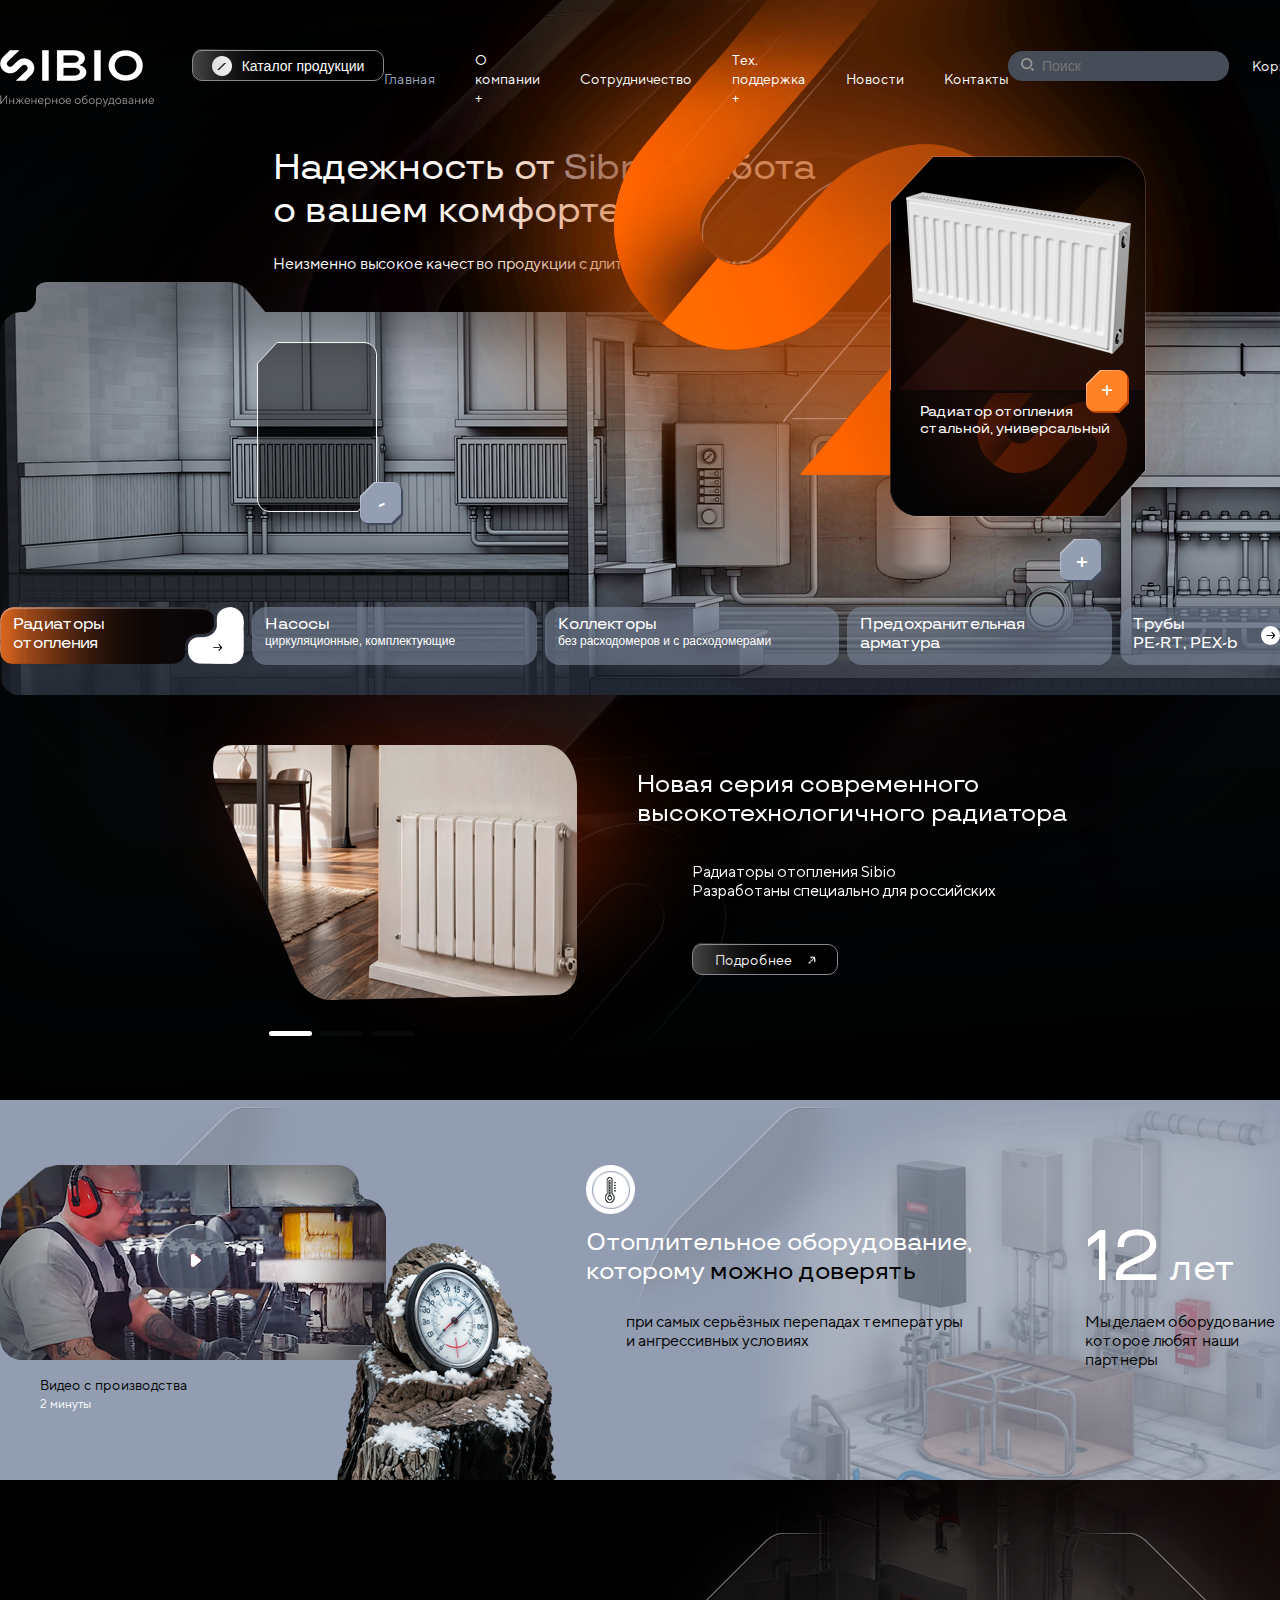
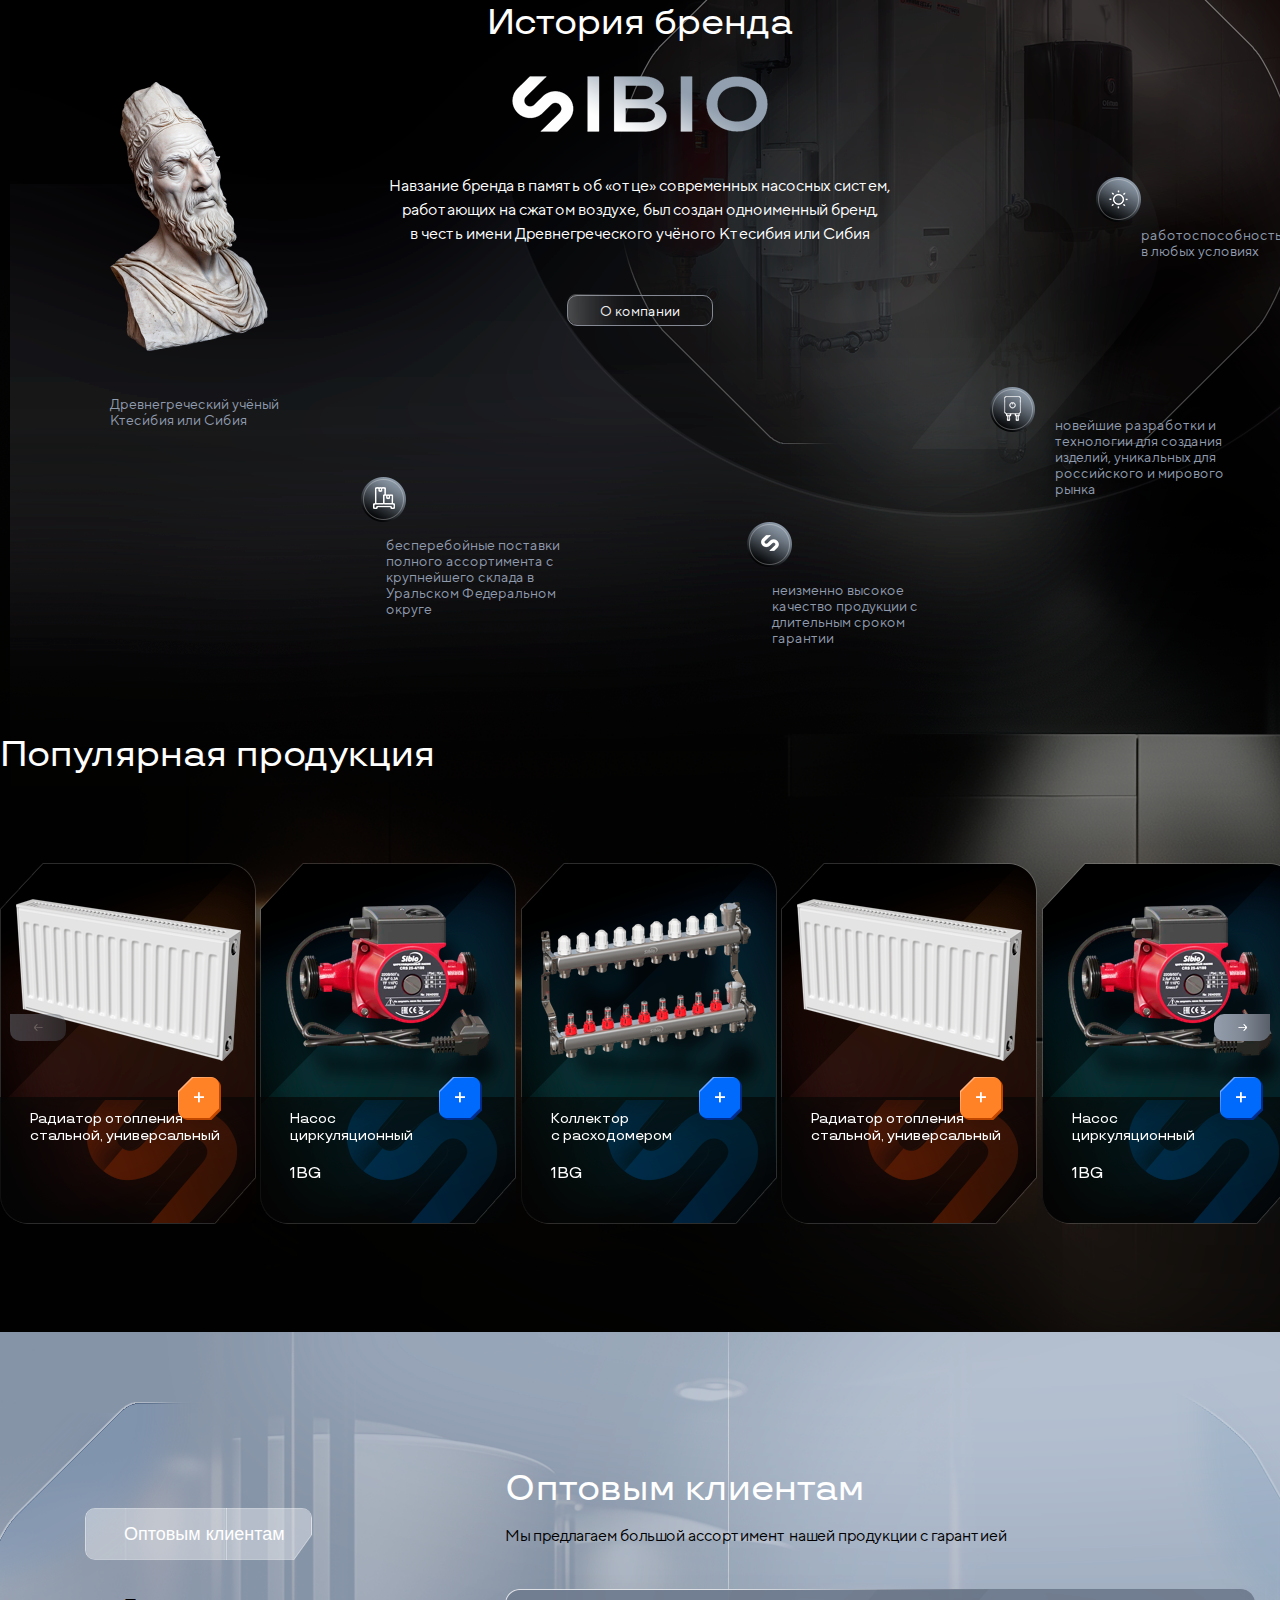
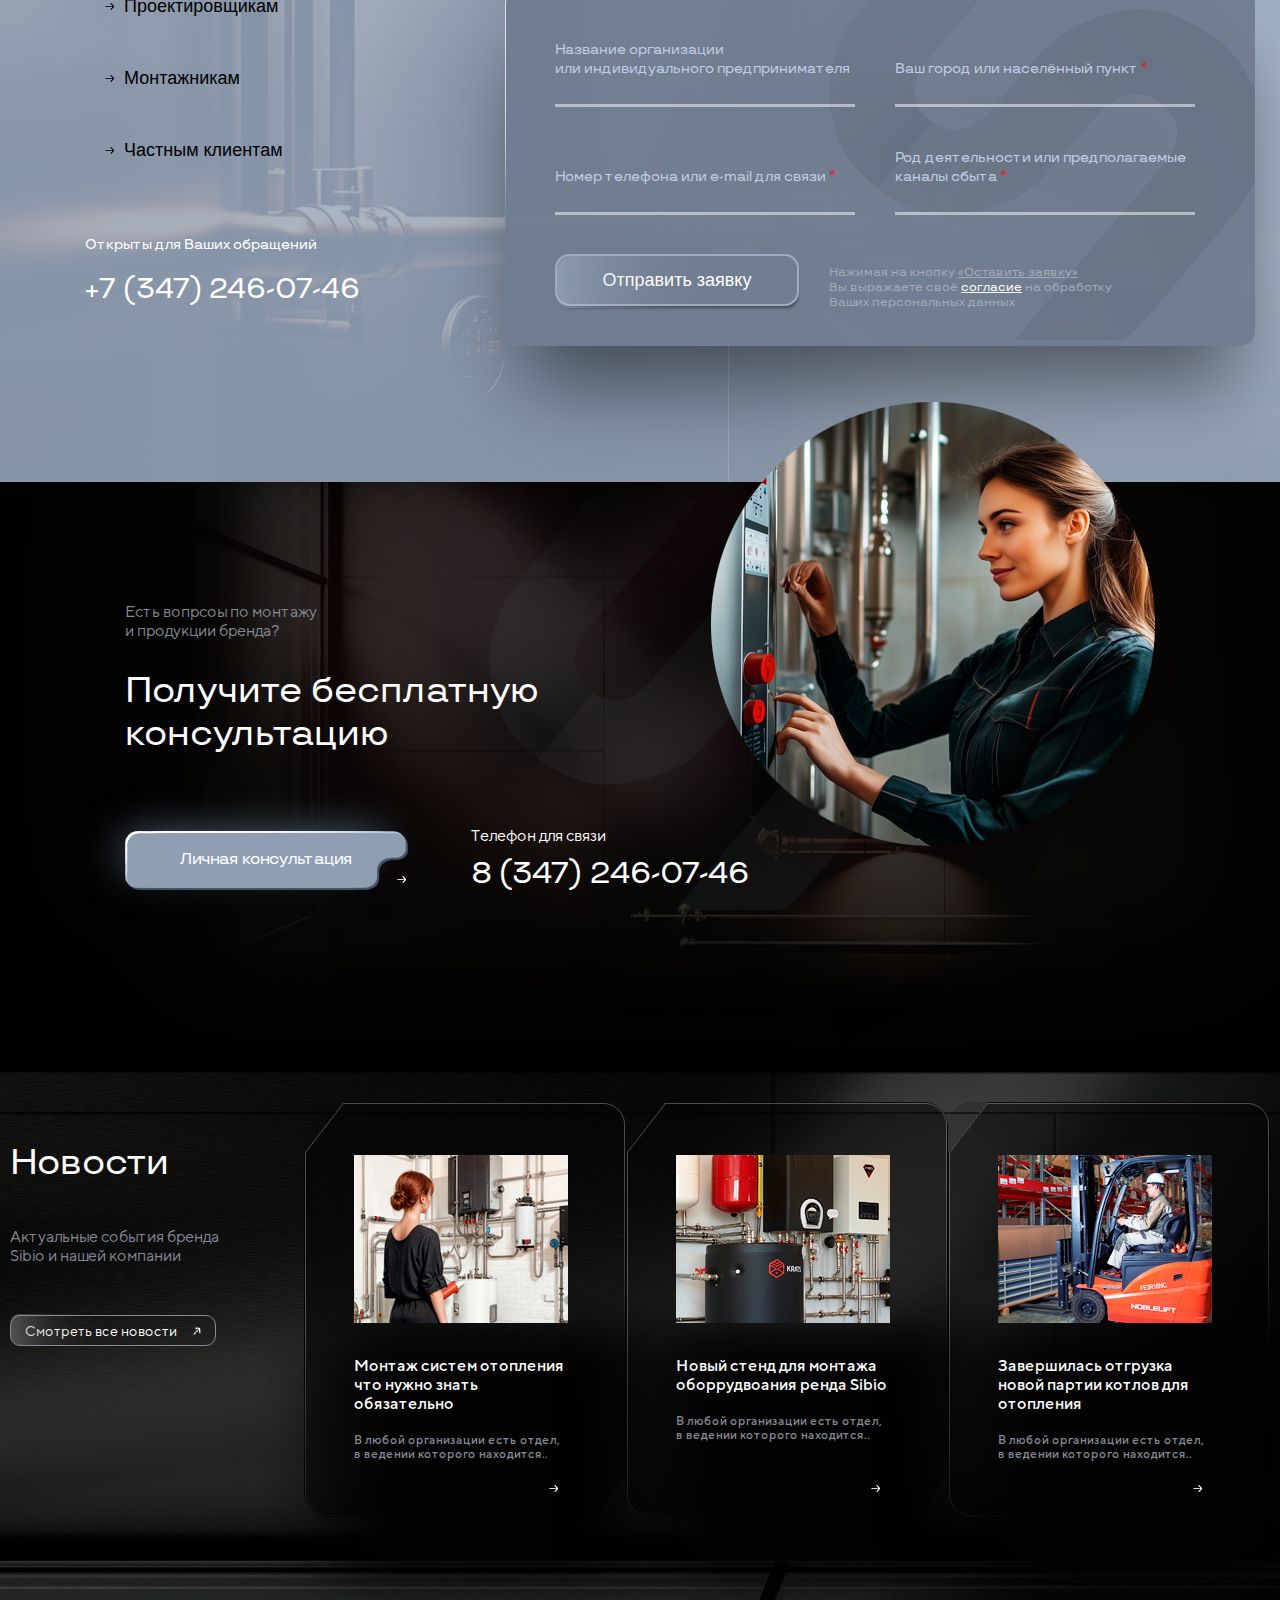
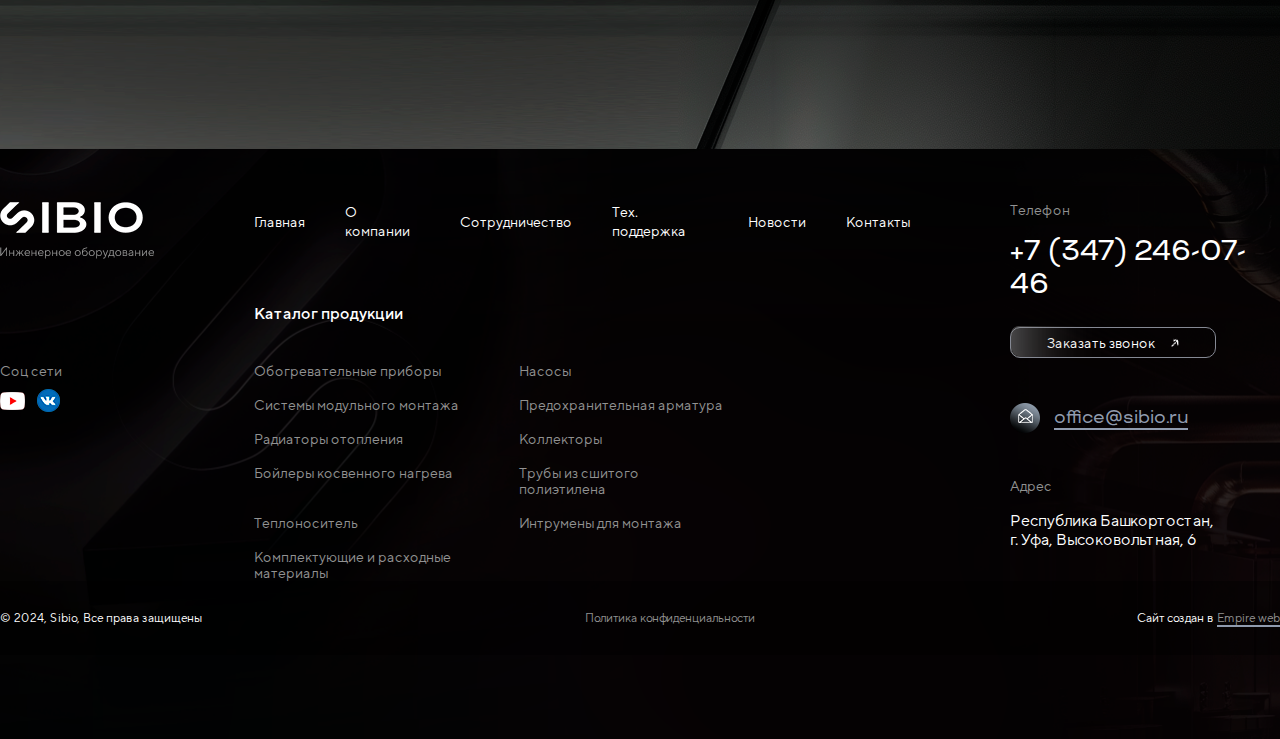
==== index.html @ 8e83ba66 "five" ====
<!DOCTYPE html>
<html lang="ru">

<head>
    <meta charset="UTF-8">
    <meta name="viewport" content="width=device-width, initial-scale=1.0">
    <title>SIBIO - Инженерное оборудование</title>

    <link rel="stylesheet" href="https://cdn.jsdelivr.net/npm/swiper@11/swiper-bundle.min.css" />
    <link rel="stylesheet" href="css/style.css">
</head>

<body>

    <section id="about">
        <div class="s_content">
            <img class="s_cont" src="./img/effects/orange_s.png" alt="">
            <img class="s_cont" src="./img/effects/blue_s.png" alt="">
            <img class="s_cont" src="./img/effects/fiol_s.png" alt="">
            <img class="s_cont" src="./img/effects/green_s.png" alt="">
        </div>
        <header>
            <div class="wrapper">
                <div class="header">
                    <div class="left_header">
                        <a href="index.html"><img src="img/header/logo_text.png" alt=""></a>
                        <button class="bg_btn_w"><img src="img/header/catalog.png" alt="">Каталог продукции</button>
                    </div>
                    <div class="center_header">
                        <ul>
                            <li><a class="active" href="#">Главная</a></li>
                            <li><a href="#">О компании +</a></li>
                            <li><a href="#">Сотрудничество</a></li>
                            <li><a href="#">Тех. поддержка +</a></li>
                            <li><a href="#">Новости</a></li>
                            <li><a href="#">Контакты</a></li>
                        </ul>
                    </div>
                    <div class="right_header">
                        <form action="">
                            <button><img src="img/header/search.png" alt=""></button>
                            <input placeholder="Поиск" type="text">
                        </form>
                        <div class="basket">
                            <a href="#">Корзина</a>
                            <span class="number">2</span>
                        </div>
                    </div>
                </div>
            </div>
        </header>

        <div class="wrapper">
            <div class="about">

                <div class="about_title">
                    <h1>Надежность от <span>Sibro</span> - забота <br> о вашем комфорте</h1>
                    <p>Неизменно высокое качество продукции с длительным сроком гарантии</p>
                </div>
                <div class="card_slider_content">
                    <div class="card_slider card_slider_orange">
                        <div class="card_slider_img">
                            <img src="./img/product/radiator.png" alt="">
                        </div>
                        <div class="card_slider_info">
                            <h2>Радиатор отопления<br> стальной, универсальный </h2>
                        </div>
                        <a class="card_slider_btn" href="#"><img src="./img/effects/orange_card_btn.png" alt=""></a>
                    </div>
                    <div class="card_slider card_slider_blue">
                        <div class="card_slider_img">
                            <img src="./img/product/nasos.png" alt="">
                        </div>
                        <div class="card_slider_info">
                            <h2>Насос<br> циркуляционный </h2>
                            <h2 style="font-size: 16px;">1BG</h2>
                        </div>
                        <a class="card_slider_btn" href="#"><img src="./img/effects/blue_card_btn.png" alt=""></a>
                    </div>
                    <div class="card_slider card_slider_blue">
                        <div class="card_slider_img">
                            <img src="./img/product/callector.png" alt="">
                        </div>
                        <div class="card_slider_info">
                            <h2>Коллектор<br> с расходомером </h2>
                            <h2 style="font-size: 16px;">1BG</h2>
                        </div>
                        <a class="card_slider_btn" href="#"><img src="./img/effects/blue_card_btn.png" alt=""></a>
                    </div>

                </div>
                <div class="about_slider">

                    <div class="a_slide_one">
                        <div class="scroll_fon">
                            <img src="./img/swiper/about_one.svg" alt="">
                        </div>

                        <div class="block_a_card block_a_card_one" data-index="0">
                            <button class="about_card_btn a_card_one"><span>+</span></button>
                            <img src="./img/effects/ab_card_one.png" alt="">
                        </div>
                        <div class="block_a_card block_a_card_two" data-index="1">
                            <button class="about_card_btn a_card_two"><span>+</span></button>
                            <img src="./img/effects/ab_card_one.png" alt="">
                        </div>
                        <div class="block_a_card block_a_card_three" data-index="2">
                            <button class="about_card_btn a_card_three"><span>+</span></button>
                            <img src="./img/effects/ab_card_one.png" alt="">
                        </div>
                        <div class="block_a_card block_a_card_four" data-index="3">
                            <button class="about_card_btn a_card_four"><span>+</span></button>
                            <img src="./img/effects/ab_card_one.png" alt="">
                        </div>
                        <div class="block_a_card block_a_card_five" data-index="4">
                            <button class="about_card_btn a_card_five"><span>+</span></button>
                            <img src="./img/effects/ab_card_two.png" alt="">
                        </div>
                        <div class="block_a_card block_a_card_six" data-index="5">
                            <button class="about_card_btn a_card_six"><span>+</span></button>
                            <img src="./img/effects/ab_card_one.png" alt="">
                        </div>
                        <div class="block_a_card block_a_card_seven" data-index="6">
                            <button class="about_card_btn a_card_seven"><span>+</span></button>
                            <img src="./img/effects/ab_card_three.png" alt="">
                        </div>
                        <div class="block_a_card block_a_card_eight" data-index="7">
                            <button class="about_card_btn a_card_eight"><span>+</span></button>
                            <img src="./img/effects/ab_card_three.png" alt="">
                        </div>

                    </div>
                    <div class="swiper_about">
                        <div class="swiper_about_btn">
                            <button data-index="0">
                                <h2>Радиаторы <br> отопления</h2>
                            </button>
                            <button data-index="1">
                                <h2>Насосы</h2>
                                <p>циркуляционные, комплектующие</p>
                            </button>
                            <button data-index="2">
                                <h2>Коллекторы</h2>
                                <p>без расходомеров и с расходомерами</p>
                            </button>
                            <button data-index="3">
                                <h2>Предохранительная <br>арматура</h2>
                            </button>
                            <button data-index="4">
                                <h2>Трубы<br> PE-RT, PEX-b</h2>
                            </button>
                            <button data-index="5">
                                <h2>Бойлеры</h2>
                                <p>косвенного нагрева</p>
                            </button>
                            <button data-index="6">
                                <h2>Инструменты</h2>
                                <p>для монтажа</p>
                            </button>
                            <button data-index="7">
                                <h2>Монтажные <br> комплекты</h2>
                            </button>
                        </div>
                        <div class="swiper_list_btn">
                            <button class="arrow_left" style="display: none;">
                                <img src="./img/swiper/arrow_left.png" alt="">
                            </button>
                            <button class="arrow_right">
                                <img src="./img/swiper/arrow_right.png" alt="">
                            </button>
                        </div>
                    </div>
                </div>
            </div>
            <div class="new_series">
                <div class="swiper mySwiper">
                    <div class="swiper-wrapper">
                        <div class="swiper-slide ns_img_one">
                            <img src="./img/swiper/one.png" alt="">
                            <div class="new_series_content">
                                <h2>Новая серия современного <br> высокотехнологичного радиатора </h2>
                                <div>
                                    <p>Радиаторы отопления Sibio <br> Разработаны специально для российских</p>
                                    <a class="bg_btn_w" href="#">Подробнее <img src="img/header/about_arrow.png" alt=""></a>
                                </div>
                            </div>
                        </div>
                        <div class="swiper-slide ns_img_two">
                            <img src="./img/swiper/two.png" alt="">
                            <div class="new_series_content">
                                <h2>Ассортимент <span style="color: #9aa5bb;">Sibio</span> расширился <br> профессиональным инструментом </h2>
                                <div>
                                    <p>для монтажа аксиальных и пресс соединений <br> на трубопроводах различных типов – полимерных, <br> металлополимерных, а также медных и из нержавеющей стали</p>
                                    <a class="bg_btn_w" href="#">Подробнее <img src="img/header/about_arrow.png" alt=""></a>
                                </div>
                            </div>
                        </div>
                        <div class="swiper-slide ns_img_three">
                            <img src="./img/swiper/three.png" alt="">
                            <div class="new_series_content">
                                <h2>Ассортимент предохранительной <br> арматуры дополнился мембранными <br> редукторами давления </h2>
                                <div>
                                    <p>в латунном и никелированном исполнении. Новые редукторы <br> рекомендованы к применению в системах горячего ...</p>
                                    <a class="bg_btn_w" href="#">Подробнее <img src="img/header/about_arrow.png" alt=""></a>
                                </div>
                            </div>
                        </div>

                    </div>
                    <div class="swiper-pagination"></div>
                </div>


            </div>
        </div>
    </section>

    <section id="production">
        <div class="wrapper">
            <div class="production">
                <div class="video_box">
                    <a href="#" class="video">
                        <img src="./img/effects/video_brand.png" alt="">
                    </a>
                    <p>Видео с производства <br> <span>2 минуты</span></p>
                </div>
                <div class="production_title">
                    <h2>Отоплительное оборудование, <br> которому <span>можно доверять</span></h2>
                    <p>при самых серьёзных перепадах температуры <br>и ангрессивных условиях</p>
                </div>
                <div class="production_exp">
                    <h2><span>12</span> лет</h2>
                    <p>Мы делаем оборудование<br> которое любят наши<br> партнеры</p>
                </div>
            </div>
        </div>
    </section>
    <section id="history_brand">
        <div class="wrapper">
            <div class="history_brand">
                <div class="brand_title">
                    <h3>История бренда</h3>
                    <img src="./img/effects/logo_brand.png" alt="">
                    <p>Навзание бренда в память об «отце» современных насосных систем, работающих на сжатом воздухе, был создан одноименный бренд,<br> в честь имени Древнегреческого учёного Ктесибия или Сибия</p>
                    <a class="call_f_btn bg_btn_w" href="">О компании</a>
                </div>
                <div class="brand_content ">
                    <div class="brand_card bc_one">
                        <img src="./img/brand/one.png" alt="">
                        <p>Древнегреческий учёный Ктеси́бия или Сибия</p>
                    </div>
                    <div class="brand_card bc_two">
                        <img src="./img/brand/two.png" alt="">
                        <p>бесперебойные поставки полного ассортимента с крупнейшего склада в Уральском Федеральном округе
                        </p>
                    </div>
                    <div class="brand_card bc_three">
                        <img src="./img/brand/three.png" alt="">
                        <p>неизменно высокое качество продукции с длительным сроком гарантии</p>
                    </div>
                    <div class="brand_card bc_four">
                        <img src="./img/brand/four.png" alt="">
                        <p>новейшие разработки и технологии для создания изделий, уникальных для российского и мирового рынка</p>
                    </div>
                    <div class="brand_card bc_five">
                        <img src="./img/brand/five.png" alt="">
                        <p>работоспособность в любых условиях</p>
                    </div>
                </div>
            </div>
        </div>
    </section>
    <section id="product">
        <div class="wrapper">
            <div class="product">
                <h3>Популярная продукция</h3>
                <div class="swiper productSwiper">
                    <div class="swiper-wrapper">

                        <div class="swiper-slide">
                            <a href="#" class="card_slider card_slider_orange">
                                <div class="card_slider_img">
                                    <img src="./img/product/radiator.png" alt="">
                                </div>
                                <div class="card_slider_info">
                                    <h2>Радиатор отопления<br> стальной, универсальный </h2>
                                </div>
                                <a class="card_slider_btn" href="#"><img src="./img/effects/orange_card_btn.png" alt=""></a>
                            </a>
                        </div>
                        <div class="swiper-slide">
                            <a href="#" class="card_slider card_slider_blue">
                                <div class="card_slider_img">
                                    <img src="./img/product/nasos.png" alt="">
                                </div>
                                <div class="card_slider_info">
                                    <h2>Насос<br> циркуляционный </h2>
                                    <h2 style="font-size: 16px;">1BG</h2>
                                </div>
                                <a class="card_slider_btn" href="#"><img src="./img/effects/blue_card_btn.png" alt=""></a>
                            </a>
                        </div>
                        <div class="swiper-slide">
                            <a href="#" class="card_slider card_slider_blue">
                                <div class="card_slider_img">
                                    <img src="./img/product/callector.png" alt="">
                                </div>
                                <div class="card_slider_info">
                                    <h2>Коллектор<br> с расходомером </h2>
                                    <h2 style="font-size: 16px;">1BG</h2>
                                </div>
                                <a class="card_slider_btn" href="#"><img src="./img/effects/blue_card_btn.png" alt=""></a>
                            </a>
                        </div>
                        <div class="swiper-slide">
                            <a href="#" class="card_slider card_slider_orange">
                                <div class="card_slider_img">
                                    <img src="./img/product/radiator.png" alt="">
                                </div>
                                <div class="card_slider_info">
                                    <h2>Радиатор отопления<br> стальной, универсальный </h2>
                                </div>
                                <a class="card_slider_btn" href="#"><img src="./img/effects/orange_card_btn.png" alt=""></a>
                            </a>
                        </div>
                        <div class="swiper-slide">
                            <a href="#" class="card_slider card_slider_blue">
                                <div class="card_slider_img">
                                    <img src="./img/product/nasos.png" alt="">
                                </div>
                                <div class="card_slider_info">
                                    <h2>Насос<br> циркуляционный </h2>
                                    <h2 style="font-size: 16px;">1BG</h2>
                                </div>
                                <a class="card_slider_btn" href="#"><img src="./img/effects/blue_card_btn.png" alt=""></a>
                            </a>
                        </div>
                        <div class="swiper-slide">
                            <a href="#" class="card_slider card_slider_blue">
                                <div class="card_slider_img">
                                    <img src="./img/product/callector.png" alt="">
                                </div>
                                <div class="card_slider_info">
                                    <h2>Коллектор<br> с расходомером </h2>
                                    <h2 style="font-size: 16px;">1BG</h2>
                                </div>
                                <a class="card_slider_btn" href="#"><img src="./img/effects/blue_card_btn.png" alt=""></a>
                            </a>
                        </div>
                        <div class="swiper-slide">
                            <a href="#" class="card_slider card_slider_orange">
                                <div class="card_slider_img">
                                    <img src="./img/product/radiator.png" alt="">
                                </div>
                                <div class="card_slider_info">
                                    <h2>Радиатор отопления<br> стальной, универсальный </h2>
                                </div>
                                <a class="card_slider_btn" href="#"><img src="./img/effects/orange_card_btn.png" alt=""></a>
                            </a>
                        </div>
                        <div class="swiper-slide">
                            <a href="#" class="card_slider card_slider_blue">
                                <div class="card_slider_img">
                                    <img src="./img/product/nasos.png" alt="">
                                </div>
                                <div class="card_slider_info">
                                    <h2>Насос<br> циркуляционный </h2>
                                    <h2 style="font-size: 16px;">1BG</h2>
                                </div>
                                <a class="card_slider_btn" href="#"><img src="./img/effects/blue_card_btn.png" alt=""></a>
                            </a>
                        </div>
                        <div class="swiper-slide">
                            <a href="#" class="card_slider card_slider_blue">
                                <div class="card_slider_img">
                                    <img src="./img/product/callector.png" alt="">
                                </div>
                                <div class="card_slider_info">
                                    <h2>Коллектор<br> с расходомером </h2>
                                    <h2 style="font-size: 16px;">1BG</h2>
                                </div>
                                <a class="card_slider_btn" href="#"><img src="./img/effects/blue_card_btn.png" alt=""></a>
                            </a>
                        </div>
                    </div>
                    <div class="swiper-button-next">

                        <img class="hover" src="./img/swiper/arrow_right.png" alt="">
                        <img src="./img/swiper/arrow_right_wh.png" alt="">
                    </div>
                    <div class="swiper-button-prev">
                        <img class="hover" src="./img/swiper/arrow_left.png" alt="">
                        <img src="./img/swiper/arrow_left_wh.png" alt="">
                    </div>
                </div>
            </div>
        </div>
    </section>
    <section id="contact_forms">
        <div class="wrapper">
            <div class="contact_forms">
                <div class="left_contact">
                    <button class="active" data-form="form_opt" data-title="Оптовым клиентам" data-text="Мы предлагаем большой ассортимент нашей продукции с гарантией">
                        <img src="./img/swiper/arrow_right.png" alt="">Оптовым клиентам
                    </button>
                    <button data-form="form_proj" data-title="Проектировщикам" data-text="Мы предлагаем уникальные решения для проектирования.">
                        <img src="./img/swiper/arrow_right.png" alt="">Проектировщикам
                    </button>
                    <button data-form="form_mont" data-title="Монтажникам" data-text="У нас есть специальные предложения для монтажников.">
                        <img src="./img/swiper/arrow_right.png" alt="">Монтажникам
                    </button>
                    <button data-form="form_priv" data-title="Частным клиентам" data-text="Мы работаем и с частными клиентами, предлагая выгодные условия.">
                        <img src="./img/swiper/arrow_right.png" alt="">Частным клиентам
                    </button>

                    <div class="contact_link">
                        <p>Открыты для Ваших обращений</p>
                        <a href="tel:+73472460746">+7 (347) 246-07-46</a>
                    </div>
                </div>
                <div class="right_contact">
                    <div class="opt_form">
                        <h3 class="form_title">Оптовым клиентам</h3>
                        <p class="form_text">Мы предлагаем большой ассортимент нашей продукции с гарантией</p>
                        <div class="contact_form">

                            <form id="form_opt" action="" class="active">
                                <div class="input_content">
                                    <div class="input_box">
                                        <label for="">Название организации <br> или индивидуального предпринимателя</label>
                                        <input type="text" placeholder=" ">
                                    </div>
                                    <div class="input_box">
                                        <label for="">Ваш город или населённый пункт <span>*</span></label>
                                        <input type="text" placeholder=" ">
                                    </div>
                                    <div class="input_box">
                                        <label for="">Номер телефона или e-mail для связи <span>*</span></label>
                                        <input type="text" placeholder=" ">
                                    </div>
                                    <div class="input_box">
                                        <label for="">Род деятельности или предполагаемые<br> каналы сбыта <span>*</span></label>
                                        <input type="text" placeholder=" ">
                                    </div>
                                </div>
                                <div class="form_btn">
                                    <button>Отправить заявку</button>
                                    <p>Нажимая на кнопку <span>«Оставить заявку»</span><br> Вы выражаете своё <a href="#">согласие</a> на обработку <br> Ваших персональных данных</p>
                                </div>
                            </form>


                            <form id="form_proj" action="" style="display: none;">
                                <div class="input_content">
                                    <div class="input_box">
                                        <label for="">Название организации <br>
                                            или индивидуального предпринимателя
                                            
                                            </label>
                                        <input type="text">
                                    </div>
                                    <div class="input_box">
                                        <label for="">Ваш город или населённый пункт <span>*</span>  </label>
                                        <input type="text">
                                    </div>
                                    <div class="input_box">
                                        <label for="">Номер телефона или e-mail для связи <span>*</span>  </label>
                                        <input type="text">
                                    </div>
                                    <div class="input_box">
                                        <label for="">Род деятельности или предполагаемые<br>
                                            каналы сбыта 
                                            
                                            <span>*</span></label>
                                        <input type="text">
                                    </div>
                                </div>
                                <div class="form_btn">
                                    <button>Отправить заявку</button>
                                    <p>Нажимая на кнопку <span>«Оставить заявку»</span><br> Вы выражаете своё <a href="#">согласие</a> на обработку <br> Ваших персональных данных</p>
                                </div>
                            </form>
                            <form id="form_mont" action="" style="display: none;">
                                <div class="input_content">
                                    <div class="input_box">
                                        <label for="">Название организации <br>
                                            или индивидуального предпринимателя
                                            
                                            </label>
                                        <input type="text">
                                    </div>
                                    <div class="input_box">
                                        <label for="">Ваш город или населённый пункт <span>*</span>  </label>
                                        <input type="text">
                                    </div>
                                    <div class="input_box">
                                        <label for="">Номер телефона или e-mail для связи <span>*</span>  </label>
                                        <input type="text">
                                    </div>
                                    <div class="input_box">
                                        <label for="">Род деятельности или предполагаемые<br>
                                            каналы сбыта 
                                            
                                            <span>*</span></label>
                                        <input type="text">
                                    </div>
                                </div>
                                <div class="form_btn">
                                    <button>Отправить заявку</button>
                                    <p>Нажимая на кнопку <span>«Оставить заявку»</span><br> Вы выражаете своё <a href="#">согласие</a> на обработку <br> Ваших персональных данных</p>
                                </div>
                            </form>
                            <form id="form_priv" action="" style="display: none;">
                                <div class="input_content">
                                    <div class="input_box">
                                        <label for="">Название организации <br>
                                            или индивидуального предпринимателя
                                            
                                            </label>
                                        <input type="text">
                                    </div>
                                    <div class="input_box">
                                        <label for="">Ваш город или населённый пункт <span>*</span>  </label>
                                        <input type="text">
                                    </div>
                                    <div class="input_box">
                                        <label for="">Номер телефона или e-mail для связи <span>*</span>  </label>
                                        <input type="text">
                                    </div>
                                    <div class="input_box">
                                        <label for="">Род деятельности или предполагаемые<br>
                                            каналы сбыта 
                                            
                                            <span>*</span></label>
                                        <input type="text">
                                    </div>
                                </div>
                                <div class="form_btn">
                                    <button>Отправить заявку</button>
                                    <p>Нажимая на кнопку <span>«Оставить заявку»</span><br> Вы выражаете своё <a href="#">согласие</a> на обработку <br> Ваших персональных данных</p>
                                </div>
                            </form>
                        </div>
                        <script>
                            document.querySelectorAll('.input_box input').forEach(input => {
                                input.addEventListener('focus', () => {
                                    input.classList.add('focused');
                                });

                                input.addEventListener('blur', () => {
                                    if (!input.value) {
                                        input.classList.remove('focused');
                                    }
                                });
                            });
                        </script>
                    </div>
                </div>
            </div>
        </div>
    </section>
    <section id="consultation">
        <div class="wrapper">
            <div class="consultation">
                <div class="consult_info">
                    <p>Есть вопрсоы по монтажу<br> и продукции бренда? </p>
                    <h3>Получите бесплатную<br> консультацию</h3>
                    <div class="consult_contact_box">
                        <a href="#" class="consultation_btn"><img src="./img/effects/consultation_btn.png" alt="">Личная консультация</a>
                        <div class="call_box">
                            <p>Телефон для связи</p>
                            <a href="tel:+73472460746">8 (347) 246-07-46</a>
                        </div>
                    </div>
                </div>
            </div>
        </div>
    </section>
    <section id="news">
        <div class="wrapper">
            <div class="news">
                <div class="news_info">
                    <h3>Новости</h3>
                    <p>Актуальные события бренда <br> Sibio и нашей компании </p>
                    <a class="bg_btn_w" href="#">Смотреть все новости <img src="img/header/about_arrow.png" alt=""></a>
                </div>
                <div class="news_content">
                    <a href="#" class="news_card">
                        <img src="./img/news/new_one.png" alt="">
                        <h2>Монтаж систем отопления что нужно знать обязательно</h2>
                        <p>В любой организации есть отдел, <br> в ведении которого находится..</p>
                        <span><img src="./img/effects/consultation_btn_arrow.png" alt=""></span>
                    </a>
                    <a href="#" class="news_card">
                        <img src="./img/news/new_two.png" alt="">
                        <h2>Новый стенд для монтажа оборрудвоания ренда Sibio</h2>
                        <p>В любой организации есть отдел, <br> в ведении которого находится..</p>
                        <span><img src="./img/effects/consultation_btn_arrow.png" alt=""></span>
                    </a>
                    <a href="#" class="news_card">
                        <img src="./img/news/new_three.png" alt="">
                        <h2>Завершилась отгрузка новой партии котлов для отопления</h2>
                        <p>В любой организации есть отдел, <br> в ведении которого находится..</p>
                        <span><img src="./img/effects/consultation_btn_arrow.png" alt=""></span>
                    </a>
                </div>
            </div>
        </div>
    </section>
    <footer>
        <div class="wrapper">
            <div class="footer">
                <div class="left_footer">
                    <a href=""><img src="./img/header/logo_text.png" alt=""></a>

                    <div class="soc_link">
                        <p>Соц сети</p>
                        <div>
                            <a href=""><img src="./img/footer/yt.png" alt=""></a>
                            <a href=""><img src="./img/footer/vk.png" alt=""></a>
                        </div>
                    </div>
                </div>
                <div class="center_footer">
                    <ul>
                        <li><a href="#">Главная</a></li>
                        <li><a href="#">О компании</a></li>
                        <li><a href="#">Сотрудничество</a></li>
                        <li><a href="#">Тех. поддержка</a></li>
                        <li><a href="#">Новости</a></li>
                        <li><a href="#">Контакты</a></li>
                    </ul>
                    <div class="catalog_links_footer">
                        <h3>Каталог продукции</h3>
                        <div class="catalog_link_footer_info">
                            <a href="">Обогревательные приборы</a>
                            <a href="">Насосы</a>
                            <a href="">Системы модульного монтажа</a>
                            <a href="">Предохранительная арматура</a>
                            <a href="">Радиаторы отопления</a>
                            <a href="">Коллекторы</a>
                            <a href="">Бойлеры косвенного нагрева</a>
                            <a href="">Трубы из сшитого полиэтилена</a>
                            <a href="">Теплоноситель</a>
                            <a href="">Интрумены для монтажа</a>
                            <a href="">Комплектующие и расходные <br>
                                материалы</a>
                        </div>
                    </div>

                </div>
                <div class="right_footer">
                    <div class="right_top_footer">
                        <p>Телефон</p>
                        <a class="number_href" href="tel:+73472460746">+7 (347) 246-07-46</a>
                        <a class="call_f_btn bg_btn_w" href="#">Заказать звонок <img src="img/header/about_arrow.png" alt=""></a>
                    </div>
                    <div class="right_center_footer">
                        <img src="./img/footer/mail.png" alt="">
                        <a href="mailto:office@sibio.ru">office@sibio.ru</a>
                    </div>
                    <div class="right_bottom_footer">
                        <p>Адрес</p>
                        <p class="white_p">Республика Башкортостан,<br> г. Уфа, Высоковольтная, 6</p>
                    </div>
                </div>
            </div>

        </div>
        <div id="footer_bottom">

            <div class="footer_bottom wrapper">
                <p>© 2024, Sibio, Все права защищены</p>
                <a href="">Политика конфиденциальности</a>
                <p>Сайт создан в <a href=""> Empire web</a></p>
            </div>

        </div>
    </footer>
    <script src="https://code.jquery.com/jquery-3.6.0.min.js"></script>
    <script src="https://cdn.jsdelivr.net/npm/swiper@11/swiper-bundle.min.js"></script>
    <script src="js/main.js"></script>
    <script src="js/animation.js"></script>
    <script src="js/swiper.js"></script>
</body>

</html>
---- css/style.css ----
@import url(../fonts/TTNormsPro/stylesheet.css);

/* font-family: 'TT Norms Pro'; */

@import url(../fonts/TTTravels/stylesheet.css);

/* f  font-family: 'TT Travels'; */

* {
    box-sizing: border-box;
    margin: 0;
    padding: 0;
    list-style: none;
    text-decoration: none;
    outline: none;
    border: none;
}

button {
    cursor: pointer;
}

html,
body {
    width: 100%;
    background: #000;
}

body {
    font-family: 'TT Norms Pro';
}

.wrapper {
    max-width: 1600px;
    margin: 0 auto;
    position: relative;
}

#about {
    background-image: url(../img/bg/about.png);
    background-size: cover;
    background-repeat: no-repeat;
    background-position: center top;
}

header {
    padding: 50px 0 0;
    z-index: 9999;
    position: relative;
}

.header {
    display: flex;
    justify-content: space-between;
    align-items: flex-start;
}

.left_header {
    display: flex;
    align-items: flex-start;
    gap: 38px;
}

.left_header button {
    position: relative;
    font-size: 14px;
    font-weight: 400;
    color: #fff;
    display: flex;
    align-items: center;
    justify-content: center;
    gap: 10px;
    width: 192px;
    height: 31px;
    background: #000;
    border-radius: 10px;
    border: 1px solid #858994;
}

.left_header button::before {
    content: url(../img/effects/catalog.png);
    display: block;
    position: absolute;
    left: 0;
}

.center_header ul {
    display: flex;
    align-items: center;
    gap: 40px;
}

.center_header ul li a {
    color: #fff;
    font-size: 14px;
    font-weight: 400;
    transition: color .3s ease;
}

.catalog_link_footer_info a,
.center_footer ul li a {
    transition: color .3s ease;
}

.center_header ul li a:hover,
.center_footer ul li a:hover {
    color: #9aa5bb;
    transition: color .3s ease;
}

.catalog_link_footer_info a:hover {
    color: #fff;
    transition: color .3s ease;
}

.center_header ul li .active {
    color: #9aa5bb;
}

.right_header {
    display: flex;
    align-items: center;
    gap: 23px;
}

.right_header form {
    width: 221px;
    max-width: 221px;
    overflow: hidden;
    height: 30px;
    border-radius: 14.5px;
    background: #464c58;
    display: flex;
    align-items: center;
    padding: 0 13px;
    gap: 8px;
}

.right_header form input,
.right_header form button {
    background: transparent;
}

.right_header form input {
    font-size: 14px;
    font-weight: 400;
    color: #fff;
    width: 100%;
}

.basket {
    display: flex;
    align-items: center;
    gap: 10px;
}

.basket a {
    font-size: 14px;
    font-weight: 400;
    color: #fff;
}

.basket .number {
    width: 31px;
    height: 31px;
    display: flex;
    background: #fff;
    border-radius: 50px;
    align-items: center;
    justify-content: center;
    font-size: 14px;
    font-weight: bold;
    color: #000;
    position: relative;
}

.basket .number::after {
    content: ' ';
    display: block;
    background: #929292;
    border-radius: 50px;
    border: 1px solid #000;
    width: 7px;
    height: 7px;
    position: absolute;
    right: 0;
    top: 1px;
}

h1 {
    font-family: 'TT Travels';
    font-size: 36px;
    font-weight: 500;
    color: #fff;
}

h2 {
    font-family: 'TT Travels';
    font-size: 16px;
    font-weight: 500;
    color: #fff;
}

h3 {
    font-family: 'TT Travels';
    font-size: 36px;
    font-weight: 500;
    color: #fff;
}

p {
    font-size: 16px;
    font-weight: 400;
    color: #fff;
}

.about {
    padding: 36px 0 0;
}

.s_content {
    position: relative;
    width: 100%;
    max-width: 1600px;
    margin: 0 auto;
    z-index: 1;
}

.s_content img {
    position: absolute;
    right: 0;
    top: 0;
}

.about_title {
    display: flex;
    flex-direction: column;
    gap: 21px;
    margin-bottom: 9px;
    margin-left: 273px;
}

.about_title h1 span {
    color: #9aa5bb;
}

.about_slider {
    width: 100%;
    overflow: hidden;
    position: relative;
    height: 413px;
}

.card_slider_content {
    display: flex;
    position: absolute;
    z-index: 15;
    right: 134px;
    top: 45px;
}

.card_slider {
    display: flex;
    width: 256px;
    height: 361px;
    flex-direction: column;
}

.card_slider_btn {
    transition: top .3s ease;
}

.productSwiper .card_slider:hover~.card_slider_btn {
    top: 199px;
}

.productSwiper .card_slider {
    position: relative;
    /* Убедитесь, что элемент имеет позиционирование */
    top: 0;
    /* Установите начальное значение top */
    transition: top .3s ease;
    /* Плавный переход */
}

.productSwiper .card_slider:hover {
    top: -15px;
    /* Смещение при наведении */
}

.card_slider_btn {
    position: absolute;
    top: 214px;
    right: 17px
}

.card_slider_img {
    height: 234px;
    width: 100%;
    display: flex;
    align-items: center;
    justify-content: center;
}

.card_slider_info {
    background-position: top left;
    height: 126px;
    display: flex;
    flex-direction: column;
    padding: 13px 30px;
    gap: 20px;
}

.card_slider_info h2 {
    font-size: 14px;
}

.card_slider {
    display: none;
}

.card_slider:first-child {
    display: block;
    /* Первая карточка отображается по умолчанию */
}

.card_slider_orange {
    background-image: url(../img/effects/orange_card.png);
}

.card_slider_orange .card_slider_info {
    background-image: url(../img/effects/orange_card_b.png);
}

.card_slider_blue {
    background-image: url(../img/effects/blue_card.png);
}

.card_slider_blue .card_slider_info {
    background-image: url(../img/effects/blue_card_b.png);
}

.card_slider_green {
    background-image: url(../img/effects/green_card.png);
}

.card_slider_green .card_slider_info {
    background-image: url(../img/effects/green_card_b.png);
}

.card_slider_fiol {
    background-image: url(../img/effects/fiol_card.png);
}

.card_slider_fiol .card_slider_info {
    background-image: url(../img/effects/fiol_card_b.png);
}

.a_slide_one {
    width: 100%;
    height: 100%;
    position: relative;
    transition: left 0.3s ease;
}

.scroll_fon {
    position: absolute;
    z-index: 0;
    /* плавный переход */
    width: 100%;
}

.block_a_card {
    position: absolute;
    z-index: 6;
}

.block_a_card img {
    position: absolute;
    opacity: 1;
    visibility: hidden;
    transition: opacity 0.3s ease-in-out, visibility 0.3s ease-in-out;
}


/* Плавное появление изображения при активном состоянии */

.block_a_card.active img {
    opacity: 1;
    visibility: visible;
}

.block_a_card_one img {
    left: -103px;
    top: -140px;
}

.block_a_card_two img {
    left: -103px;
    top: -60px;
}

.block_a_card_three img {
    left: -103px;
    top: -60px;
}

.block_a_card_four img {
    left: -98px;
    top: -70px;
}

.block_a_card_five img {
    left: -113px;
    top: -35px;
}

.block_a_card_six img {
    left: -103px;
    top: -135px;
}

.block_a_card_seven img {
    left: -98px;
    top: -60px;
}

.block_a_card_eight img {
    left: -103px;
    top: -60px;
}

.about_card_btn {
    background-image: url(../img/effects/plus_btn.svg);
    color: #fff;
    background-size: 100%;
    width: 43px;
    height: 43px;
    background-color: transparent;
    position: relative;
    z-index: 5;
    font-family: 'TT Travels';
    font-size: 24px;
    font-weight: 500;
}

.about_card_btn span {
    position: relative;
    z-index: 7;
}


/* .about_card_btn::before {
    content: url(../img/effects/plus_btn_shadow.svg);
    position: absolute;
    display: block;
    width: 84px;
    height: 84px;
    z-index: 2;
    left: -12px;
    top: -9px;
} */

.block_a_card_one {
    left: 360px;
    top: 200px;
}

.block_a_card_two {
    left: 1060px;
    top: 257px;
}

.block_a_card_three {
    left: 1305px;
    top: 244px;
}

.block_a_card_four {
    left: 1500px;
    top: 130px;
}

.block_a_card_five {
    left: 1700px;
    top: 286px;
}

.block_a_card_six {
    left: 2040px;
    top: 250px;
}

.block_a_card_seven {
    left: 2250px;
    top: 276px;
}

.block_a_card_eight {
    left: 2380px;
    top: 167px;
}

.swiper_about {
    position: absolute;
    bottom: 30px;
    width: 100%;
    overflow: hidden;
    max-width: 1303px;
    margin: auto;
    left: 0;
    right: 0;
}

.swiper_about_btn {
    position: relative;
    z-index: 10;
    max-width: 1285px;
    width: 100%;
    display: flex;
    transition: left 0.3s ease;
    align-items: center;
    flex-wrap: nowrap;
    gap: 8px;
    margin: auto;
    left: 0;
    right: 0;
}

.swiper_list_btn {
    position: absolute;
    z-index: 11;
    width: 100%;
    margin: auto;
    left: 0;
    right: 0;
    top: 0;
}

.swiper_list_btn button {
    display: flex;
    align-items: center;
    justify-content: center;
    width: 19px;
    height: 19px;
    border-radius: 50px;
    background: #fff;
    position: absolute;
    z-index: 12;
}

.swiper_list_btn button:nth-child(1) {
    left: 0;
    top: 19px;
    z-index: 12;
}

.swiper_list_btn button:nth-child(2) {
    right: 0;
    top: 19px;
    z-index: 12;
}

.swiper_about_btn button {
    height: 58px;
    display: flex;
    flex-direction: column;
    justify-content: flex-start;
    text-align: start;
    background: rgba(126, 138, 158, 0.58);
    border-radius: 14.5px;
    padding: 8px 13px;
    position: relative;
    z-index: 40;
    overflow: hidden;
    /* Чтобы скрыть элементы при анимации */
    transition: background 0.5s ease;
    /* Плавное исчезновение фона */
}

.swiper_about_btn button h2,
.swiper_about_btn button p {
    position: relative;
    z-index: 999;
}

.swiper_about_btn button p {
    font-size: 12px;
}

.swiper_about_btn button:nth-child(1) {
    min-width: 244px;
    max-width: 244px;
}

.swiper_about_btn button:nth-child(1)::before {
    content: url(../img/effects/btn1.png);
    left: -214px;
    /* Начальная позиция для анимации */
}

.swiper_about_btn button:nth-child(1)::after {
    content: url(../img/effects/btn.png);
    right: -56px;
    /* Начальная позиция для анимации */
}

.swiper_about_btn button:nth-child(2) {
    min-width: 285px;
}

.swiper_about_btn button:nth-child(2)::before {
    content: url(../img/effects/btn2.png);
    left: -253px;
    /* Начальная позиция для анимации */
}

.swiper_about_btn button:nth-child(2)::after {
    content: url(../img/effects/btn.png);
    right: -56px;
    /* Начальная позиция для анимации */
}

.swiper_about_btn button:nth-child(3) {
    min-width: 294px;
}

.swiper_about_btn button:nth-child(3)::before {
    content: url(../img/effects/btn3.png);
    left: -261px;
    /* Начальная позиция для анимации */
}

.swiper_about_btn button:nth-child(3)::after {
    content: url(../img/effects/btn.png);
    right: -56px;
    /* Начальная позиция для анимации */
}

.swiper_about_btn button:nth-child(4) {
    min-width: 265px;
}

.swiper_about_btn button:nth-child(4)::before {
    content: url(../img/effects/btn4.png);
    left: -233px;
    /* Начальная позиция для анимации */
}

.swiper_about_btn button:nth-child(4)::after {
    content: url(../img/effects/btn.png);
    right: -56px;
    /* Начальная позиция для анимации */
}

.swiper_about_btn button:nth-child(5) {
    min-width: 265px;
}

.swiper_about_btn button:nth-child(5)::before {
    content: url(../img/effects/btn5.png);
    left: -233px;
    /* Начальная позиция для анимации */
}

.swiper_about_btn button:nth-child(5)::after {
    content: url(../img/effects/btn.png);
    right: -56px;
    /* Начальная позиция для анимации */
}

.swiper_about_btn button:nth-child(6) {
    min-width: 265px;
}

.swiper_about_btn button:nth-child(6)::before {
    content: url(../img/effects/btn6.png);
    left: -233px;
    /* Начальная позиция для анимации */
}

.swiper_about_btn button:nth-child(6)::after {
    content: url(../img/effects/btn.png);
    right: -56px;
    /* Начальная позиция для анимации */
}

.swiper_about_btn button:nth-child(7) {
    min-width: 265px;
}

.swiper_about_btn button:nth-child(7)::before {
    content: url(../img/effects/btn7.png);
    left: -233px;
    /* Начальная позиция для анимации */
}

.swiper_about_btn button:nth-child(7)::after {
    content: url(../img/effects/btn.png);
    right: -56px;
    /* Начальная позиция для анимации */
}

.swiper_about_btn button:nth-child(8) {
    min-width: 265px;
}

.swiper_about_btn button:nth-child(8)::before {
    content: url(../img/effects/btn7.png);
    left: -233px;
    /* Начальная позиция для анимации */
}

.swiper_about_btn button:nth-child(8)::after {
    content: url(../img/effects/btn.png);
    right: -56px;
    /* Начальная позиция для анимации */
}

.swiper_about_btn button::before,
.swiper_about_btn button::after {
    position: absolute;
    content: '';
    z-index: 0;
    top: 0;
    height: 100%;
    width: auto;
    transition: transform 0.5s ease;
    /* Плавная анимация */
}

.swiper_about_btn .active {
    background: rgba(126, 138, 158, 0);
    /* Прозрачный фон */
}

.swiper_about_btn .active::before {
    transform: translateX(100%);
    /* Заезд слева */
}

.swiper_about_btn .active::after {
    transform: translateX(-100%);
    /* Заезд справа */
}

.new_series {
    display: flex;
    align-items: center;
    justify-content: center;
    gap: 50px;
}

.new_series .swiper-slide {
    display: flex;
    align-items: center;
    gap: 60px;
    justify-content: center;
}

.mySwiper {
    padding: 50px 0 60px;
    max-width: 950px;
    margin: 0 auto;
}

.new_series_content {
    display: flex;
    flex-direction: column;
    gap: 34px;
    z-index: 9;
}

.new_series_content div {
    padding-left: 55px;
    display: flex;
    flex-direction: column;
    gap: 44px;
}

.new_series_content h2 {
    font-size: 24px;
}

.new_series_content div p {
    font-size: 16px;
}

.new_series_content div a {
    position: relative;
    font-size: 14px;
    font-weight: 400;
    color: #fff;
    display: flex;
    align-items: center;
    justify-content: center;
    gap: 16px;
    width: 146px;
    height: 31px;
    background: #000;
    border-radius: 10px;
    border: 1px solid #858994;
}

.new_series_content div a::before {
    content: url(../img/effects/catalog.png);
    display: block;
    position: absolute;
    left: 0;
}

.mySwiper .swiper-pagination {
    bottom: 60px;
    left: 100px;
    width: unset !important;
    z-index: 9;
}

.mySwiper .swiper-slide {
    position: relative;
    padding-bottom: 40px;
}

.mySwiper .swiper-slide img {
    z-index: 9;
}

.mySwiper .swiper-slide::before {
    width: 638px;
    height: 449px;
    display: block;
    position: absolute;
    z-index: 0;
    left: -40px;
    top: -120px;
}

.ns_img_one::before {
    content: url(../img/swiper/one_fon.png);
}

.ns_img_two::before {
    content: url(../img/swiper/two_fon.png);
}

.ns_img_three::before {
    content: url(../img/swiper/three_fon.png);
}

.swiper-pagination-bullet {
    width: 43px;
    height: 5px;
    background: #282b30;
    border-radius: 3px;
    z-index: 9;
}

.swiper-pagination-bullet-active {
    background: #fff;
}

.productSwiper .card_slider {
    position: relative;
}

.productSwiper {
    width: 100%;
    max-width: 1385px !important;
    padding-top: 15px;
}

#product {
    padding-bottom: 108px;
    background-image: url(../img/bg/product_bg.png);
    background-size: cover;
    background-repeat: no-repeat;
}

.product h3 {
    width: 100%;
    max-width: 1385px;
    margin: 0 auto;
    margin-bottom: 71px;
}

.swiper-button-next:after,
.swiper-button-prev:after {
    display: none;
}

.swiper-button-next,
.swiper-button-prev {
    width: 56px;
    height: 27px;
    display: flex;
    align-items: center;
    justify-content: center;
    transition: all .3s ease;
    background: rgb(148, 158, 172);
    background: linear-gradient(90deg, rgba(148, 158, 172, 1) 0%, rgba(129, 137, 150, 1) 50%, rgba(88, 95, 105, 1) 100%);
}

.swiper-button-next:hover,
.swiper-button-prev:hover {
    transition: all .3s ease;
    background: #fff;
}

.swiper-button-next:hover img,
.swiper-button-prev:hover img {
    display: none;
    transition: all .3s ease;
}

.swiper-button-next:hover .hover,
.swiper-button-prev:hover .hover {
    display: block;
}

.swiper-button-prev {
    border-radius: 0 10px 10px 10px;
}

.swiper-button-next {
    border-radius: 10px 0 10px 10px;
}

.hover {
    display: none;
}

.swiper-button-next {}

#contact_forms {
    background-image: url(../img/bg/contact_form.png);
    background-repeat: no-repeat;
    background-size: cover;
    min-height: 750px;
    display: flex;
    align-items: center;
    justify-content: center;
    position: relative;
    z-index: 9;
}

#contact_forms::before {
    position: absolute;
    top: 48px;
    content: url(../img/bg/contact_form_two.png);
}

.contact_forms {
    display: flex;
    align-items: center;
    justify-content: space-between;
    height: 100%;
    width: 100%;
    max-width: 1230px;
    gap: 100px;
}

.left_contact {
    display: flex;
    flex-direction: column;
    width: 480px;
    gap: 20px;
    padding-left: 60px;
}

.left_contact button {
    position: relative;
    border-radius: 10px;
    width: 227px;
    height: 52px;
    font-size: 18px;
    font-weight: 400;
    padding: 0 20px;
    color: #000;
    display: flex;
    align-items: center;
    justify-content: start;
    gap: 10px;
    background: transparent;
    overflow: hidden;
    transition: color 0.3s ease;
    /* Плавная смена цвета текста */
}

.left_contact button::before {
    content: url(../img/effects/contact.png);
    position: absolute;
    top: 0;
    left: -100%;
    /* Изначально фон скрыт */
    width: 100%;
    height: 100%;
    z-index: 0;
    transition: all 0.3s ease;
    /* Плавный переход для появления фона */
}

.left_contact button img {
    z-index: 1;
    /* Иконка остается выше фона */
    transition: opacity 0.3s ease, transform 0.3s ease;
    /* Плавное исчезновение и перемещение */
}

.left_contact button:hover img,
.left_contact button:active img,
.left_contact button.active img {
    opacity: 0;
    /* Иконка исчезает */
    transform: translateX(-20px);
    /* Иконка плавно уезжает влево */
}

.left_contact button:hover::before,
.left_contact button:active::before,
.left_contact button.active::before {
    left: 0;
    /* Фон плавно появляется */
}

.left_contact button:hover,
.left_contact button:active,
.left_contact button.active {
    color: #fff;
    /* Изменение цвета текста при активном состоянии или наведении */
}

.right_contact {
    display: flex;
    flex-direction: column;
    gap: 30px;
    width: 760px;
}

.opt_form p {
    color: #000;
    margin-top: 15px;
}

.contact_form {
    width: 750px;
    height: 357px;
    background-image: url(../img/bg/form.png);
    padding: 50px 50px 45px 50px;
    margin-top: 44px;
    border-radius: 14.5px;
    box-shadow: 0px 56px 77px -18px rgba(0, 0, 0, 0.5);
}

.contact_form form {
    width: 100%;
    height: 100%;
    display: flex;
    flex-direction: column;
    gap: 35px;
}

.input_content {
    display: flex;
    flex-wrap: wrap;
    align-items: end;
    gap: 40px;
}

.input_box {
    width: 300px;
    position: relative;
}

.input_box input,
.input_box label {
    width: 100%;
}

.input_box label {
    font-family: 'TT Travels';
    font-size: 14px;
    font-weight: 500;
    color: #c1cde4;
    transition: transform 0.2s ease, color 0.2s ease;
}

.input_box label span {
    color: red;
}

.input_box input {
    display: flex;
    align-items: center;
    background: transparent;
    height: 30px;
    border: none;
    /* Убираем стандартный бордер */
    border-bottom: 3px solid rgba(255, 255, 255, 0.5);
    font-family: 'TT Travels';
    font-size: 18px;
    font-weight: 500;
    color: #fff;
    transition: border-color 0.2s ease;
}

.input_box input:focus {
    outline: none;
    /* Убираем обводку при фокусе */
    border-bottom: 3px solid #fff;
    /* Цвет бордера при фокусе */
}

.input_box input:not(:placeholder-shown)+label,
.input_box input:focus+label {
    transform: translateY(-20px);
    /* Сдвигаем лейбл вверх */
    color: #fff;
    /* Изменяем цвет текста лейбла */
}

.form_btn {
    display: flex;
    align-items: center;
    gap: 30px;
}

.form_btn p {
    font-family: 'TT Travels';
    color: #a3abb8;
    font-size: 12px;
    font-weight: 500;
}

.form_btn p span {
    text-decoration: underline;
}

.form_btn p a {
    color: #fff;
    text-decoration: underline;
}

.form_btn button {
    font-size: 18px;
    font-weight: 400;
    position: relative;
    height: 52px;
    width: 244px;
    display: flex;
    align-items: center;
    justify-content: center;
    color: #fff;
    background-color: transparent;
    border: 2px solid #a0aac1;
    border-radius: 14.5px;
    box-shadow: 2px 5px 3px -3px rgba(0, 0, 0, 0.4);
    transition: background .3s ease-in-out;
}

.form_btn button:hover {
    transition: background .3s ease-in-out;
    background: rgba(255, 255, 255, 0.5);
}

.form_btn button::before {
    content: url(../img/effects/form_btn.png);
    position: absolute;
    z-index: 0;
    top: 0;
    left: 0;
    height: 100%;
}

.contact_link {
    display: flex;
    flex-direction: column;
    gap: 20px;
    margin-top: 40px;
}

.contact_link p {
    font-family: 'TT Travels';
    font-size: 14px;
    font-weight: 500;
}

.contact_link a {
    color: #fff;
    font-family: 'TT Travels';
    font-size: 28px;
    font-weight: 500;
}

#production {
    background-color: #929db1;
    height: 380px;
    position: relative;
    display: block;
    overflow: hidden;
    display: flex;
    align-items: center;
}

#production::before {
    content: url(../img/bg/brand.png);
    position: absolute;
    right: 0;
    top: -40px;
    z-index: 0;
    height: 100%;
}

#production .wrapper {
    width: 100%;
    max-width: 1360px;
    margin: 0 auto;
}

.production {
    display: flex;
    width: 100%;
    gap: 60px;
    justify-content: space-between;
    height: 100%;
}

.video_box {
    position: relative;
}

.video_box::before {
    content: url(../img/effects/brand_time.png);
    position: absolute;
    right: -170px;
    bottom: -80px;
    z-index: 9;
}

.video {
    position: relative;
    display: flex;
    align-items: center;
    justify-content: center;
    margin-bottom: 17px;
}

.video::after {
    content: url(../img/effects/play_btn.png);
    position: absolute;
}

.video_box p {
    padding-left: 40px;
    color: #000;
    font-size: 14px;
}

.video_box p span {
    font-size: 12px;
    color: #fff;
    line-height: 190%;
}

.production_title {
    width: 100%;
    max-width: 390px;
    margin-left: 90px;
}

.production_title::before {
    display: block;
    margin-bottom: 10px;
    content: url(../img/effects/icon_brand.png);
}

.production_title h2 {
    font-size: 24px;
    font-weight: 500;
    color: #fff;
    font-family: 'TT Travels';
}

.production_title h2 span {
    color: #000;
}

.production_title p {
    padding-left: 40px;
    color: #000;
    margin-top: 26px;
    font-size: 16px;
}

.production_exp {
    width: 100%;
    max-width: 195px;
    padding-top: 50px;
}

.production_exp h2 {
    font-size: 36px;
    font-weight: 500;
    color: #fff;
    font-family: 'TT Travels';
}

.production_exp h2 span {
    font-size: 72px;
}

.production_exp p {
    color: #000;
    margin-top: 10px;
    font-size: 16px;
}

#consultation {
    padding: 120px 0 0 0;
    height: 590px;
    background-image: url(../img/bg/consultation_bg.png);
    background-size: cover;
    position: relative;
}

#consultation::before {
    z-index: 0;
    position: absolute;
    top: -120px;
    left: 50%;
    transform: translate(-54%, 0);
    content: url(../img/effects/consultation_bg_two.png);
}

.consultation {
    max-width: 1030px;
    margin: 0 auto;
    position: relative;
}

.consultation::after {
    content: url(../img/effects/consultation.png);
    position: absolute;
    z-index: 100;
    right: 0;
    top: -200px;
}

.consult_info {
    display: flex;
    flex-direction: column;
    gap: 30px;
}

.consult_contact_box {
    margin-top: 40px;
    display: flex;
    align-items: center;
    gap: 65px;
}

.consult_info p {
    font-size: 16px;
    color: #858994;
}

.consult_contact_box .consultation_btn {
    position: relative;
    width: 281px;
    height: 57px;
    display: flex;
    align-items: center;
    justify-content: center;
    font-size: 16px;
    font-weight: 500;
    font-family: 'TT Travels';
    color: #fff;
    z-index: 99;
    transition: all .3s ease-in-out;
}

.consultation_btn img {
    position: absolute;
    z-index: -1;
    left: 0;
    top: 0;
}

.consult_contact_box .consultation_btn::before {
    content: url(../img/effects/consultation_btn_before.png);
    position: absolute;
    z-index: -2;
    display: block;
    left: -53px;
    top: -50px;
    transition: scale .3s ease-in-out;
}

.consult_contact_box .consultation_btn::after {
    content: url(../img/effects/consultation_btn_arrow.png);
    position: absolute;
    z-index: 1;
    display: block;
    right: 0px;
    bottom: 0;
    transition: all .3s ease-in-out;
}

.consult_contact_box .consultation_btn:hover {
    font-size: 18px;
    transition: font-size .3s ease-in-out;
}

.consult_contact_box .consultation_btn:hover::before {
    scale: 1.1;
    transition: scale .3s ease-in-out;
}

.call_box {
    display: flex;
    flex-direction: column;
    gap: 11px;
}

.call_box p {
    color: #fff;
}

.call_box a {
    font-size: 30px;
    font-weight: 500;
    font-family: 'TT Travels';
    color: #fff;
}

#news {
    height: 677px;
    background-image: url(../img/bg/news.png);
    background-size: cover;
    padding-top: 30px;
}

.news {
    display: flex;
    justify-content: space-between;
    gap: 20px;
    width: 100%;
    max-width: 1260px;
    margin: 0 auto;
}

.news_content {
    display: flex;
}

.news_info {
    min-width: 215px;
    display: flex;
    flex-direction: column;
    gap: 42px;
    padding-top: 40px;
}

.news_info p {
    font-size: 16px;
    font-weight: 400;
    color: #858994;
}

.news_info a {
    position: relative;
    font-size: 14px;
    font-weight: 400;
    color: #fff;
    display: flex;
    align-items: center;
    justify-content: center;
    gap: 16px;
    width: 206px;
    height: 31px;
    background: transparent;
    border-radius: 10px;
    border: 1px solid #858994;
    margin-top: 8px;
}

.news_info a::before {
    content: url(../img/effects/catalog.png);
    display: block;
    position: absolute;
    left: 0;
}

.news_card {
    text-align: start;
    position: relative;
    width: 322px;
    height: 415px;
    display: flex;
    z-index: 2;
    flex-direction: column;
    padding: 53px 50px 33px 50px;
    background: url(../img/effects/new_card.png);
}

.news_card::before {
    content: url(../img/effects/new_card_shodow.png);
    position: absolute;
    z-index: -1;
    top: 161px;
    left: -76px;
}

.news_card img {
    width: 214px;
    height: 168px;
}

.news_card h2 {
    font-size: 16px;
    margin: 33px 0 20px;
    font-family: 'TT Norms Pro';
}

.news_card p {
    font-size: 12px;
    font-family: 'TT Norms Pro';
    color: #858994;
    font-weight: 500;
}

.news_card span {
    position: absolute;
    bottom: 33px;
    right: 68px;
    width: 9px;
    height: 7px;
}

.news_card span img {
    width: 100%;
    height: 100%;
}

footer {
    height: 590px;
    background: url(../img/footer/bg.png);
    background-size: cover;
    padding: 53px 0 78px 0;
}

.footer {
    display: flex;
    justify-content: space-between;
    gap: 100px;
    width: 100%;
}

.left_footer {
    display: flex;
    flex-direction: column;
    gap: 100px;
}

.soc_link {
    display: flex;
    flex-direction: column;
    gap: 10px;
}

.soc_link p {
    font-size: 14px;
    font-weight: 400;
    color: #929292;
}

.soc_link div {
    display: flex;
    gap: 12px;
    align-items: center;
}

.center_footer {
    display: flex;
    flex-direction: column;
    gap: 64px;
}

.center_footer ul {
    display: flex;
    align-items: center;
    width: 100%;
    justify-content: space-between;
    gap: 40px;
}

.center_footer ul li a {
    color: #fff;
    font-size: 14px;
    font-weight: 400;
}

.catalog_links_footer h3 {
    font-size: 16px;
    color: #fff;
    font-family: 'TT Norms Pro';
    margin-bottom: 40px;
}

.catalog_link_footer_info {
    display: flex;
    flex-wrap: wrap;
    gap: 18px 60px;
}

.catalog_link_footer_info a {
    font-family: 'TT Norms Pro';
    width: 205px;
    font-size: 14px;
    font-weight: 400;
    color: #929292;
}

.right_footer {
    display: flex;
    flex-direction: column;
    gap: 45px;
    min-width: 270px;
}

.right_footer p {
    font-size: 14px;
    font-weight: 400;
    color: #929292;
    margin-bottom: 17px;
}

.right_top_footer .number_href {
    font-size: 28px;
    font-weight: 500;
    font-family: 'TT Travels';
    color: #fff;
}

.call_f_btn {
    position: relative;
    font-size: 14px;
    font-weight: 400;
    color: #fff;
    display: flex;
    align-items: center;
    justify-content: center;
    gap: 16px;
    width: 206px;
    height: 31px;
    background: transparent;
    border-radius: 10px;
    border: 1px solid #858994;
    margin-top: 26px;
}

.call_f_btn::before {
    content: url(../img/effects/catalog.png);
    display: block;
    position: absolute;
    left: 0;
}

.right_center_footer {
    display: flex;
    align-items: center;
    gap: 14px;
}

.right_center_footer a {
    border-bottom: 2px solid #909bae;
    font-weight: 500;
    font-size: 18px;
    font-family: 'TT Travels';
    color: #909bae;
}

.white_p {
    color: #fff !important;
    font-size: 16px !important;
}

#footer_bottom {
    height: 74px;
    width: 100%;
    background: rgba(0, 0, 0, 0.4);
    display: flex;
    align-items: center;
}

.footer_bottom {
    width: 100%;
    display: flex;
    align-items: center;
    justify-content: space-between;
}

.footer_bottom p {
    font-size: 12px;
}

.footer_bottom a {
    font-size: 12px;
    font-weight: 400;
    color: #929292;
}

.footer_bottom p a {
    border-bottom: 2px solid #909bae;
}

#history_brand {
    height: 854px;
    background-image: url(../img/bg/brand_bg.png);
    background-repeat: no-repeat;
    background-size: cover;
    padding-top: 122px;
}

.history_brand {
    display: flex;
    flex-direction: column;
    align-items: center;
    position: relative;
}

.brand_title {
    display: flex;
    flex-direction: column;
    align-items: center;
    text-align: center;
    width: 100%;
    max-width: 513px;
    z-index: 999;
}

.brand_title img {
    margin: 31px 0 42px;
}

.brand_title p {
    font-size: 16px;
    margin-bottom: 49px;
    line-height: 24px;
}

.brand_title .call_f_btn {
    width: 100%;
    max-width: 146px;
    height: 31px;
    margin-top: 0;
    margin-bottom: 0;
}

.brand_content {
    position: absolute;
    display: flex;
    max-width: 1130px;
    margin: 0 auto;
    width: 100%;
}

.brand_card {
    position: relative;
}

.brand_card p {
    color: #909bae;
    font-size: 14px;
}

.bc_one {
    top: 80px;
    left: 35px;
}

.bc_one p {
    max-width: 171px;
    margin-top: 40px;
}

.bc_two {
    left: 140px;
    top: 535px;
    max-width: 176px;
}

.bc_two img {
    position: absolute;
    top: -60px;
    left: -25px;
}

.bc_three {
    left: 350px;
    top: 580px;
    max-width: 193px;
}

.bc_three img {
    position: absolute;
    top: -60px;
    left: -25px;
}

.bc_four {
    right: -440px;
    top: 415px;
    max-width: 176px;
}

.bc_four img {
    position: absolute;
    top: -30px;
    left: -65px;
}

.bc_five {
    right: -350px;
    top: 225px;
    max-width: 130px;
}

.bc_five img {
    position: absolute;
    top: -50px;
    left: -45px;
}

.bg_btn_w:hover {
    background: #fff;
    transition: all .3s ease-in;
    color: #000;
}

.bg_btn_w {
    transition: all .3s ease-in;
}
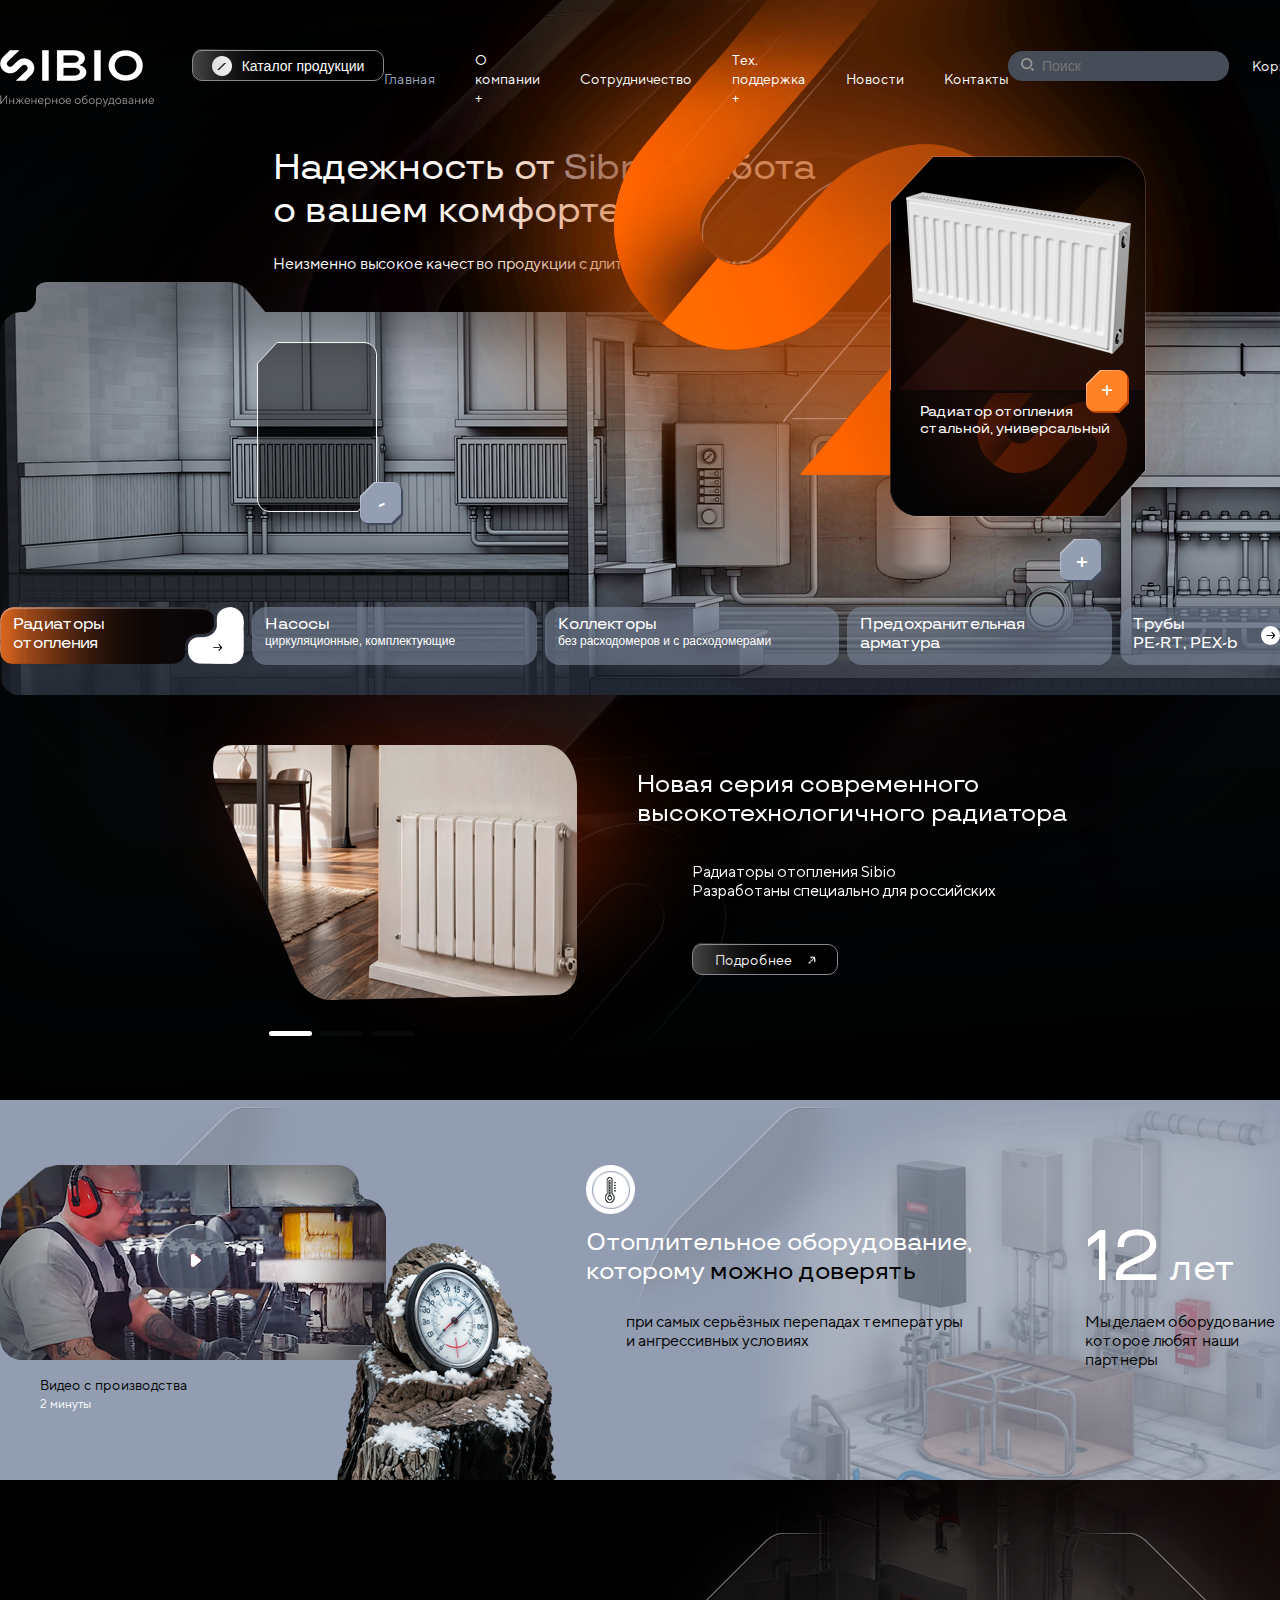
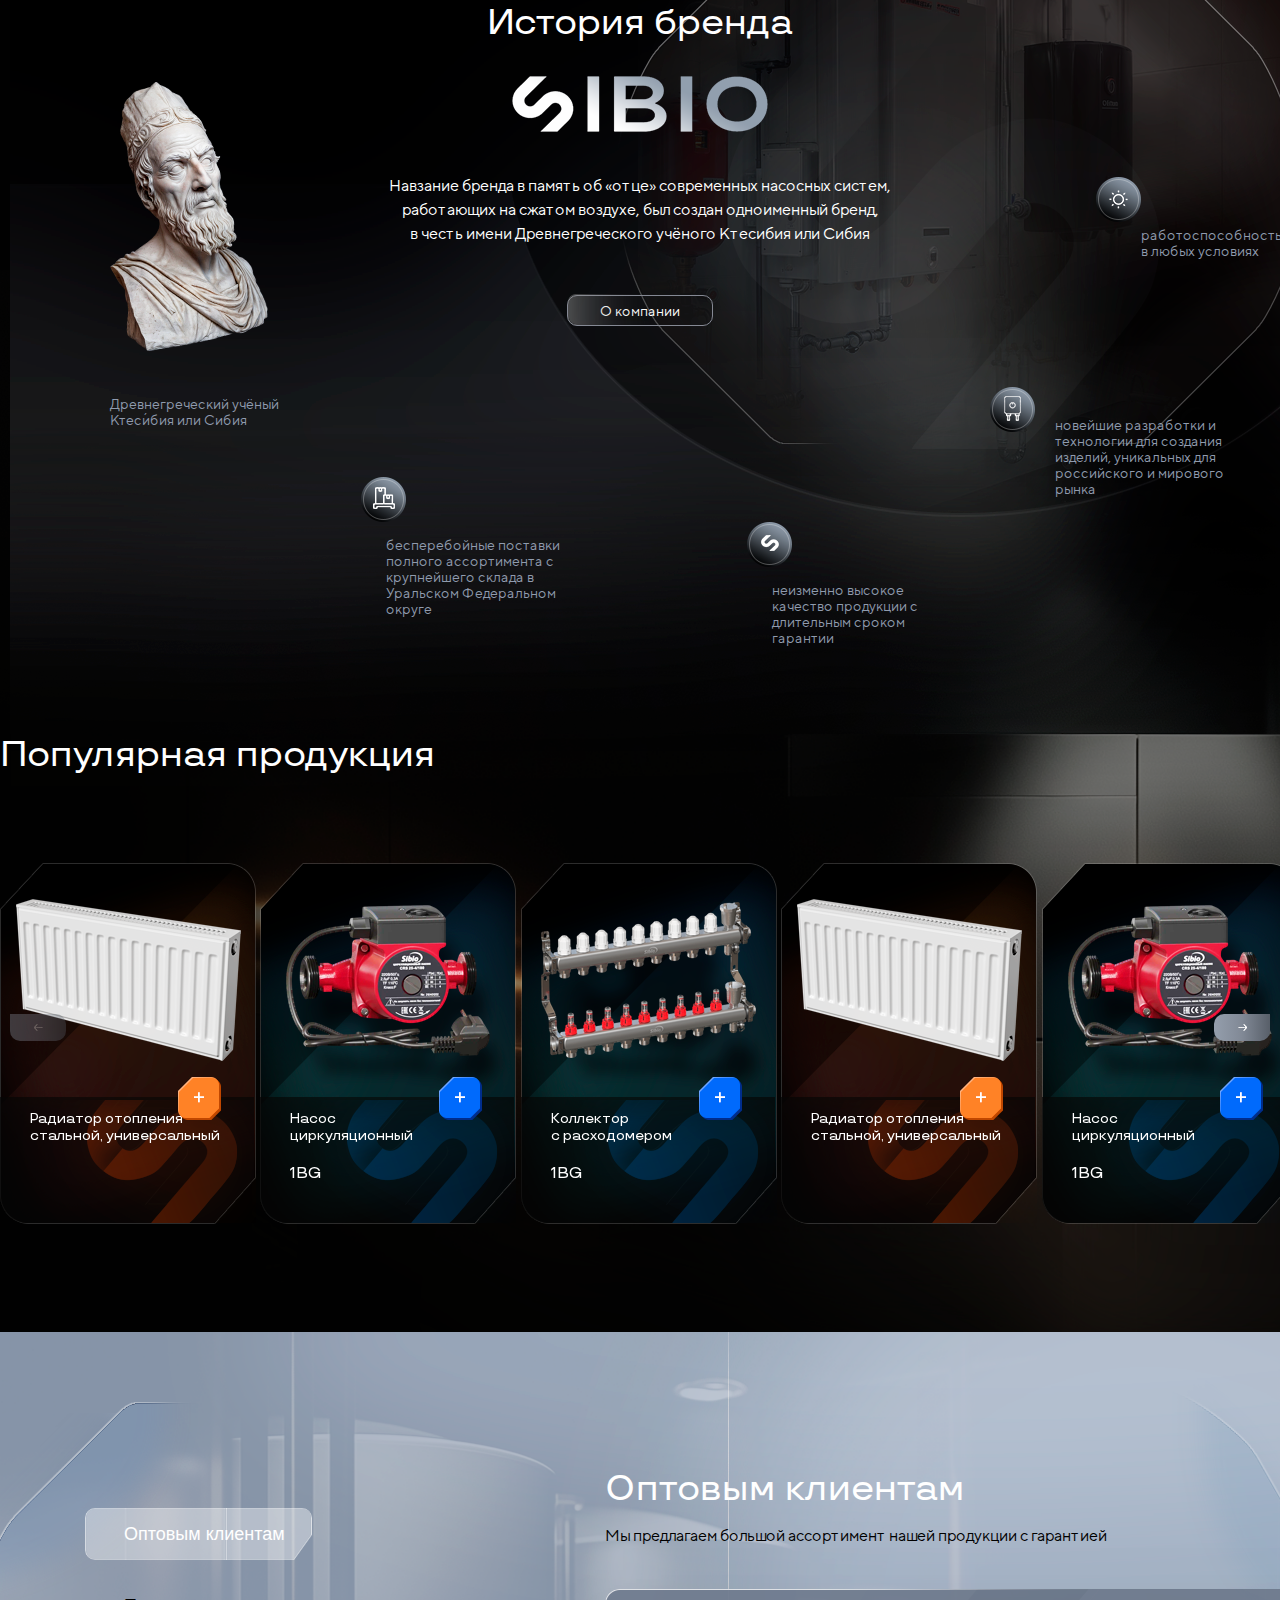
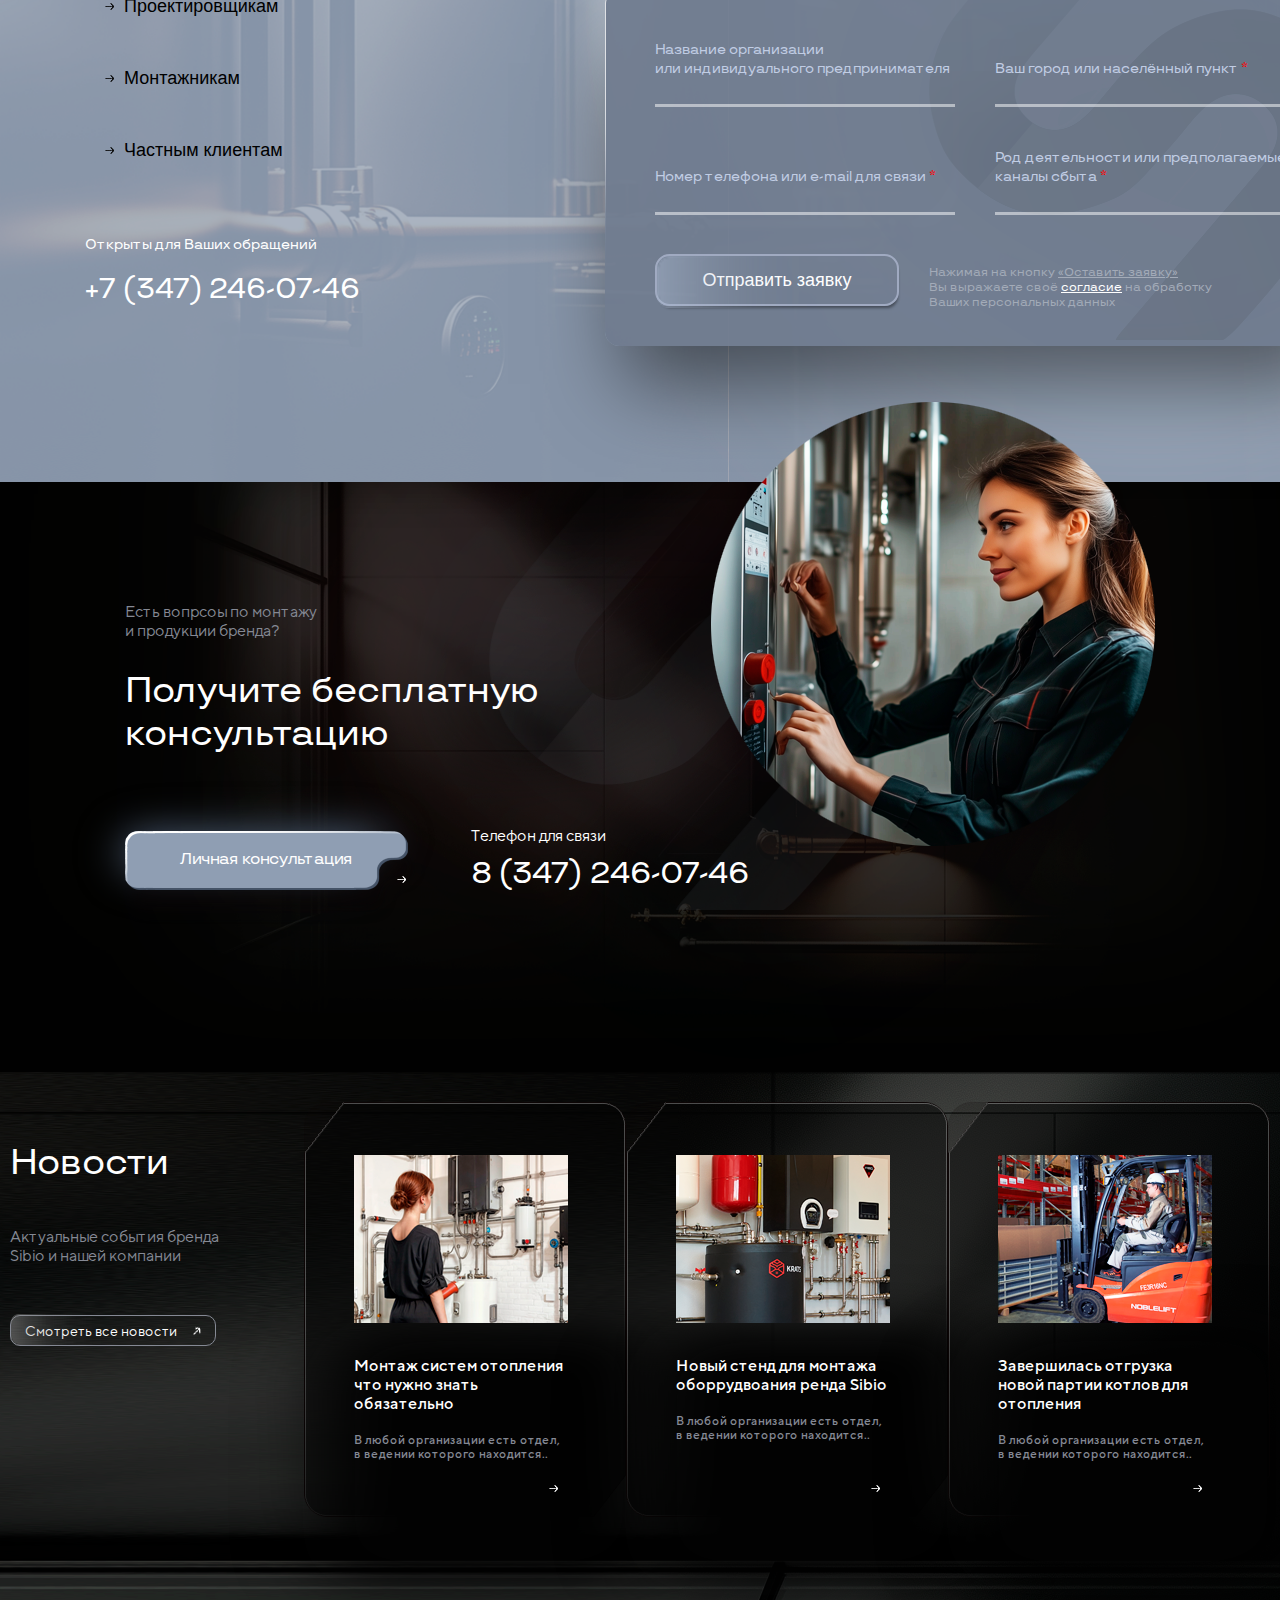
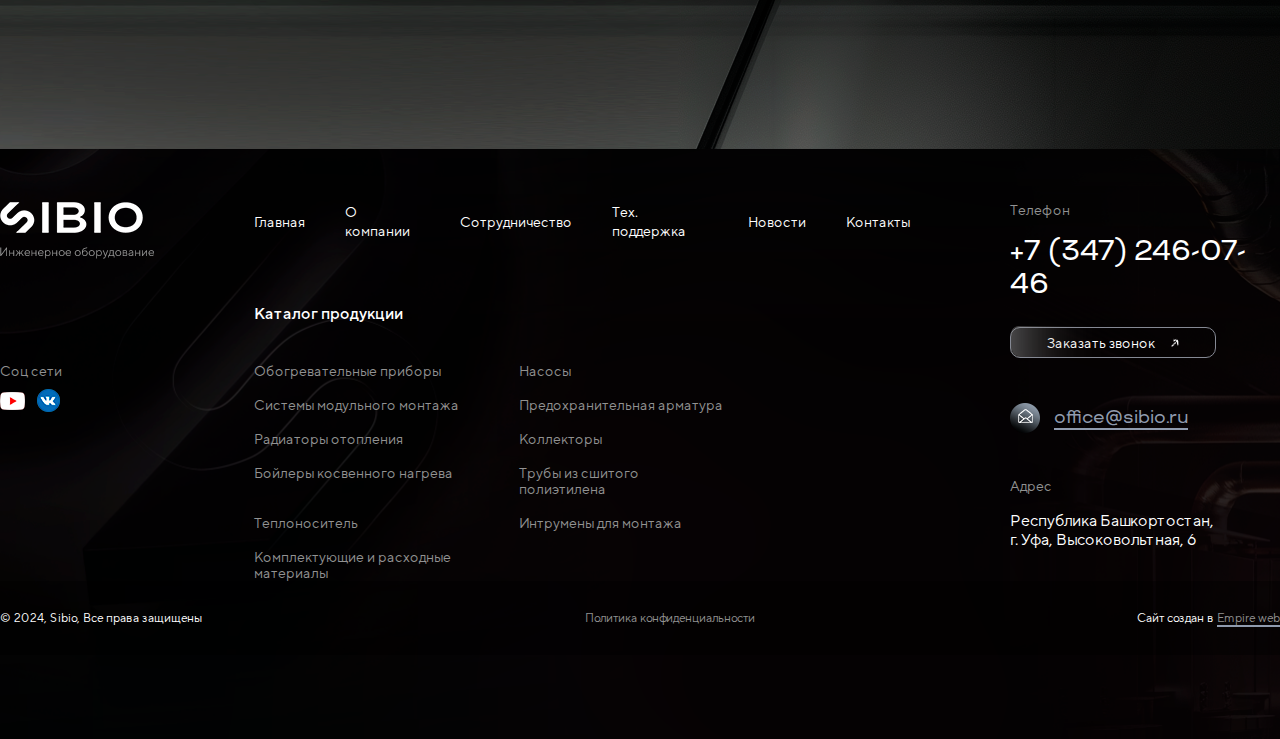
==== commit a4436317: "fivee" ====
--- a/index.html
+++ b/index.html
@@ -8,6 +8,7 @@
 
     <link rel="stylesheet" href="https://cdn.jsdelivr.net/npm/swiper@11/swiper-bundle.min.css" />
     <link rel="stylesheet" href="css/style.css">
+    <link rel="stylesheet" href="css/media.css">
 </head>
 
 <body>
@@ -244,8 +245,12 @@
                     <p>Навзание бренда в память об «отце» современных насосных систем, работающих на сжатом воздухе, был создан одноименный бренд,<br> в честь имени Древнегреческого учёного Ктесибия или Сибия</p>
                     <a class="call_f_btn bg_btn_w" href="">О компании</a>
                 </div>
+                <div class="brand_card bc_one bc_one_mob">
+                    <img src="./img/brand/one.png" alt="">
+                    <p>Древнегреческий учёный Ктеси́бия или Сибия</p>
+                </div>
                 <div class="brand_content ">
-                    <div class="brand_card bc_one">
+                    <div class="brand_card bc_one bc_one_pc">
                         <img src="./img/brand/one.png" alt="">
                         <p>Древнегреческий учёный Ктеси́бия или Сибия</p>
                     </div>
@@ -383,14 +388,16 @@
                             </a>
                         </div>
                     </div>
-                    <div class="swiper-button-next">
-
-                        <img class="hover" src="./img/swiper/arrow_right.png" alt="">
-                        <img src="./img/swiper/arrow_right_wh.png" alt="">
-                    </div>
-                    <div class="swiper-button-prev">
-                        <img class="hover" src="./img/swiper/arrow_left.png" alt="">
-                        <img src="./img/swiper/arrow_left_wh.png" alt="">
+                    <div class="btn_mob">
+                        <div class="swiper-button-next">
+
+                            <img class="hover" src="./img/swiper/arrow_right.png" alt="">
+                            <img src="./img/swiper/arrow_right_wh.png" alt="">
+                        </div>
+                        <div class="swiper-button-prev">
+                            <img class="hover" src="./img/swiper/arrow_left.png" alt="">
+                            <img src="./img/swiper/arrow_left_wh.png" alt="">
+                        </div>
                     </div>
                 </div>
             </div>
@@ -400,20 +407,22 @@
         <div class="wrapper">
             <div class="contact_forms">
                 <div class="left_contact">
-                    <button class="active" data-form="form_opt" data-title="Оптовым клиентам" data-text="Мы предлагаем большой ассортимент нашей продукции с гарантией">
-                        <img src="./img/swiper/arrow_right.png" alt="">Оптовым клиентам
-                    </button>
-                    <button data-form="form_proj" data-title="Проектировщикам" data-text="Мы предлагаем уникальные решения для проектирования.">
-                        <img src="./img/swiper/arrow_right.png" alt="">Проектировщикам
-                    </button>
-                    <button data-form="form_mont" data-title="Монтажникам" data-text="У нас есть специальные предложения для монтажников.">
-                        <img src="./img/swiper/arrow_right.png" alt="">Монтажникам
-                    </button>
-                    <button data-form="form_priv" data-title="Частным клиентам" data-text="Мы работаем и с частными клиентами, предлагая выгодные условия.">
-                        <img src="./img/swiper/arrow_right.png" alt="">Частным клиентам
-                    </button>
-
-                    <div class="contact_link">
+                    <div class="left_content_btn">
+                        <button class="active" data-form="form_opt" data-title="Оптовым клиентам" data-text="Мы предлагаем большой ассортимент нашей продукции с гарантией">
+                            <img src="./img/swiper/arrow_right.png" alt="">Оптовым клиентам
+                        </button>
+                        <button data-form="form_proj" data-title="Проектировщикам" data-text="Мы предлагаем уникальные решения для проектирования.">
+                            <img src="./img/swiper/arrow_right.png" alt="">Проектировщикам
+                        </button>
+                        <button data-form="form_mont" data-title="Монтажникам" data-text="У нас есть специальные предложения для монтажников.">
+                            <img src="./img/swiper/arrow_right.png" alt="">Монтажникам
+                        </button>
+                        <button data-form="form_priv" data-title="Частным клиентам" data-text="Мы работаем и с частными клиентами, предлагая выгодные условия.">
+                            <img src="./img/swiper/arrow_right.png" alt="">Частным клиентам
+                        </button>
+                    </div>
+
+                    <div class="contact_link pc_contact_link">
                         <p>Открыты для Ваших обращений</p>
                         <a href="tel:+73472460746">+7 (347) 246-07-46</a>
                     </div>
@@ -422,6 +431,10 @@
                     <div class="opt_form">
                         <h3 class="form_title">Оптовым клиентам</h3>
                         <p class="form_text">Мы предлагаем большой ассортимент нашей продукции с гарантией</p>
+                        <div class="contact_link mob_contact_link">
+                            <p>Открыты для Ваших обращений</p>
+                            <a href="tel:+73472460746">+7 (347) 246-07-46</a>
+                        </div>
                         <div class="contact_form">
 
                             <form id="form_opt" action="" class="active">
--- a/css/style.css
+++ b/css/style.css
@@ -929,8 +929,6 @@
     display: none;
 }
 
-.swiper-button-next {}
-
 #contact_forms {
     background-image: url(../img/bg/contact_form.png);
     background-repeat: no-repeat;
@@ -965,6 +963,13 @@
     width: 480px;
     gap: 20px;
     padding-left: 60px;
+}
+
+.left_content_btn {
+    display: flex;
+    flex-direction: column;
+    width: 480px;
+    gap: 20px;
 }
 
 .left_contact button {
@@ -1778,6 +1783,10 @@
     left: 35px;
 }
 
+.bc_one_mob {
+    display: none;
+}
+
 .bc_one p {
     max-width: 171px;
     margin-top: 40px;
--- a/css/media.css
+++ b/css/media.css
@@ -0,0 +1,296 @@
+@media (max-width:440px) {
+    section {
+        display: none !important;
+    }
+    #contact_forms,
+    #product,
+    #history_brand,
+    #production,
+    #about {
+        display: block !important;
+    }
+    footer {
+        display: none;
+    }
+    header {
+        display: none;
+    }
+    #about {
+        overflow-x: hidden;
+    }
+    .about {
+        padding-top: 50px
+    }
+    .card_slider_content {
+        display: none;
+    }
+    .about_title {
+        margin-left: 0;
+    }
+    .s_content {
+        width: 123%;
+    }
+    .s_content img {
+        z-index: 0;
+        right: -130px;
+    }
+    .about {
+        padding: 0 15px;
+    }
+    .about_title {
+        position: relative;
+        z-index: 3;
+        padding: 0 15px 10px 15px;
+    }
+    .about_title p {
+        display: none;
+    }
+    .mySwiper .swiper-slide {
+        flex-direction: column;
+        padding: 0 40px;
+    }
+    .swiper_about {
+        padding: 0 40px;
+    }
+    .new_series_content div {
+        padding-left: 0;
+    }
+    .new_series_content {
+        gap: 25px;
+    }
+    .new_series_content div {
+        gap: 34px;
+    }
+    .mySwiper .swiper-pagination {
+        top: 320px;
+        left: 130px;
+        bottom: unset;
+    }
+    #production {
+        height: unset;
+        padding-top: 60px;
+    }
+    .production {
+        flex-direction: column;
+        padding: 60px 10px 300px 30px;
+        gap: 30px;
+    }
+    .video_box {
+        padding-right: 20px;
+    }
+    .s_content img {
+        width: 100%;
+    }
+    .production_title {
+        order: 1;
+        padding-left: 60px;
+        margin-left: 0;
+        position: relative;
+        margin-top: 20px;
+    }
+    .production_exp {
+        padding-top: 0;
+    }
+    .video_box p,
+    .production_title p {
+        padding-left: 0;
+    }
+    .production_title::before {
+        position: absolute;
+        left: 0;
+        top: 0;
+    }
+    .production_title h2 {
+        font-size: 20px;
+    }
+    .production_title p {
+        margin-top: 10px;
+        font-size: 14px;
+    }
+    .video_box {
+        position: unset;
+    }
+    .video_box::before {
+        left: 20px;
+        right: unset;
+        bottom: -8px;
+    }
+    #history_brand {
+        padding-bottom: 60px;
+    }
+    .brand_content {
+        position: relative;
+    }
+    .brand_title {
+        padding: 0 40px;
+    }
+    h3 {
+        font-size: 20px;
+    }
+    .brand_title p br {
+        display: none;
+    }
+    .brand_title p {
+        font-size: 14px;
+        line-height: 26px;
+        margin-bottom: 40px;
+    }
+    .brand_title img {
+        width: 200px;
+        margin: 20px 0 30px;
+    }
+    .brand_content {
+        overflow-x: scroll;
+        /* Оставляем прокрутку */
+        overflow-y: hidden;
+        /* Скрываем вертикальную прокрутку */
+        margin-top: 0;
+        padding-top: 100px;
+        padding-left: 60px;
+        padding-right: 60px;
+        gap: 40px;
+        /* Скрытие полосы прокрутки */
+        scrollbar-width: none;
+        /* Для Firefox */
+    }
+    .brand_content::-webkit-scrollbar {
+        display: none;
+        /* Для Chrome, Safari и Edge */
+    }
+    .brand_card {
+        left: 0 !important;
+        right: 0 !important;
+        top: 0 !important;
+        bottom: 0 !important;
+        min-width: 200px;
+    }
+    .bc_one_pc {
+        display: none;
+    }
+    .brand_content .brand_card img {
+        top: -60px;
+        left: -25px;
+    }
+    .bc_one_mob {
+        width: 100%;
+        display: flex;
+        flex-direction: column;
+        align-items: center;
+        margin-top: 40px;
+    }
+    .bc_one_mob img {
+        width: 130px;
+    }
+    .bc_one_mob p {
+        margin-top: 30px;
+        padding-left: 50px;
+        font-size: 12px;
+        max-width: 200px;
+    }
+    .productSwiper .swiper-wrapper {
+        padding: 0 40px;
+    }
+    .productSwiper .swiper-wrapper .swiper-slide {
+        width: 185px;
+    }
+    .card_slider {
+        width: 185px;
+        background: url(../img/effects/ab_card_mob.png);
+    }
+    .card_slider_img {
+        width: 100%;
+        height: 186px;
+    }
+    .card_slider_img img {
+        width: 75%;
+    }
+    .card_slider_info {
+        background-image: none !important;
+        padding: 10px;
+    }
+    .card_slider_btn {
+        top: 20px;
+        right: 20px;
+    }
+    .productSwiper .card_slider:hover~.card_slider_btn {
+        top: 0;
+    }
+    .productSwiper {
+        padding-right: 80px;
+        padding-bottom: 90px;
+    }
+    .btn_mob {
+        position: absolute;
+        bottom: 0;
+        height: 27px;
+        width: 100%;
+    }
+    .swiper-button-next {
+        right: 15px;
+    }
+    #product {
+        padding: 50px 0 60px;
+    }
+    .product h3 {
+        margin-left: 40px;
+        max-width: 200px;
+        font-size: 24px;
+        margin-bottom: 40px;
+    }
+    .contact_forms {
+        flex-direction: column;
+        gap: 30px;
+    }
+    .left_content_btn {
+        flex-direction: row;
+        overflow-y: scroll;
+        /* Скрытие полосы прокрутки */
+        scrollbar-width: none;
+        /* Для Firefox */
+    }
+    .left_content_btn::-webkit-scrollbar {
+        display: none;
+        /* Для Chrome, Safari и Edge */
+    }
+    .left_content_btn button {
+        width: 100%;
+        min-width: 227px;
+    }
+    .pc_contact_link {
+        display: none;
+    }
+    .mob_contact_link {
+        display: flex !important;
+    }
+    .form_opt,
+    .form_btn {
+        flex-direction: column;
+    }
+    #contact_forms {
+        overflow-x: hidden;
+        padding: 20px 0 100px;
+    }
+    .contact_form {
+        background-size: cover;
+        padding: 50px 20px;
+        gap: 50px;
+    }
+    .contact_form,
+    .right_contact {
+        width: 100%;
+        height: auto;
+    }
+    .right_contact {
+        padding: 0 30px
+    }
+    .form_title {
+        font-size: 22px;
+    }
+    .form_btn {
+        gap: 20px;
+    }
+}
+
+.mob_contact_link {
+    display: none;
+}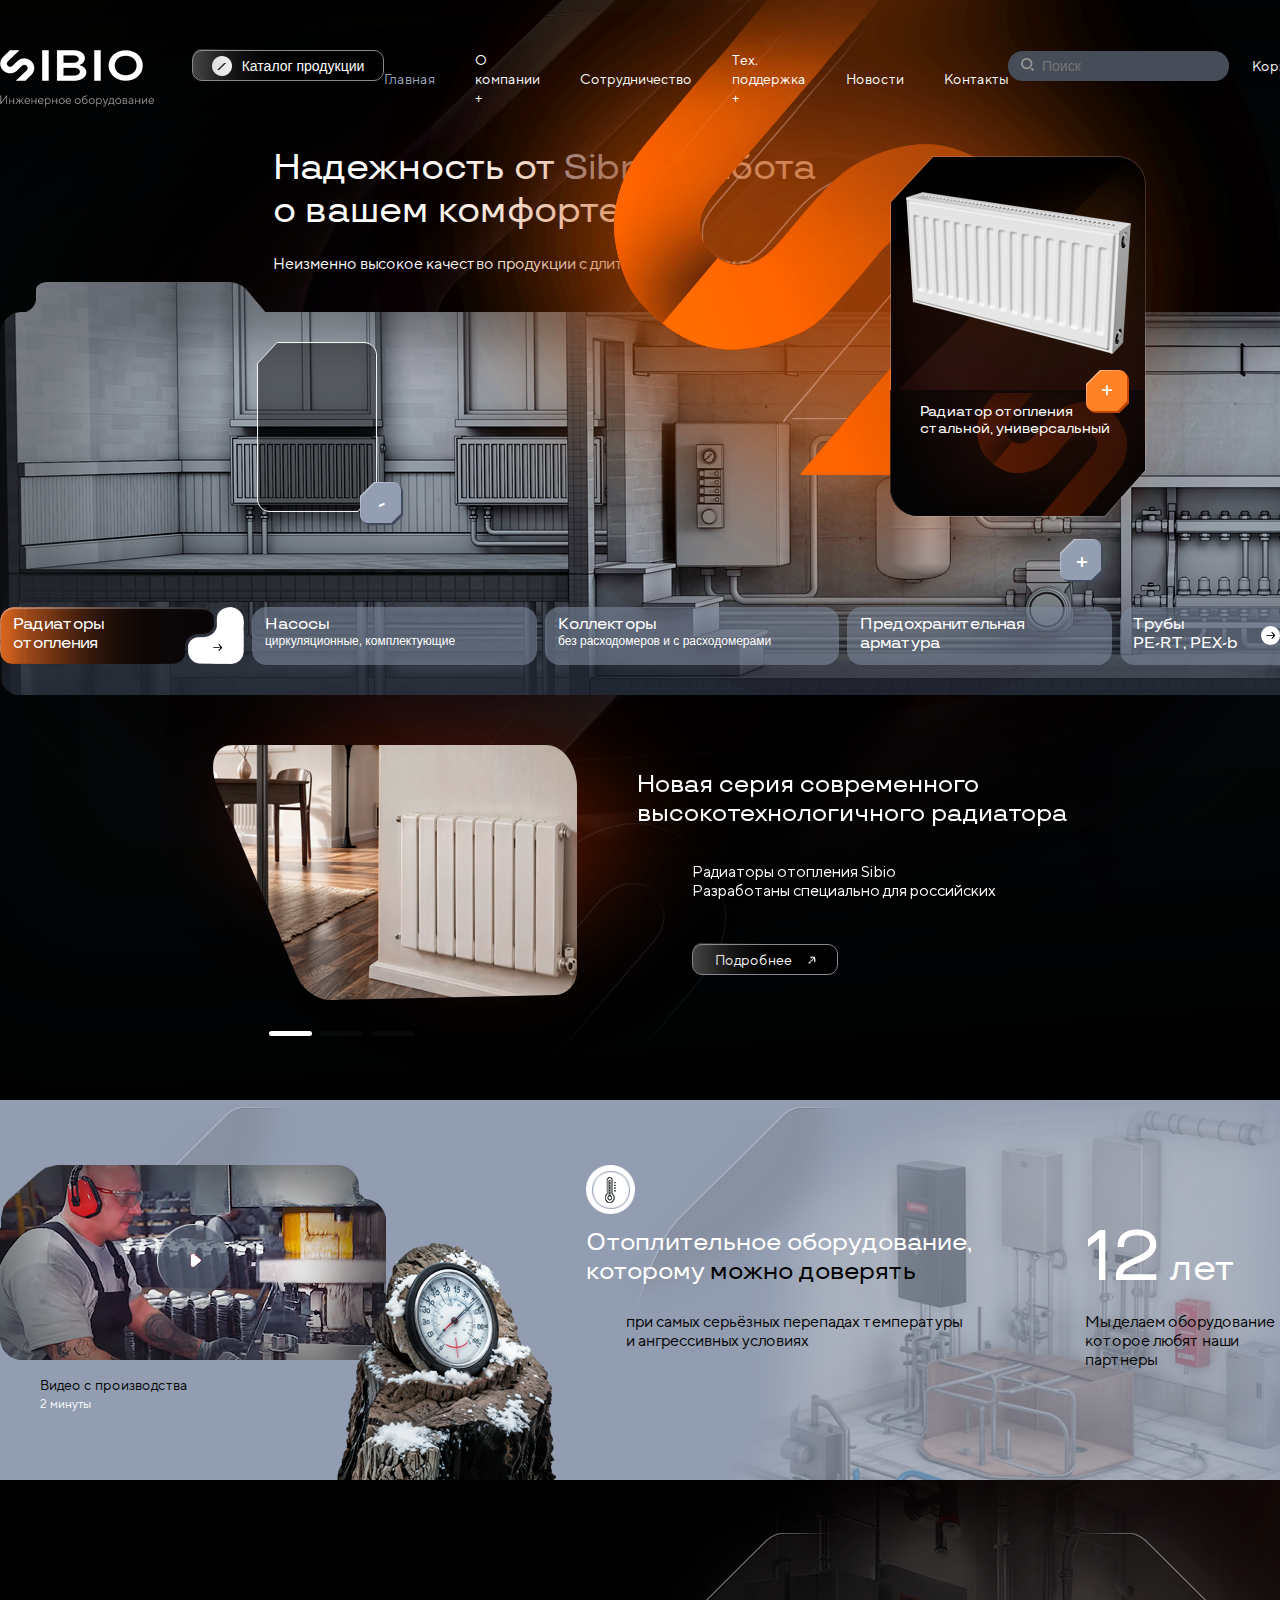
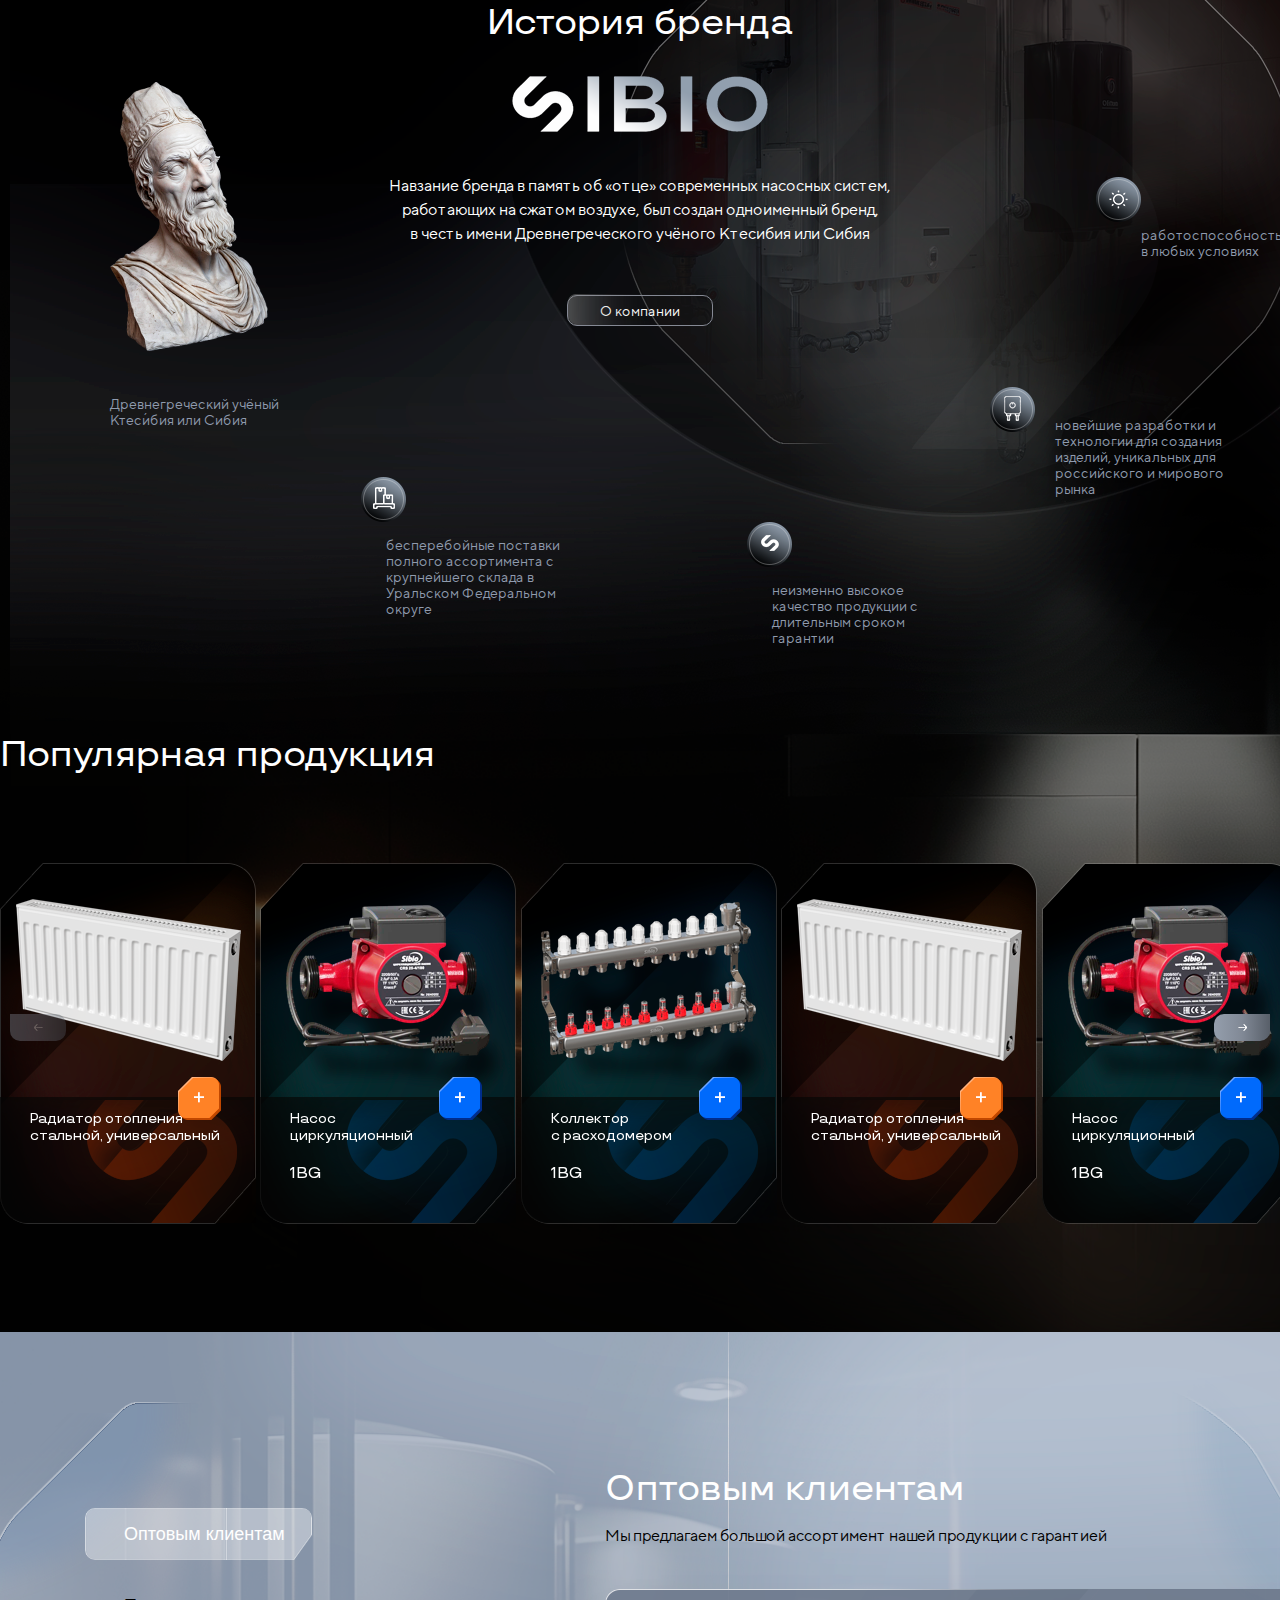
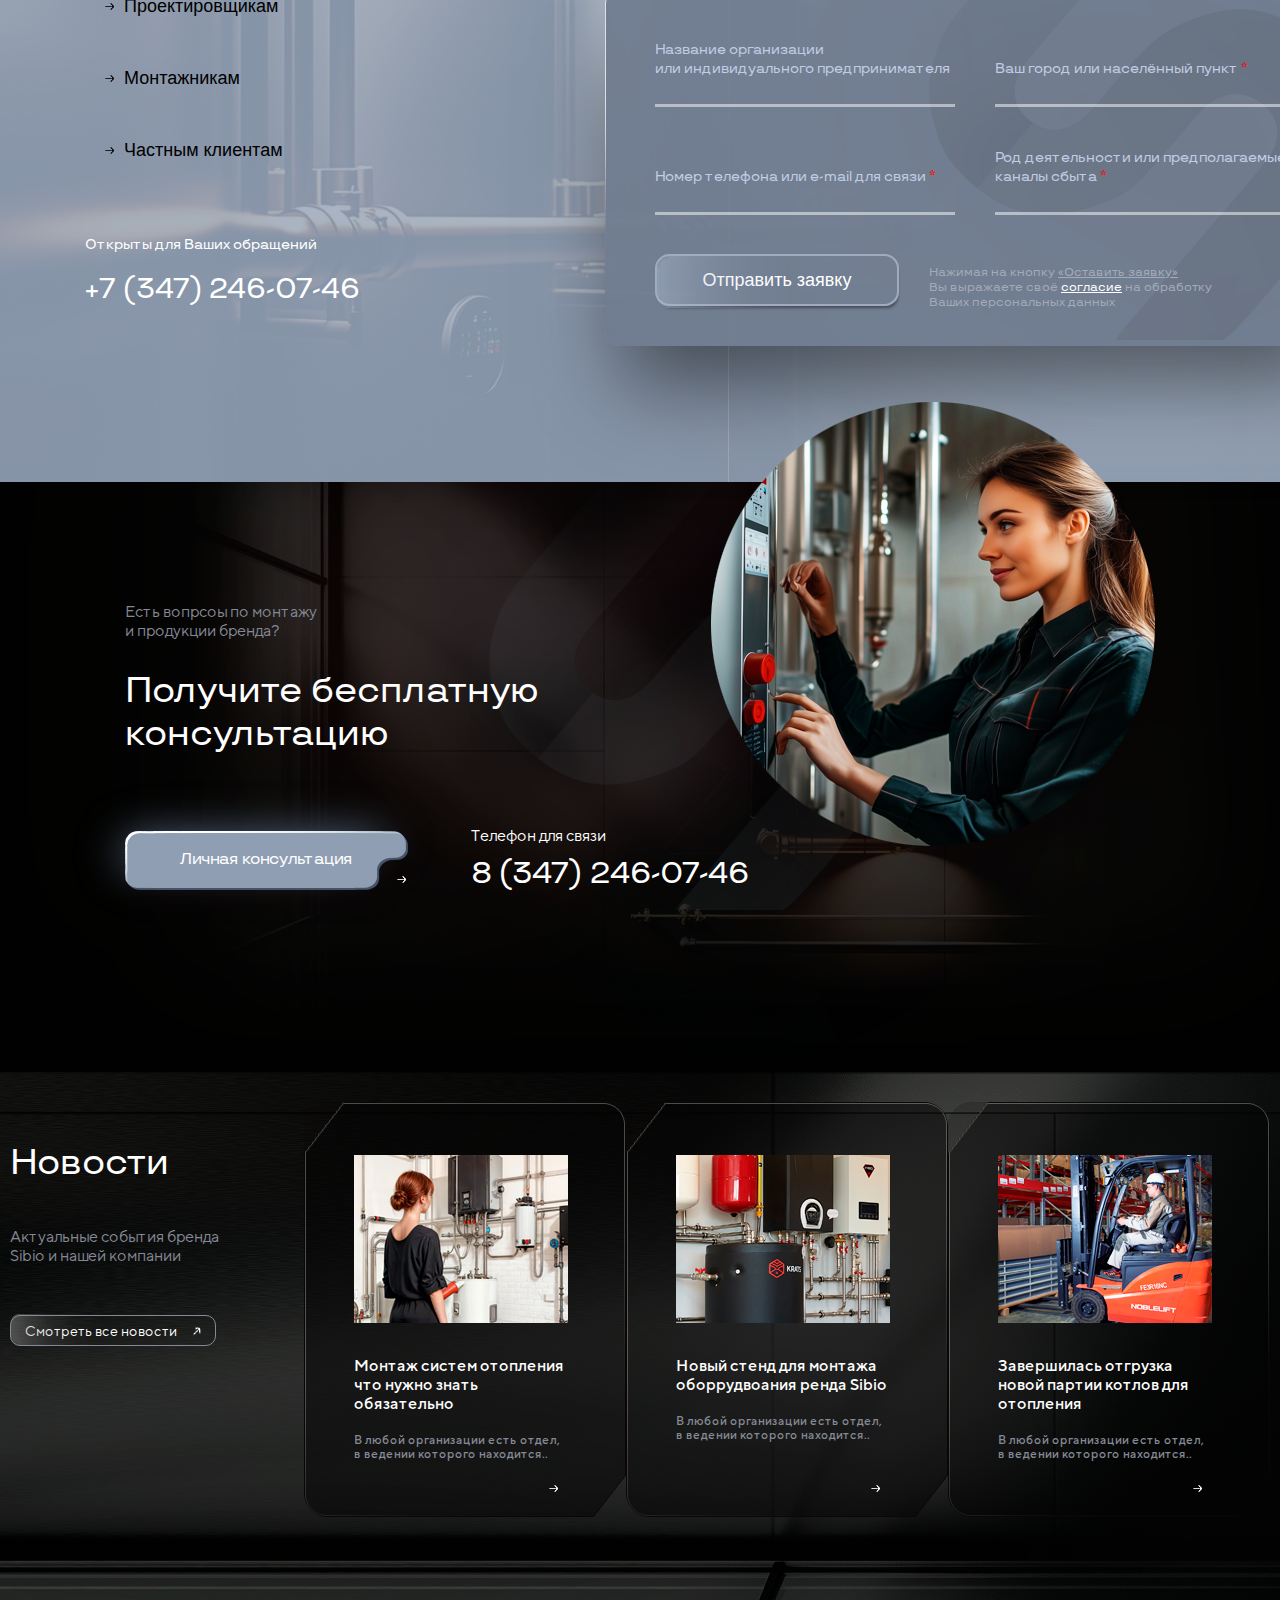
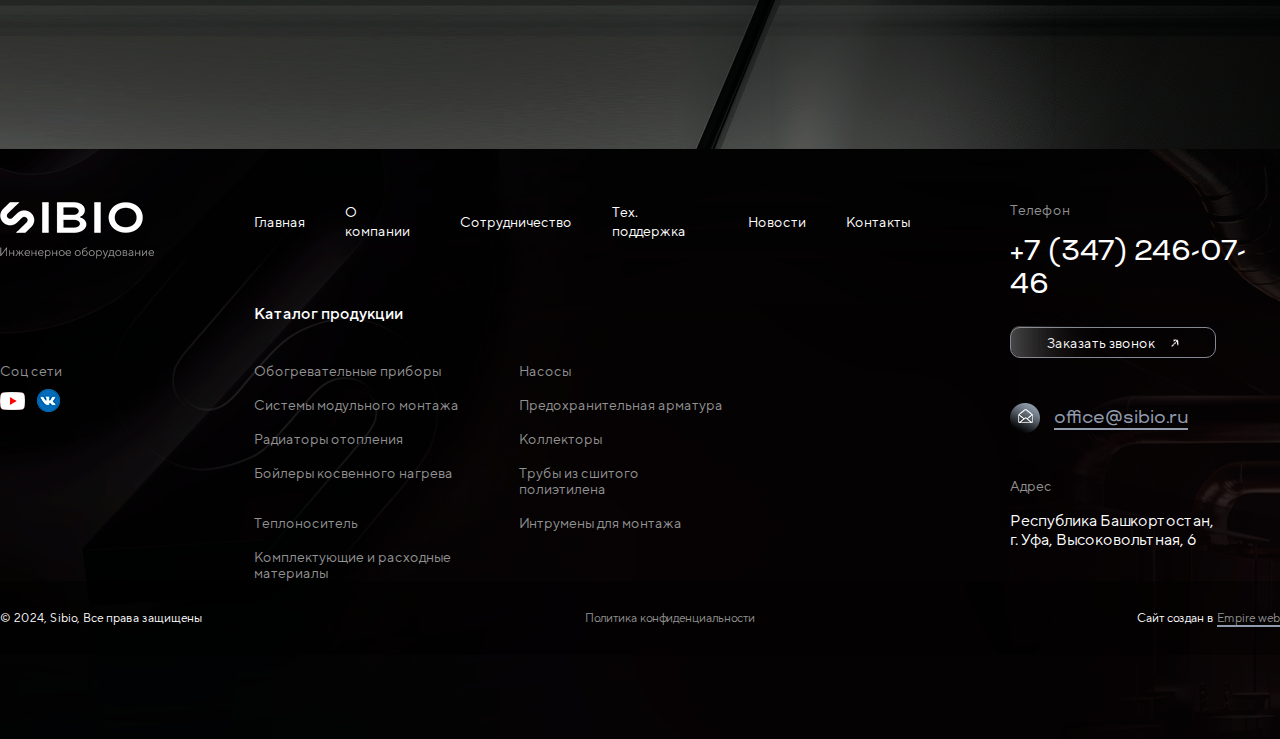
==== commit 064b29d7: "fiveee" ====
--- a/index.html
+++ b/index.html
@@ -617,6 +617,7 @@
                         <span><img src="./img/effects/consultation_btn_arrow.png" alt=""></span>
                     </a>
                 </div>
+                <a class="bg_btn_w bg_btn_w_none" href="#">Смотреть все новости <img src="img/header/about_arrow.png" alt=""></a>
             </div>
         </div>
     </section>
--- a/css/style.css
+++ b/css/style.css
@@ -1343,11 +1343,18 @@
 }
 
 .consultation::after {
-    content: url(../img/effects/consultation.png);
+    content: '';
     position: absolute;
     z-index: 100;
     right: 0;
     top: -200px;
+    background-image: url(../img/effects/consultation.png);
+    background-size: contain;
+    /* или cover, в зависимости от ваших нужд */
+    width: 444px;
+    /* Укажите нужную ширину */
+    height: 444px;
+    /* Укажите нужную высоту */
 }
 
 .consult_info {
@@ -1501,14 +1508,25 @@
     width: 322px;
     height: 415px;
     display: flex;
-    z-index: 2;
+    z-index: 99;
     flex-direction: column;
     padding: 53px 50px 33px 50px;
     background: url(../img/effects/new_card.png);
-}
-
-.news_card::before {
-    content: url(../img/effects/new_card_shodow.png);
+    transition: all .3s ease-in-out;
+}
+
+.news_card:hover {
+    transition: all .3s ease-in-out;
+    z-index: 999;
+    background: url(../img/effects/hover_new_card.png);
+}
+
+.news_card:hover p {
+    color: #000;
+}
+
+.news_card::after {
+    /* content: url(../img/effects/new_card_shodow.png); */
     position: absolute;
     z-index: -1;
     top: 161px;
@@ -1848,4 +1866,8 @@
 
 .bg_btn_w {
     transition: all .3s ease-in;
+}
+
+.bg_btn_w_none {
+    display: none;
 }--- a/css/media.css
+++ b/css/media.css
@@ -1,16 +1,16 @@
 @media (max-width:440px) {
-    section {
+    section,
+    #production::before {
         display: none !important;
     }
     #contact_forms,
     #product,
     #history_brand,
     #production,
-    #about {
+    #about,
+    #consultation,
+    #news {
         display: block !important;
-    }
-    footer {
-        display: none;
     }
     header {
         display: none;
@@ -18,14 +18,12 @@
     #about {
         overflow-x: hidden;
     }
-    .about {
-        padding-top: 50px
-    }
     .card_slider_content {
         display: none;
     }
     .about_title {
         margin-left: 0;
+        margin-top: 30px;
     }
     .s_content {
         width: 123%;
@@ -230,6 +228,7 @@
     }
     #product {
         padding: 50px 0 60px;
+        margin-top: 50px;
     }
     .product h3 {
         margin-left: 40px;
@@ -240,6 +239,10 @@
     .contact_forms {
         flex-direction: column;
         gap: 30px;
+    }
+    .left_contact,
+    .left_content_btn {
+        width: 100%;
     }
     .left_content_btn {
         flex-direction: row;
@@ -247,6 +250,10 @@
         /* Скрытие полосы прокрутки */
         scrollbar-width: none;
         /* Для Firefox */
+        padding-right: 30px;
+    }
+    .left_contact {
+        padding-left: 30px;
     }
     .left_content_btn::-webkit-scrollbar {
         display: none;
@@ -288,6 +295,107 @@
     }
     .form_btn {
         gap: 20px;
+    }
+    .consult_contact_box {
+        flex-direction: column;
+        align-items: start;
+        gap: 40px;
+        margin-top: 10px;
+    }
+    #consultation {
+        overflow-x: clip;
+        height: auto;
+        padding-bottom: 120px;
+    }
+    .consultation::after {
+        max-width: 214px;
+        max-height: 214px;
+        top: -200px;
+        right: -20px;
+    }
+    .consult_info {
+        padding: 20px 30px 0 30px;
+    }
+    .consult_info {
+        gap: 20px;
+    }
+    .news_info .bg_btn_w,
+    .news_info p {
+        display: none;
+    }
+    .news {
+        flex-direction: column;
+        gap: 40px;
+    }
+    .news_content .news_card:nth-child(2),
+    .news_content .news_card:nth-child(3) {
+        display: none;
+    }
+    #news {
+        padding: 50px 30px 50px 30px;
+    }
+    .news_info {
+        padding-top: 0;
+    }
+    .news_info h3 {
+        font-size: 30px;
+    }
+    .bg_btn_w_none {
+        position: relative;
+        font-size: 14px;
+        font-weight: 400;
+        color: #fff;
+        display: flex;
+        align-items: center;
+        justify-content: center;
+        gap: 16px;
+        width: 206px;
+        height: 31px;
+        background: transparent;
+        border-radius: 10px;
+        border: 1px solid #858994;
+        margin-top: 8px;
+    }
+    .bg_btn_w_none::before {
+        content: url(../img/effects/catalog.png);
+        display: block;
+        position: absolute;
+        left: 0;
+    }
+    footer {
+        padding: 60px 30px 0 30px;
+        height: auto;
+    }
+    .footer,
+    .footer_bottom {
+        flex-direction: column;
+        align-items: start;
+    }
+    .footer,
+    .left_footer {
+        gap: 43px;
+    }
+    .center_footer ul {
+        flex-wrap: wrap;
+        gap: 25px;
+    }
+    .catalog_links_footer {
+        order: -1;
+    }
+    .center_footer {
+        order: 1;
+        gap: 43px;
+    }
+    #footer_bottom {
+        height: auto;
+    }
+    .footer_bottom {
+        padding: 43px 0 60px;
+        gap: 20px;
+    }
+    .footer_bottom a {
+        order: -1;
+        margin-bottom: 10px;
     }
 }
 
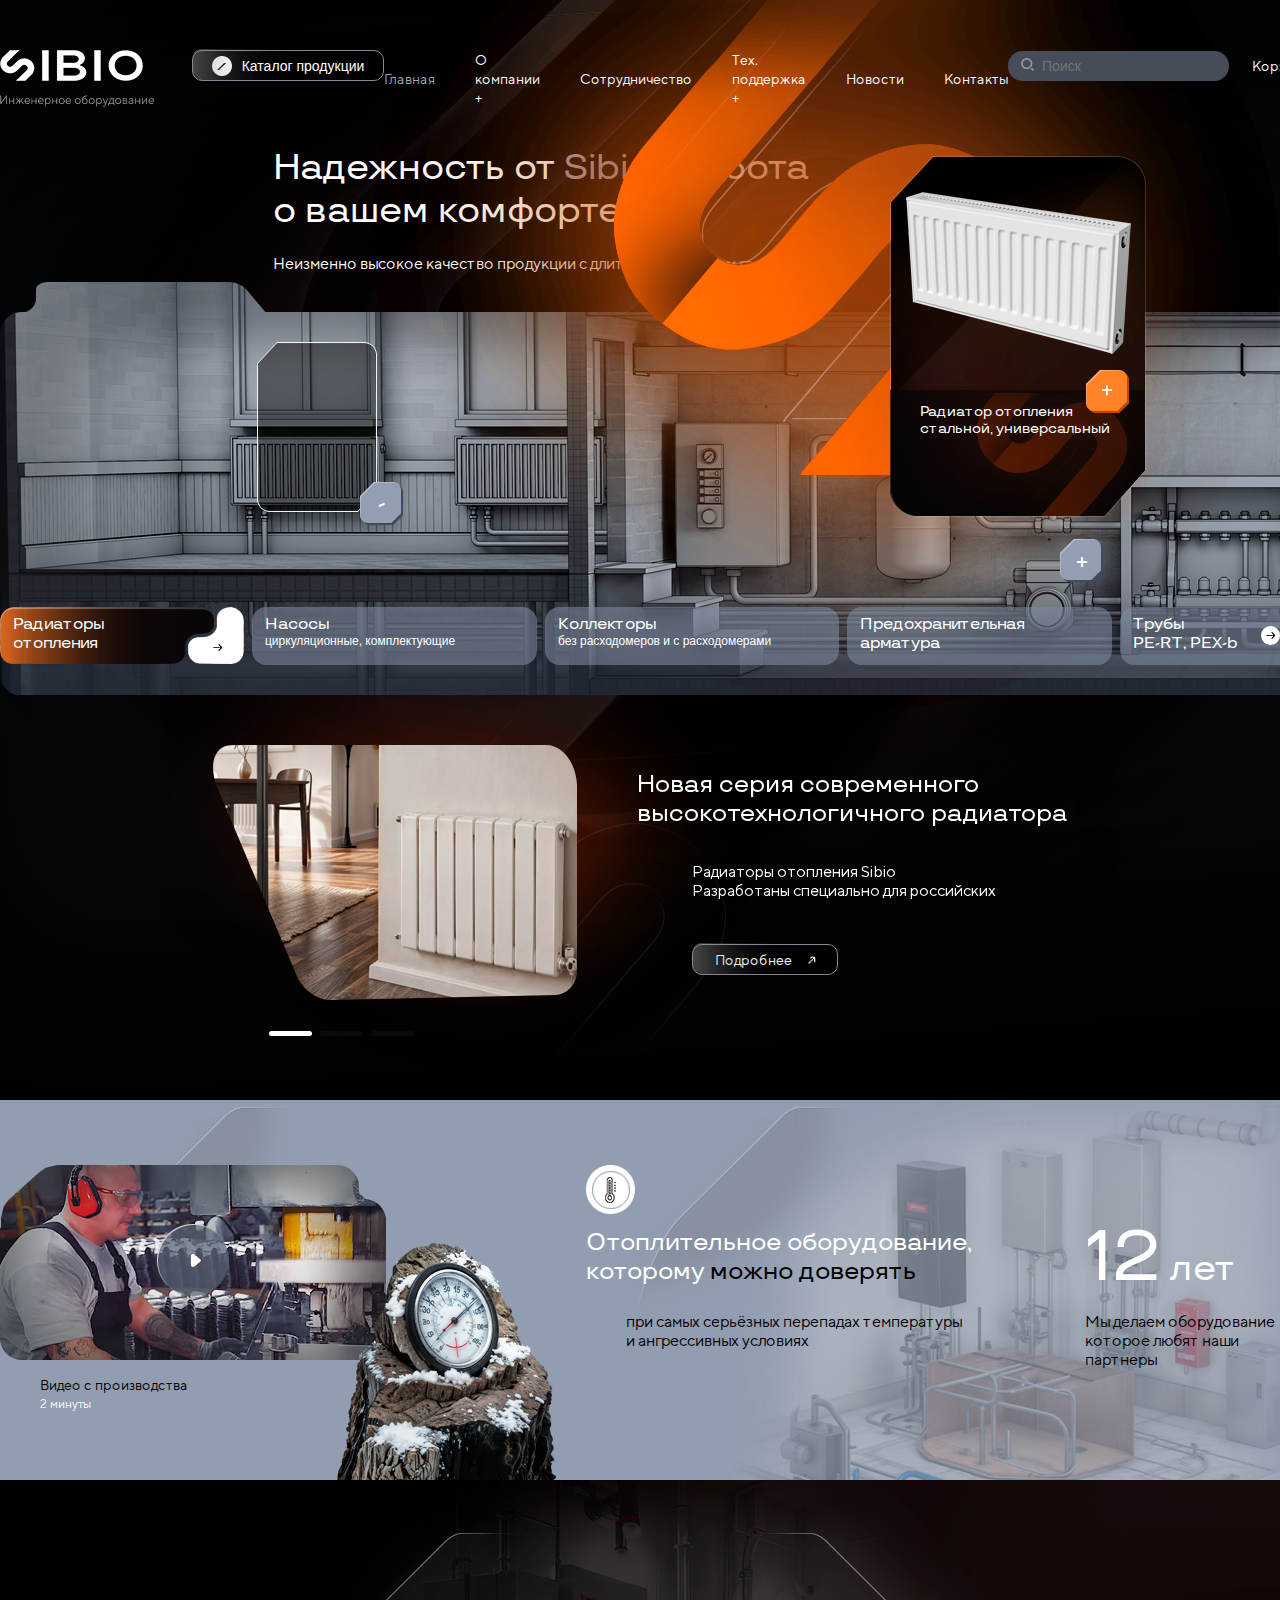
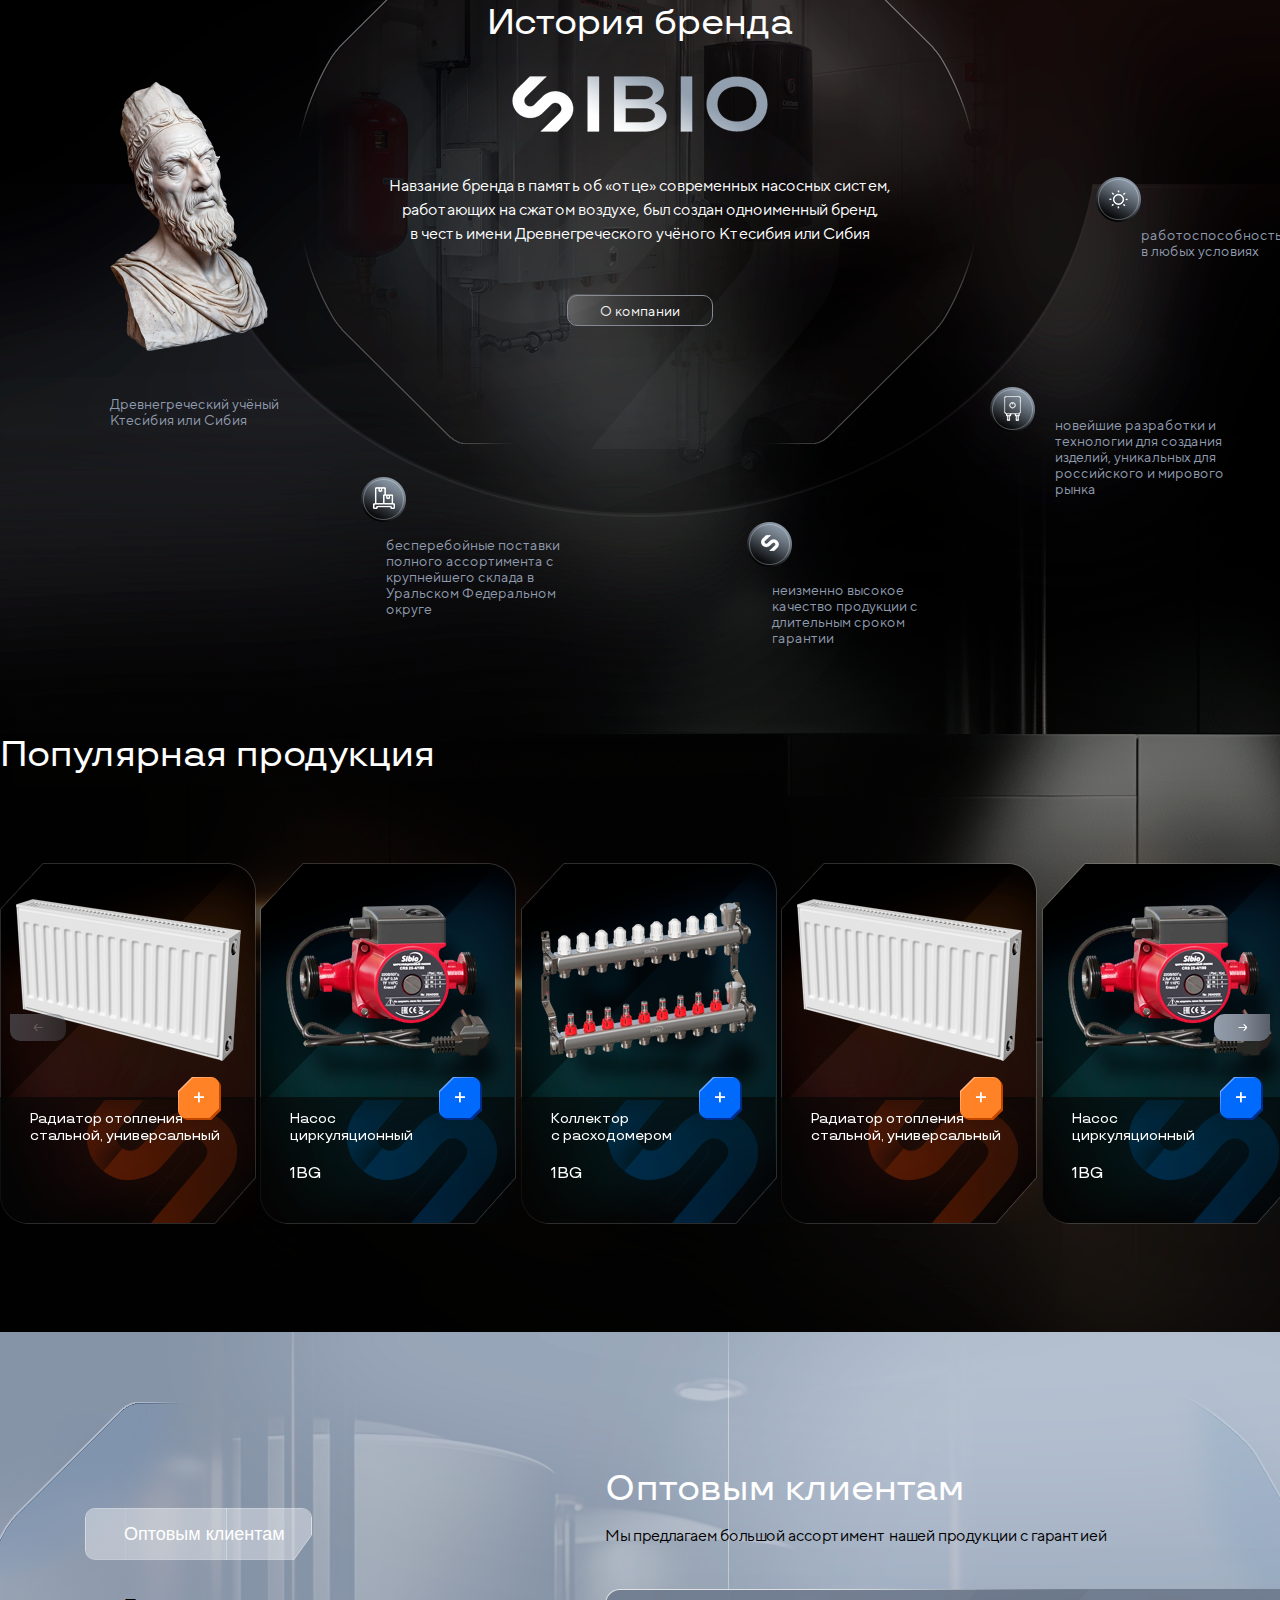
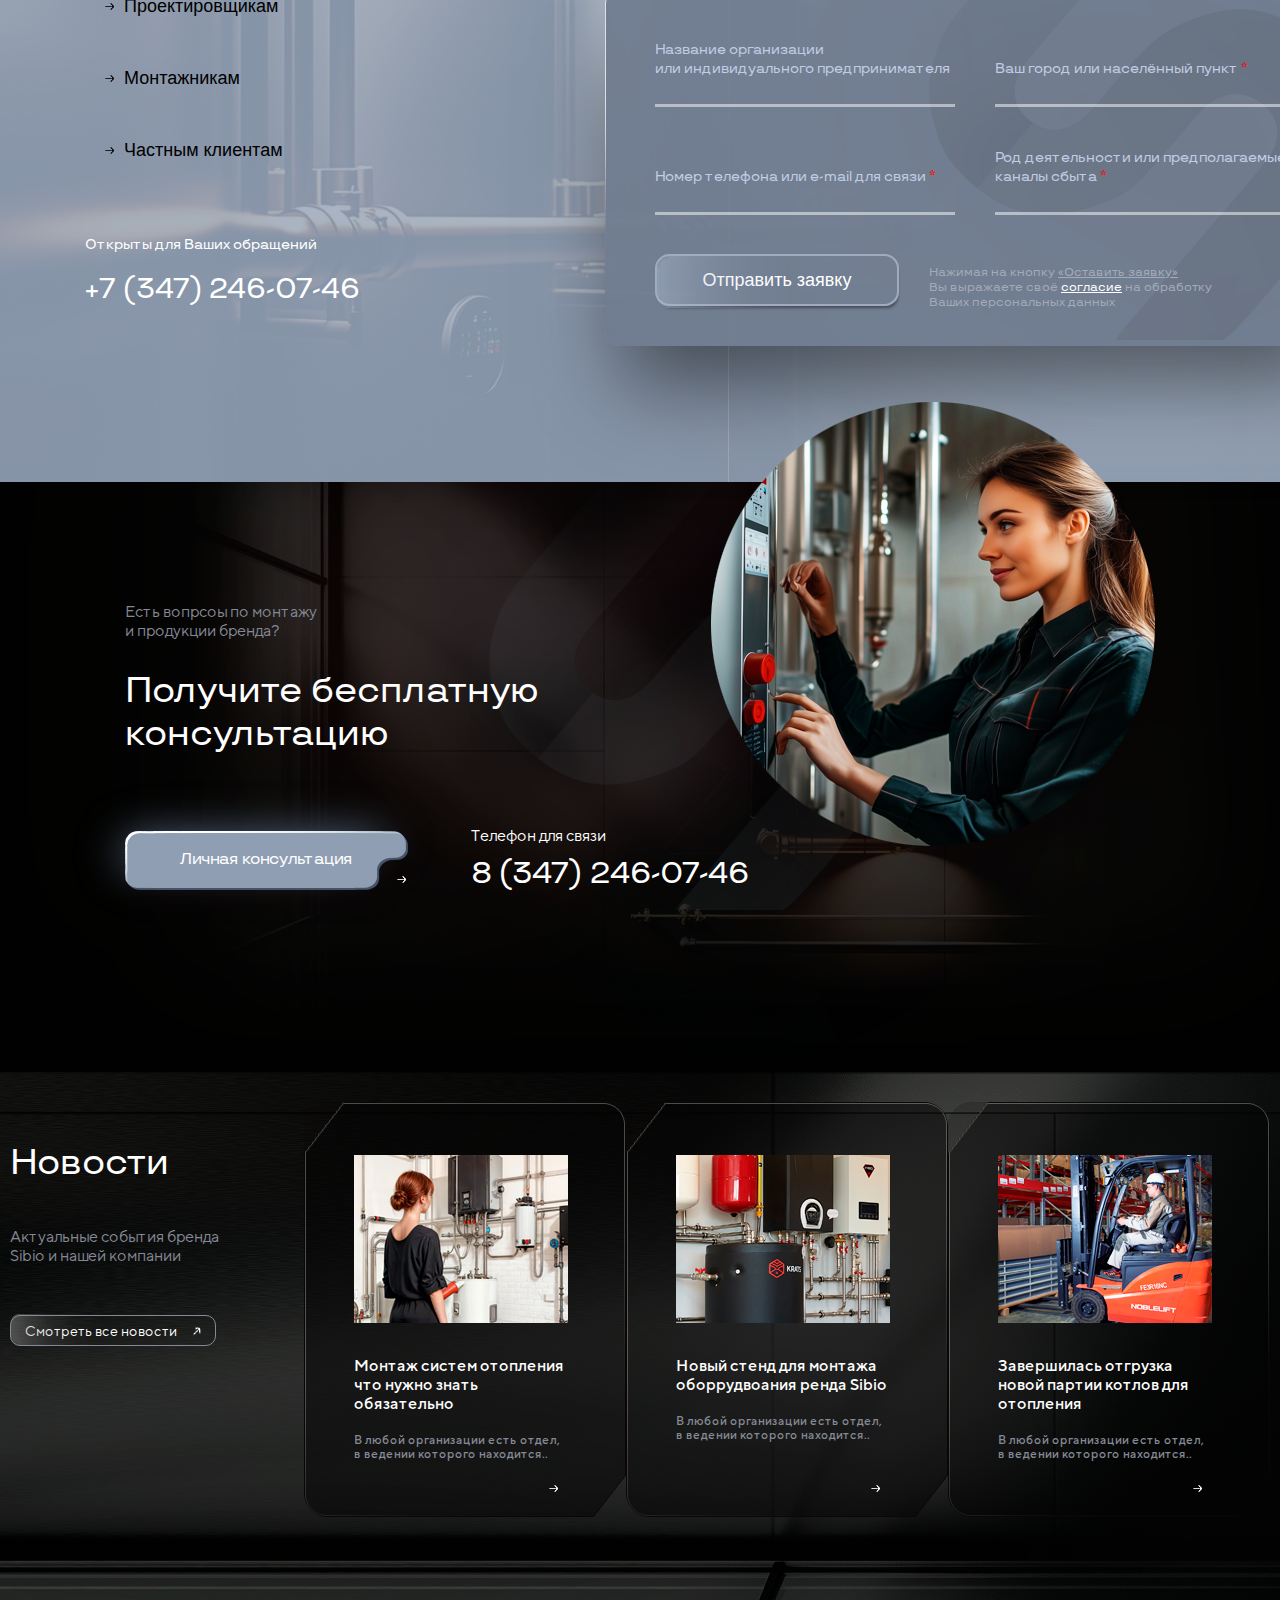
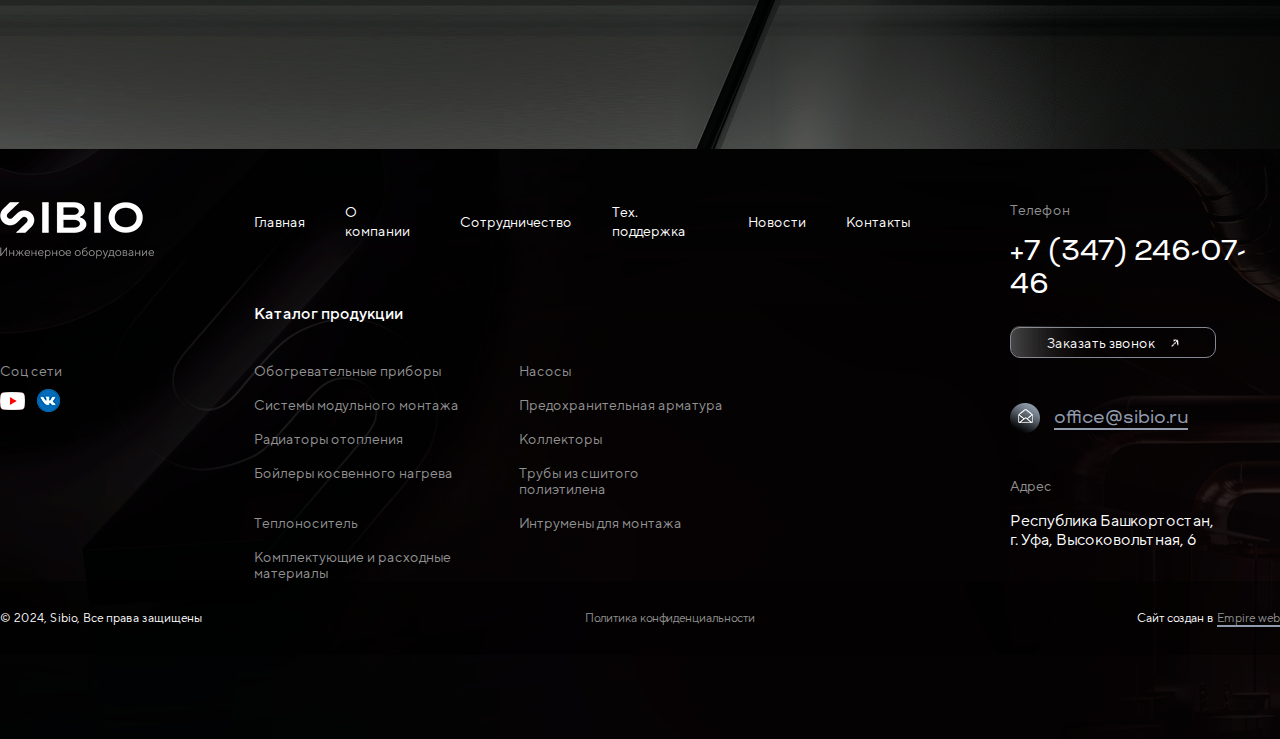
==== commit 1c5ce1c4: "menu" ====
--- a/index.html
+++ b/index.html
@@ -12,6 +12,171 @@
 </head>
 
 <body>
+    <div class="catalog_wrapper">
+        <div class="menu_catalog">
+            <button class="bg_btn_w btn_catalog"><img src="img/header/catalog.png" alt="">Каталог продукции</button>
+            <!-- Верхний ряд -->
+            <div class="catalog_box">
+                <h4><a href="#">Обогревательные приборы</a></h4>
+                <a href="#">Электрические <br> конвекторы</a>
+            </div>
+
+            <div class="catalog_box">
+                <h4><a href="#">Радиаторы отопления</a></h4>
+                <a href="#">Радиаторы стальные<br> универсальные</a>
+                <a href="#">Радиаторы стальные <br>с боковым подключением</a>
+                <a href="#">Конвекторы<br> внутрипольные</a>
+                <a href="#">Комплектующие для <br>радиаторов</a>
+            </div>
+
+            <div class="catalog_box">
+                <h4><a href="#">Насосы</a></h4>
+                <a href="#">Насосы<br> циркуляционные</a>
+                <a href="#">Комплектующие<br> к насосам</a>
+            </div>
+
+            <div class="catalog_box">
+                <h4><a href="#">Коллекторы</a></h4>
+                <a href="#">Коллекторы<br> без расходомеров</a>
+                <a href="#">Коллекторы<br> с расходомерами</a>
+                <a href="#">Комплектующие<br> к коллекторам</a>
+            </div>
+
+            <div class="catalog_box">
+                <h4><a href="#">Системы модульного монтажа</a></h4>
+                <a href="#">Насосно-смесительный<br> узел</a>
+            </div>
+
+            <div class="catalog_box">
+                <h4><a href="#">Бойлеры косвенного нагрева</a></h4>
+                <a href="#">Бойлеры</a>
+                <a href="#">Комплектующие <br> к бойлерам</a>
+            </div>
+
+            <!-- Нижний ряд -->
+            <div class="catalog_box">
+                <h4><a href="#">Предохранительная арматура</a></h4>
+                <a href="#">Группы безопасности</a>
+                <a href="#">Предохранительные <br>клапаны</a>
+                <a href="#">Воздухоотводчики</a>
+            </div>
+
+            <div class="catalog_box">
+                <h4><a href="#">Трубы из сшитого полиэтилена</a></h4>
+                <a href="#">Трубы PE-RT</a>
+                <a href="#">Трубы PE-Xb</a>
+                <a href="#">Комплектующие</a>
+                <a href="#">Инструменты для монтажа <br>труб</a>
+            </div>
+
+            <div class="catalog_box">
+                <h4><a href="#">Теплоноситель</a></h4>
+                <a href="#">Котловая вода</a>
+                <a href="#">Пропиленгликоль</a>
+                <a href="#">Этиленгликоль</a>
+            </div>
+
+            <div class="catalog_box">
+                <h4><a href="#">Комплектующие <br>и расходные материалы</a></h4>
+                <a href="#">Расходные материалы <br>для теплого пола</a>
+                <a href="#">Комплектующие <br>для теплого пола</a>
+                <a href="#">Комплектующие <br>к насосам</a>
+                <a href="#">Комплектующие <br>к коллекторам</a>
+                <a href="#">Комплектующие<br> к бойлерам</a>
+                <a href="#">Прочее</a>
+            </div>
+
+            <div class="catalog_box">
+                <h4><a href="#">Инструменты для монтажа</a></h4>
+                <a href="#">для монтажа труб</a>
+                <a href="#">для монтажа радиаторов</a>
+            </div>
+        </div>
+    </div>
+    <div class="mobile_menu">
+        <div class="mobile_menu_header">
+            <a href="index.html"><img src="img/header/logo_text.png" alt=""></a>
+            <button class="mobile_menu_toggle"><img src="./img/effects/close.png" alt=""></button>
+        </div>
+        <div class="mobile_menu_content">
+            <h4 class="accordion">Каталог продукции</h4>
+            <div class="panel">
+                <h5 class="accordion">Обогревательные приборы</h5>
+                <div class="panel panel_body">
+                    <a href="#">Электрические конвекторы</a>
+                </div>
+
+                <h5 class="accordion">Радиаторы отопления</h5>
+                <div class="panel panel_body">
+                    <a href="#">Радиаторы стальные <br> универсальные</a>
+                    <a href="#">Радиаторы стальные <br>с боковым подключением</a>
+                    <a href="#">Конвекторы внутрипольные</a>
+                    <a href="#">Комплектующие для радиаторов</a>
+                </div>
+
+                <h5 class="accordion">Насосы</h5>
+                <div class="panel panel_body">
+                    <a href="#">Насосы циркуляционные</a>
+                    <a href="#">Комплектующие к насосам</a>
+                </div>
+
+                <h5 class="accordion">Коллекторы</h5>
+                <div class="panel panel_body">
+                    <a href="#">Коллекторы без расходомеров</a>
+                    <a href="#">Коллекторы с расходомерами</a>
+                    <a href="#">Комплектующие к коллекторам</a>
+                </div>
+
+                <h5 class="accordion">Системы модульного монтажа</h5>
+                <div class="panel panel_body">
+                    <a href="#">Насосно-смесительный узел</a>
+                </div>
+
+                <h5 class="accordion">Бойлеры косвенного нагрева</h5>
+                <div class="panel panel_body">
+                    <a href="#">Бойлеры</a>
+                    <a href="#">Комплектующие к бойлерам</a>
+                </div>
+            </div>
+
+            <h4 class="accordion">О компании</h4>
+            <div class="panel">
+                <h5 class="accordion">Бойлеры косвенного нагрева</h5>
+                <div class="panel panel_body">
+                    <a href="#">Бойлеры</a>
+                    <a href="#">Комплектующие к бойлерам</a>
+                </div>
+            </div>
+            <a class="ac_link" href="">Сотрудничество</a>
+
+            <h4 class="accordion">Тех. поддержка</h4>
+            <div class="panel">
+                <h5 class="accordion">Бойлеры косвенного нагрева</h5>
+                <div class="panel panel_body">
+                    <a href="#">Бойлеры</a>
+                    <a href="#">Комплектующие к бойлерам</a>
+                </div>
+            </div>
+
+            <a class="ac_link" href="">Новости</a>
+            <a class="ac_link" href="">Контакты</a>
+        </div>
+        <div class="right_footer menu_footer">
+            <div class="right_top_footer">
+                <p>Телефон</p>
+                <a class="number_href" href="tel:+73472460746">+7 (347) 246-07-46</a>
+                <a class="call_f_btn bg_btn_w" href="#">Заказать звонок <img src="img/header/about_arrow.png" alt=""></a>
+            </div>
+            <div class="right_center_footer">
+                <img src="./img/footer/mail.png" alt="">
+                <a href="mailto:office@sibio.ru">office@sibio.ru</a>
+            </div>
+            <div class="right_bottom_footer">
+                <p>Адрес</p>
+                <p class="white_p">Республика Башкортостан,<br> г. Уфа, Высоковольтная, 6</p>
+            </div>
+        </div>
+    </div>
 
     <section id="about">
         <div class="s_content">
@@ -25,7 +190,7 @@
                 <div class="header">
                     <div class="left_header">
                         <a href="index.html"><img src="img/header/logo_text.png" alt=""></a>
-                        <button class="bg_btn_w"><img src="img/header/catalog.png" alt="">Каталог продукции</button>
+                        <button class="bg_btn_w btn_catalog"><img src="img/header/catalog.png" alt="">Каталог продукции</button>
                     </div>
                     <div class="center_header">
                         <ul>
@@ -42,20 +207,22 @@
                             <button><img src="img/header/search.png" alt=""></button>
                             <input placeholder="Поиск" type="text">
                         </form>
-                        <div class="basket">
-                            <a href="#">Корзина</a>
+                        <a href class="basket">
+                            <span class="basket_name">Корзина</span>
                             <span class="number">2</span>
-                        </div>
+                        </a>
+                        <button class="mob_catalog_btn mobile_menu_toggle"><img src="./img/effects/catalog_mob.png" alt=""></button>
                     </div>
                 </div>
             </div>
         </header>
+
 
         <div class="wrapper">
             <div class="about">
 
                 <div class="about_title">
-                    <h1>Надежность от <span>Sibro</span> - забота <br> о вашем комфорте</h1>
+                    <h1>Надежность от <span>Sibio</span> - забота <br> о вашем комфорте</h1>
                     <p>Неизменно высокое качество продукции с длительным сроком гарантии</p>
                 </div>
                 <div class="card_slider_content">
--- a/css/style.css
+++ b/css/style.css
@@ -45,7 +45,7 @@
 
 header {
     padding: 50px 0 0;
-    z-index: 9999;
+    z-index: 9990;
     position: relative;
 }
 
@@ -63,6 +63,7 @@
 
 .left_header button {
     position: relative;
+    z-index: 9993;
     font-size: 14px;
     font-weight: 400;
     color: #fff;
@@ -154,7 +155,7 @@
     gap: 10px;
 }
 
-.basket a {
+.basket .basket_name {
     font-size: 14px;
     font-weight: 400;
     color: #fff;
@@ -1741,6 +1742,7 @@
     background-image: url(../img/bg/brand_bg.png);
     background-repeat: no-repeat;
     background-size: cover;
+    background-position: center top;
     padding-top: 122px;
 }
 
@@ -1870,4 +1872,307 @@
 
 .bg_btn_w_none {
     display: none;
+}
+
+.mob_catalog_btn {
+    display: none;
+}
+
+.catalog_wrapper {
+    max-width: 1600px;
+    margin: 0 auto;
+    position: relative;
+    top: 0;
+}
+
+.menu_catalog {
+    position: absolute;
+    width: 100%;
+    max-width: 1411px;
+    right: 0;
+    top: 40px;
+    background: url(../img/bg/catalog_menu.png);
+    border-radius: 14px;
+    height: 662px;
+    z-index: 9991;
+    padding: 70px 70px 68px 73px;
+    display: none;
+    /* Скрываем блок изначально */
+    flex-wrap: wrap;
+    gap: 50px;
+}
+
+.catalog_box {
+    position: relative;
+    width: 100%;
+    max-width: 180px;
+    z-index: 999;
+}
+
+.catalog_box:nth-child(2),
+.catalog_box:nth-child(8) {
+    width: 150px;
+}
+
+.catalog_box:nth-child(4),
+.catalog_box:nth-child(10) {
+    width: 140px;
+}
+
+.catalog_box:nth-child(2)::after {
+    display: none;
+}
+
+.catalog_box:nth-child(8)::after {
+    display: none;
+}
+
+.catalog_box::after {
+    content: url(../img/effects/catalog_menu.png);
+    position: absolute;
+    top: -20px;
+    left: -81px;
+    z-index: -1;
+}
+
+.catalog_box h4 a {
+    font-size: 15px;
+    font-weight: 400;
+    color: #fff;
+    line-height: 15px;
+    font-family: 'TT Norms Pro';
+    margin-bottom: 27px;
+    display: block;
+    height: 30px;
+}
+
+.catalog_box a {
+    font-size: 13px;
+    font-weight: 400;
+    color: #73767f;
+    line-height: 16px;
+    font-family: 'TT Norms Pro';
+    margin-top: 10px;
+    display: block;
+    max-width: 170px;
+}
+
+.catalog_box a:nth-child(1) {
+    margin-top: 0;
+}
+
+.menu_catalog .bg_btn_w {
+    position: absolute;
+    z-index: 9993;
+    font-size: 14px;
+    font-weight: 400;
+    color: #fff;
+    display: flex;
+    align-items: center;
+    justify-content: center;
+    gap: 10px;
+    width: 192px;
+    height: 31px;
+    background: #000;
+    border-radius: 10px;
+    border: 1px solid #858994;
+    top: 10px;
+    left: 5px;
+}
+
+.menu_catalog .bg_btn_w::before {
+    content: url(../img/effects/catalog.png);
+    display: block;
+    position: absolute;
+    left: 0;
+}
+
+.catalog_box a:hover {
+    color: #Fff;
+}
+
+.catalog_box:nth-child(3) h4 a:hover {
+    color: #f88132;
+}
+
+.catalog_box:nth-child(4) h4 a:hover {
+    color: #326af8;
+}
+
+.catalog_box:nth-child(5) h4 a:hover {
+    color: #326af8;
+}
+
+.catalog_box:nth-child(7) h4 a:hover {
+    color: #f83232;
+}
+
+.mobile_menu {
+    display: none;
+    /* Изначально скрыто */
+    position: fixed;
+    /* Фиксированное положение */
+    top: 0;
+    left: 0;
+    width: 100%;
+    height: 100%;
+    background: url(../img/bg/menu_header.png);
+    background-repeat: no-repeat;
+    background-size: cover;
+    z-index: 9999;
+    overflow-y: auto;
+    overflow-x: hidden;
+}
+
+body.no_scroll {
+    overflow: hidden;
+    /* Убираем прокрутку у body */
+}
+
+.mobile_menu_header {
+    position: relative;
+    top: 0;
+    width: 100%;
+    background-repeat: no-repeat;
+    display: flex;
+    background-size: cover;
+    align-items: center;
+    justify-content: space-between;
+    padding: 15px 25px 0 25px;
+}
+
+.mobile_menu_header::before {
+    position: absolute;
+    width: 100%;
+    top: 0;
+    content: url(../img/bg/menu_header_top.png);
+}
+
+.mobile_menu_toggle {
+    cursor: pointer;
+    z-index: 10000;
+    background: none;
+}
+
+.mobile_menu_header a img {
+    width: 100px;
+}
+
+.mobile_menu_content {
+    color: #fff;
+    margin-top: 65px;
+    padding: 0 40px 0 25px;
+}
+
+.accordion,
+.ac_link {
+    color: #fff;
+    cursor: pointer;
+    font-family: 'TT Travels';
+    width: 100%;
+    text-align: left;
+    border: none;
+    outline: none;
+    transition: 0.3s;
+    font-size: 24px;
+    font-weight: 500;
+    margin-bottom: 30px;
+}
+
+h4.accordion,
+.ac_link {
+    width: 100%;
+    position: relative;
+    display: flex;
+    align-items: center;
+    cursor: pointer;
+    /* Добавим указатель курсора */
+    transition: color 0.3s ease;
+    /* Плавный переход для цвета (если потребуется) */
+}
+
+h4.accordion::after {
+    position: absolute;
+    right: 0;
+    content: url(../img/effects/arrow_menu_two.png);
+    transition: transform 0.3s ease;
+    /* Плавная анимация поворота */
+}
+
+h4.accordion.active::after {
+    transform: rotate(-180deg);
+    /* Поворот на 90 градусов при активном состоянии */
+}
+
+h4.accordion.active {
+    color: #9aa5bb;
+}
+
+.panel {
+    padding-left: 30px;
+    display: none;
+    overflow: hidden;
+}
+
+.panel a {
+    display: block;
+    color: #6f727b;
+    margin-bottom: 15px;
+    text-decoration: none;
+    transition: 0.3s;
+    font-size: 13px;
+    font-weight: 400;
+    width: 100%;
+    max-width: 200px;
+    position: relative;
+    display: flex;
+    align-items: center;
+}
+
+.panel a::after {
+    position: absolute;
+    left: 230px;
+    content: url(../img/effects/arrow_menu.png);
+}
+
+h5.accordion {
+    position: relative;
+    font-size: 15px;
+    font-weight: 400;
+    font-family: 'TT Norms Pro';
+    margin-bottom: 15px;
+    width: 220px;
+    display: flex;
+    align-items: center;
+    cursor: pointer;
+    /* Добавим указатель курсора */
+    transition: color 0.3s ease;
+    /* Плавный переход для цвета (если потребуется) */
+}
+
+h5.accordion::after {
+    position: absolute;
+    left: 260px;
+    content: url(../img/effects/arrow_menu_one.png);
+    transition: transform 0.3s ease;
+    /* Плавная анимация поворота */
+}
+
+h5.accordion.active::after {
+    transform: rotate(-180deg);
+    /* Поворот на 90 градусов при активном состоянии */
+}
+
+.panel_body {
+    padding-left: 0;
+    margin-bottom: 10px;
+}
+
+.menu_footer {
+    margin-top: 20px;
+    width: 100%;
+    padding: 50px 25px 90px 25px;
+    background: url(../img/bg/menu_footer.png);
+    background-repeat: no-repeat;
+    background-size: cover;
 }--- a/css/media.css
+++ b/css/media.css
@@ -12,8 +12,51 @@
     #news {
         display: block !important;
     }
+    .center_header,
+    .left_header button,
+    .basket_name,
+    .right_header form input {
+        display: none;
+    }
+    .right_header form {
+        background: none;
+        width: unset;
+        padding: unset;
+        gap: unset;
+    }
+    .right_header form button {
+        width: 30px;
+        height: 30px;
+        display: flex;
+        align-items: center;
+        justify-content: center;
+        border-radius: 14.5px;
+        background: #464c58;
+    }
     header {
-        display: none;
+        padding: 20px 0 0 20px;
+    }
+    .left_header a {
+        width: 140px;
+    }
+    .left_header a img {
+        width: 100%;
+    }
+    .right_header {
+        gap: 13px;
+    }
+    .mob_catalog_btn {
+        display: flex;
+        width: 57px;
+        height: 30px;
+        background: none;
+        align-items: center;
+        padding-left: 16px;
+        position: relative;
+        background: #000;
+        border-radius: 10px 0 0 10px;
+        border: 1px solid #858994;
+        border-right: none;
     }
     #about {
         overflow-x: hidden;
@@ -397,6 +440,10 @@
         order: -1;
         margin-bottom: 10px;
     }
+    h1 {
+        font-size: 24px;
+        max-width: 250px;
+    }
 }
 
 .mob_contact_link {
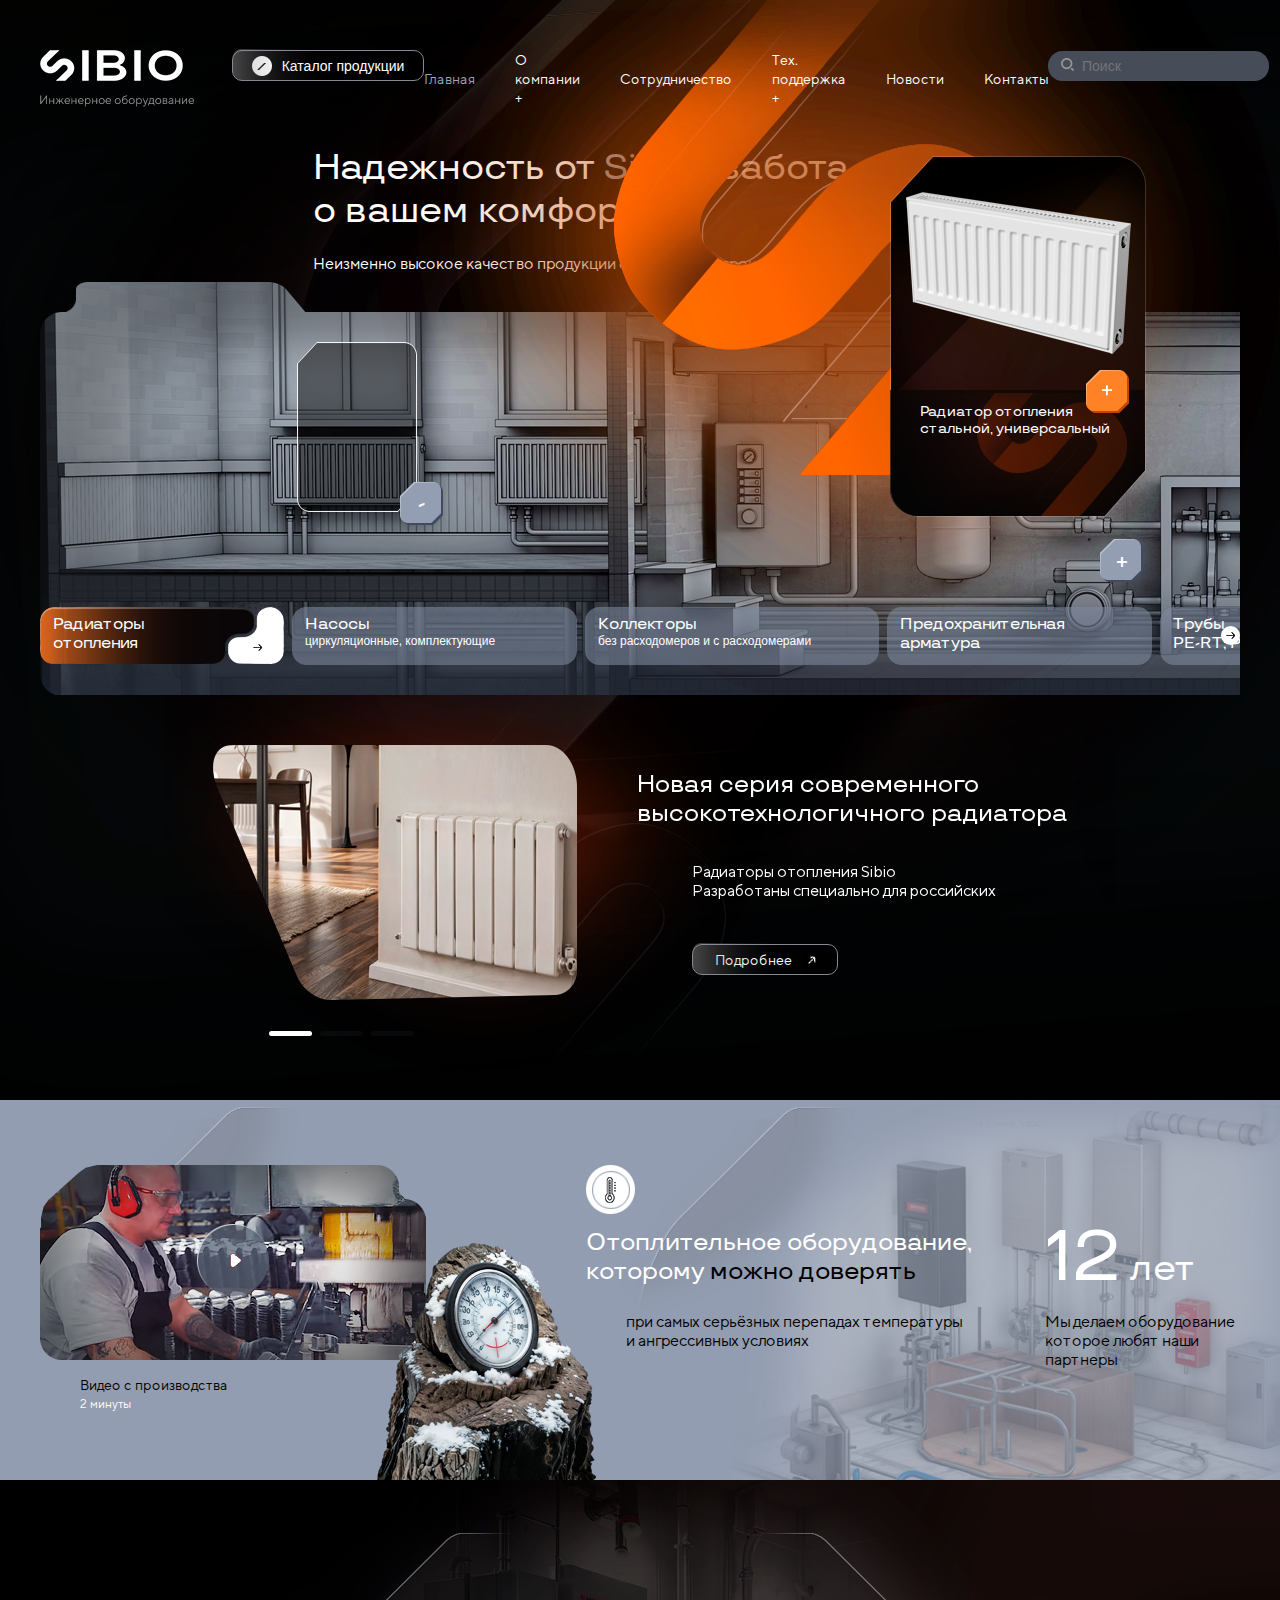
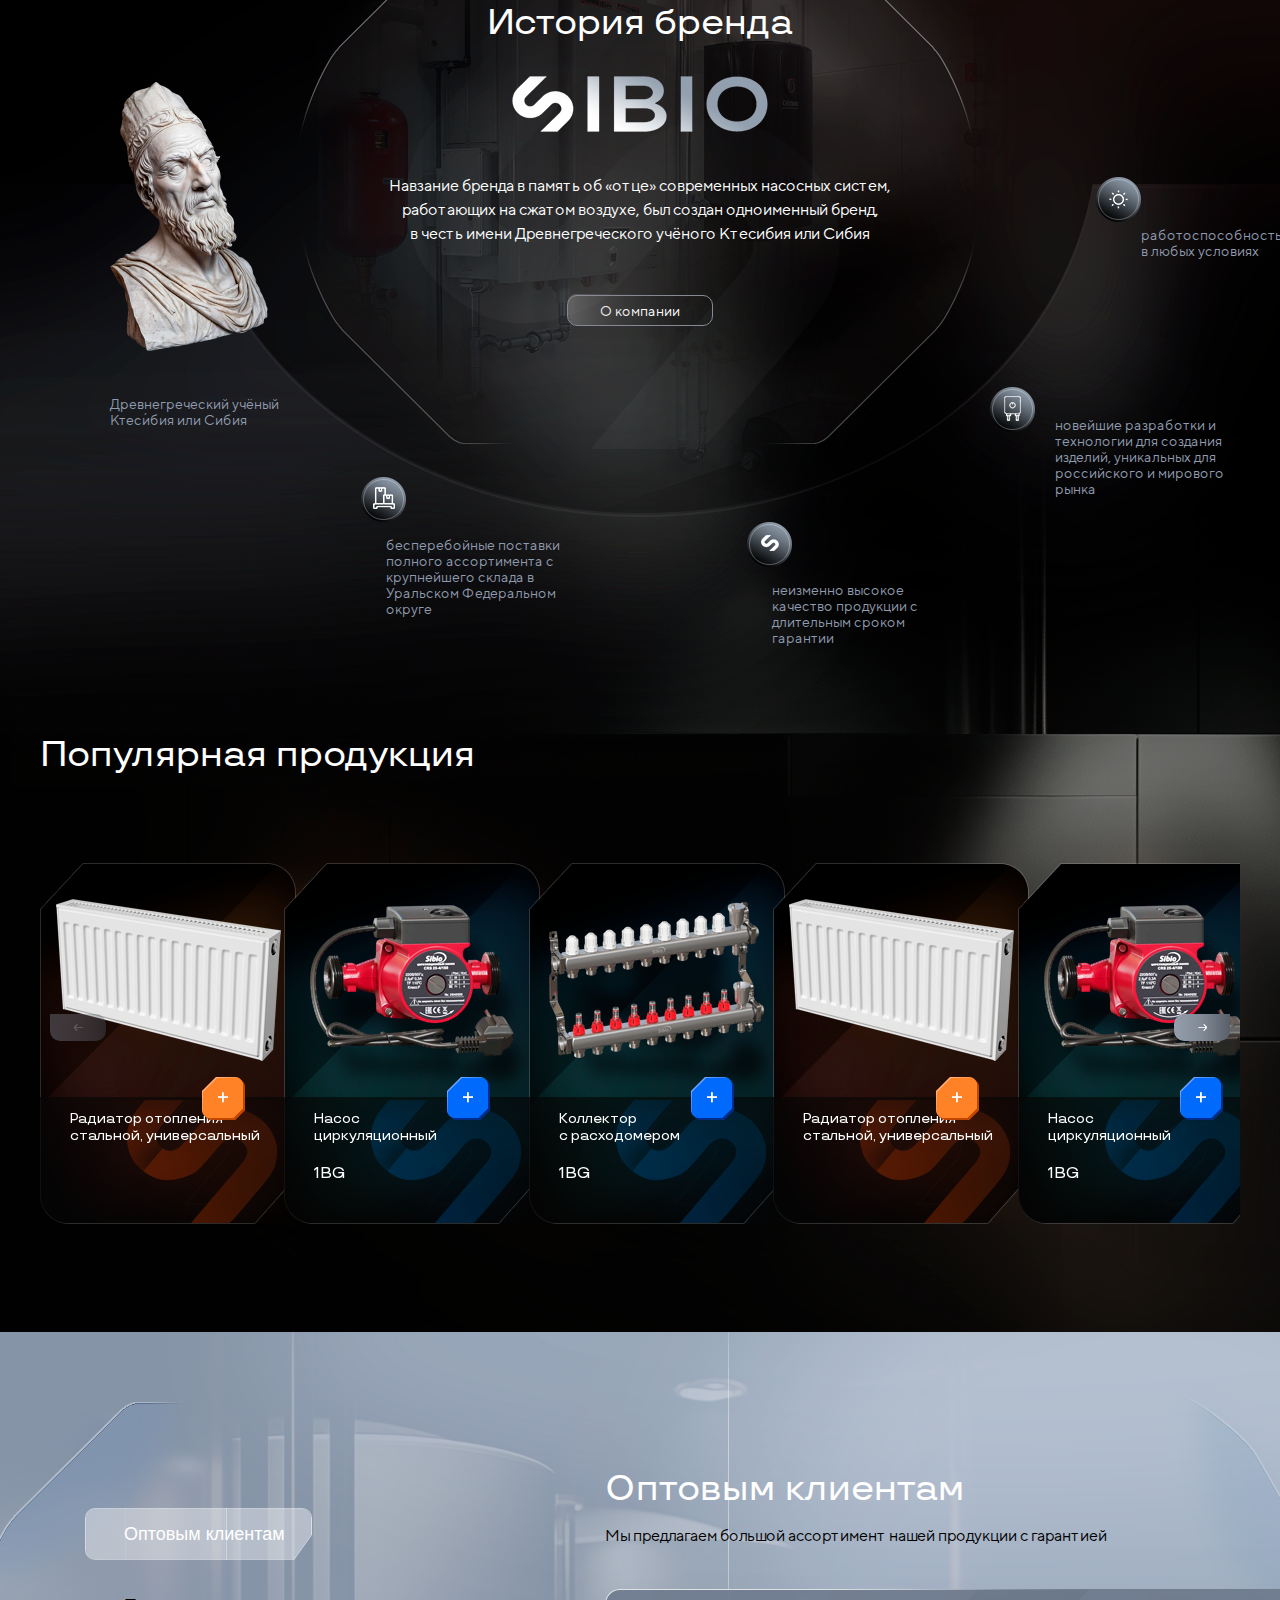
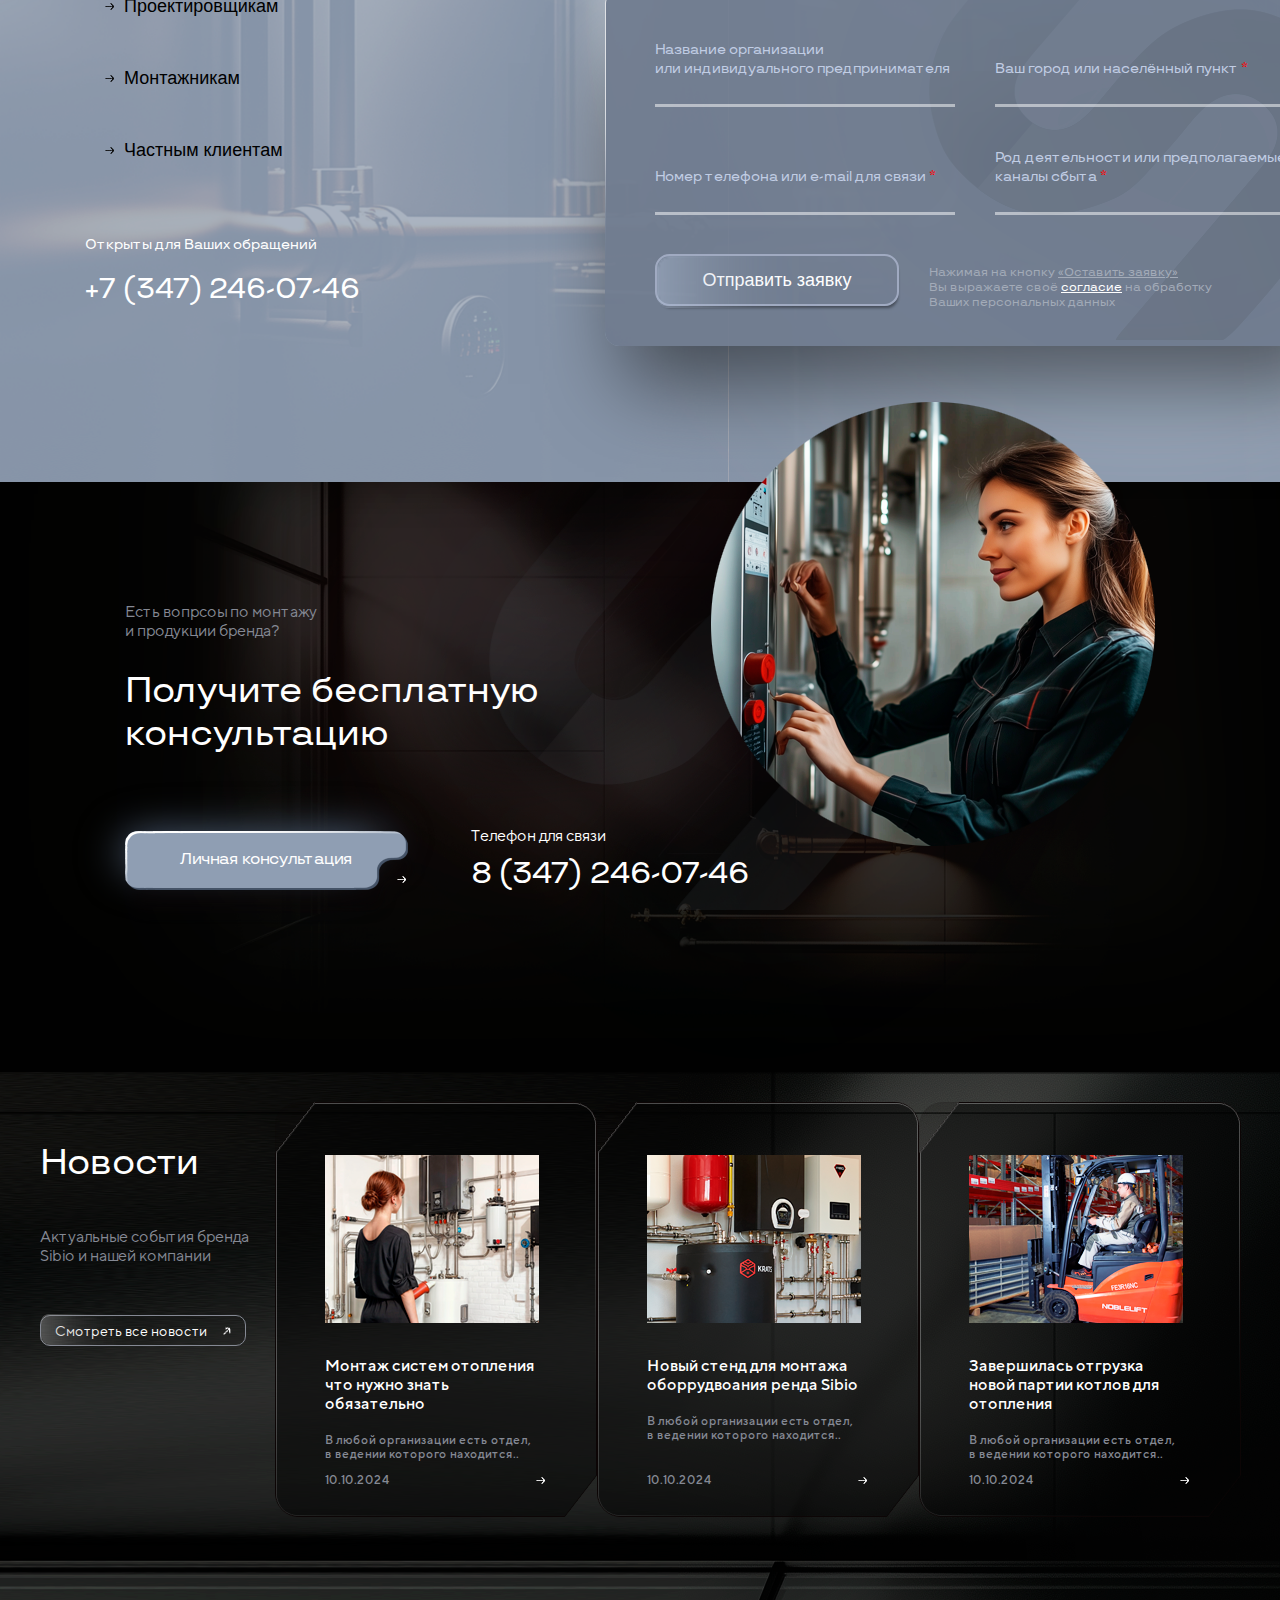
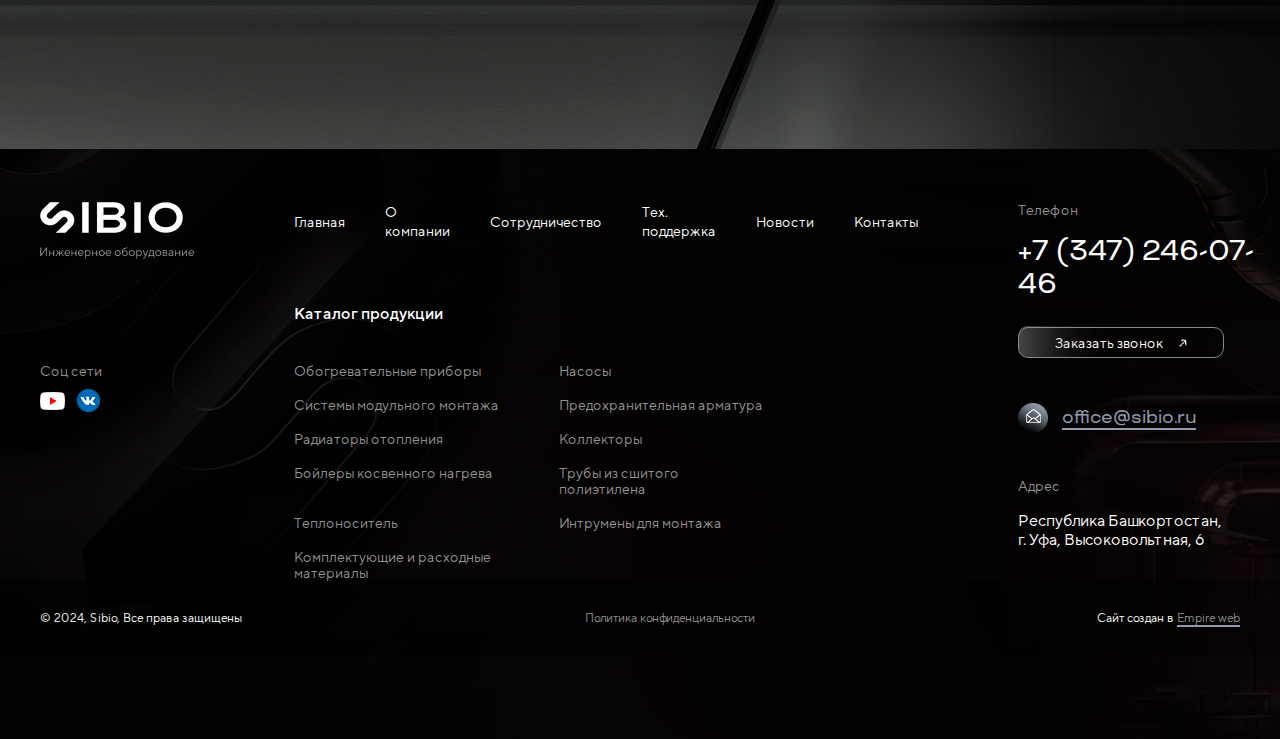
==== commit a96c9912: "new2s" ====
--- a/index.html
+++ b/index.html
@@ -769,19 +769,28 @@
                         <img src="./img/news/new_one.png" alt="">
                         <h2>Монтаж систем отопления что нужно знать обязательно</h2>
                         <p>В любой организации есть отдел, <br> в ведении которого находится..</p>
-                        <span><img src="./img/effects/consultation_btn_arrow.png" alt=""></span>
+                        <div class="bottom_news_card">
+                            <span>10.10.2024</span>
+                            <img src="./img/effects/consultation_btn_arrow.png" alt="">
+                        </div>
                     </a>
                     <a href="#" class="news_card">
                         <img src="./img/news/new_two.png" alt="">
                         <h2>Новый стенд для монтажа оборрудвоания ренда Sibio</h2>
                         <p>В любой организации есть отдел, <br> в ведении которого находится..</p>
-                        <span><img src="./img/effects/consultation_btn_arrow.png" alt=""></span>
+                        <div class="bottom_news_card">
+                            <span>10.10.2024</span>
+                            <img src="./img/effects/consultation_btn_arrow.png" alt="">
+                        </div>
                     </a>
                     <a href="#" class="news_card">
                         <img src="./img/news/new_three.png" alt="">
                         <h2>Завершилась отгрузка новой партии котлов для отопления</h2>
                         <p>В любой организации есть отдел, <br> в ведении которого находится..</p>
-                        <span><img src="./img/effects/consultation_btn_arrow.png" alt=""></span>
+                        <div class="bottom_news_card">
+                            <span>10.10.2024</span>
+                            <img src="./img/effects/consultation_btn_arrow.png" alt="">
+                        </div>
                     </a>
                 </div>
                 <a class="bg_btn_w bg_btn_w_none" href="#">Смотреть все новости <img src="img/header/about_arrow.png" alt=""></a>
--- a/css/style.css
+++ b/css/style.css
@@ -1522,7 +1522,21 @@
     background: url(../img/effects/hover_new_card.png);
 }
 
+.news_card_flex:hover {
+    transition: all .3s ease-in-out;
+    z-index: 999;
+    background: url(../img/effects/hover_new_card_flex.png);
+}
+
 .news_card:hover p {
+    color: #000;
+}
+
+.news_card:hover img {
+    opacity: .45;
+}
+
+.news_card:hover .bottom_news_card span {
     color: #000;
 }
 
@@ -1552,17 +1566,25 @@
     font-weight: 500;
 }
 
-.news_card span {
-    position: absolute;
-    bottom: 33px;
-    right: 68px;
+.news_card .bottom_news_card {
+    position: absolute;
+    bottom: 30px;
+    display: flex;
+    align-items: center;
+    justify-content: space-between;
+    width: 220px;
+}
+
+.news_card .bottom_news_card span {
+    font-size: 12px;
+    font-family: 'TT Norms Pro';
+    color: #858994;
+    font-weight: 500;
+}
+
+.news_card .bottom_news_card img {
     width: 9px;
     height: 7px;
-}
-
-.news_card span img {
-    width: 100%;
-    height: 100%;
 }
 
 footer {
@@ -2175,4 +2197,110 @@
     background: url(../img/bg/menu_footer.png);
     background-repeat: no-repeat;
     background-size: cover;
+}
+
+
+/* НОВОСТИ */
+
+#news_page {
+    background-repeat: no-repeat;
+    background-size: cover;
+    background-position: center top;
+    background-image: url(../img/bg/news_bg.png);
+}
+
+.news_page {
+    display: flex;
+    flex-wrap: wrap;
+    gap: 40px;
+    padding: 100px 88px 200px 88px;
+}
+
+.news_page .news_info {
+    text-align: start;
+    position: relative;
+    width: 322px;
+    height: 415px;
+    display: flex;
+    z-index: 99;
+    flex-direction: column;
+    gap: 20px;
+}
+
+.news_card_no_img {
+    position: relative;
+    overflow: hidden;
+    padding-right: 20px;
+    padding-top: 120px;
+}
+
+.news_card_no_img p {
+    padding-right: 20px;
+}
+
+.news_card_no_img::before {
+    position: absolute;
+    bottom: -20px;
+    right: 0;
+    content: url(../img/news/no_img.png);
+    width: 100%;
+    height: 100%;
+    z-index: 1;
+}
+
+.link_info {
+    display: flex;
+    align-items: center;
+    gap: 11px;
+}
+
+.link_info a {
+    border: none;
+    background: none;
+    padding: 0;
+    margin: 0;
+    width: unset;
+    height: unset;
+    font-size: 12px;
+    font-family: 'TT Norms Pro';
+}
+
+.active_link {
+    color: #fff;
+}
+
+.open_link {
+    color: #6f6a6c !important;
+    position: relative;
+    padding-left: 11px !important;
+}
+
+.open_link::before {
+    position: relative;
+    display: block !important;
+    content: '/' !important;
+    color: #6f6a6c !important;
+    font-family: 'TT Travels';
+    font-weight: 600;
+}
+
+.link_info a::before {
+    display: none;
+}
+
+.news_card_flex {
+    display: flex;
+    gap: 50px;
+    flex-direction: row;
+    width: 685px;
+    background-image: url(../img/effects/new_card_flex.png);
+}
+
+.news_card_flex h2 {
+    margin-top: 0;
+}
+
+.news_card_flex img {
+    width: 317px;
+    height: 304px;
 }--- a/css/media.css
+++ b/css/media.css
@@ -1,3 +1,9 @@
+@media (max-width:1480px) {
+    .wrapper {
+        padding: 0 40px;
+    }
+}
+
 @media (max-width:440px) {
     section,
     #production::before {
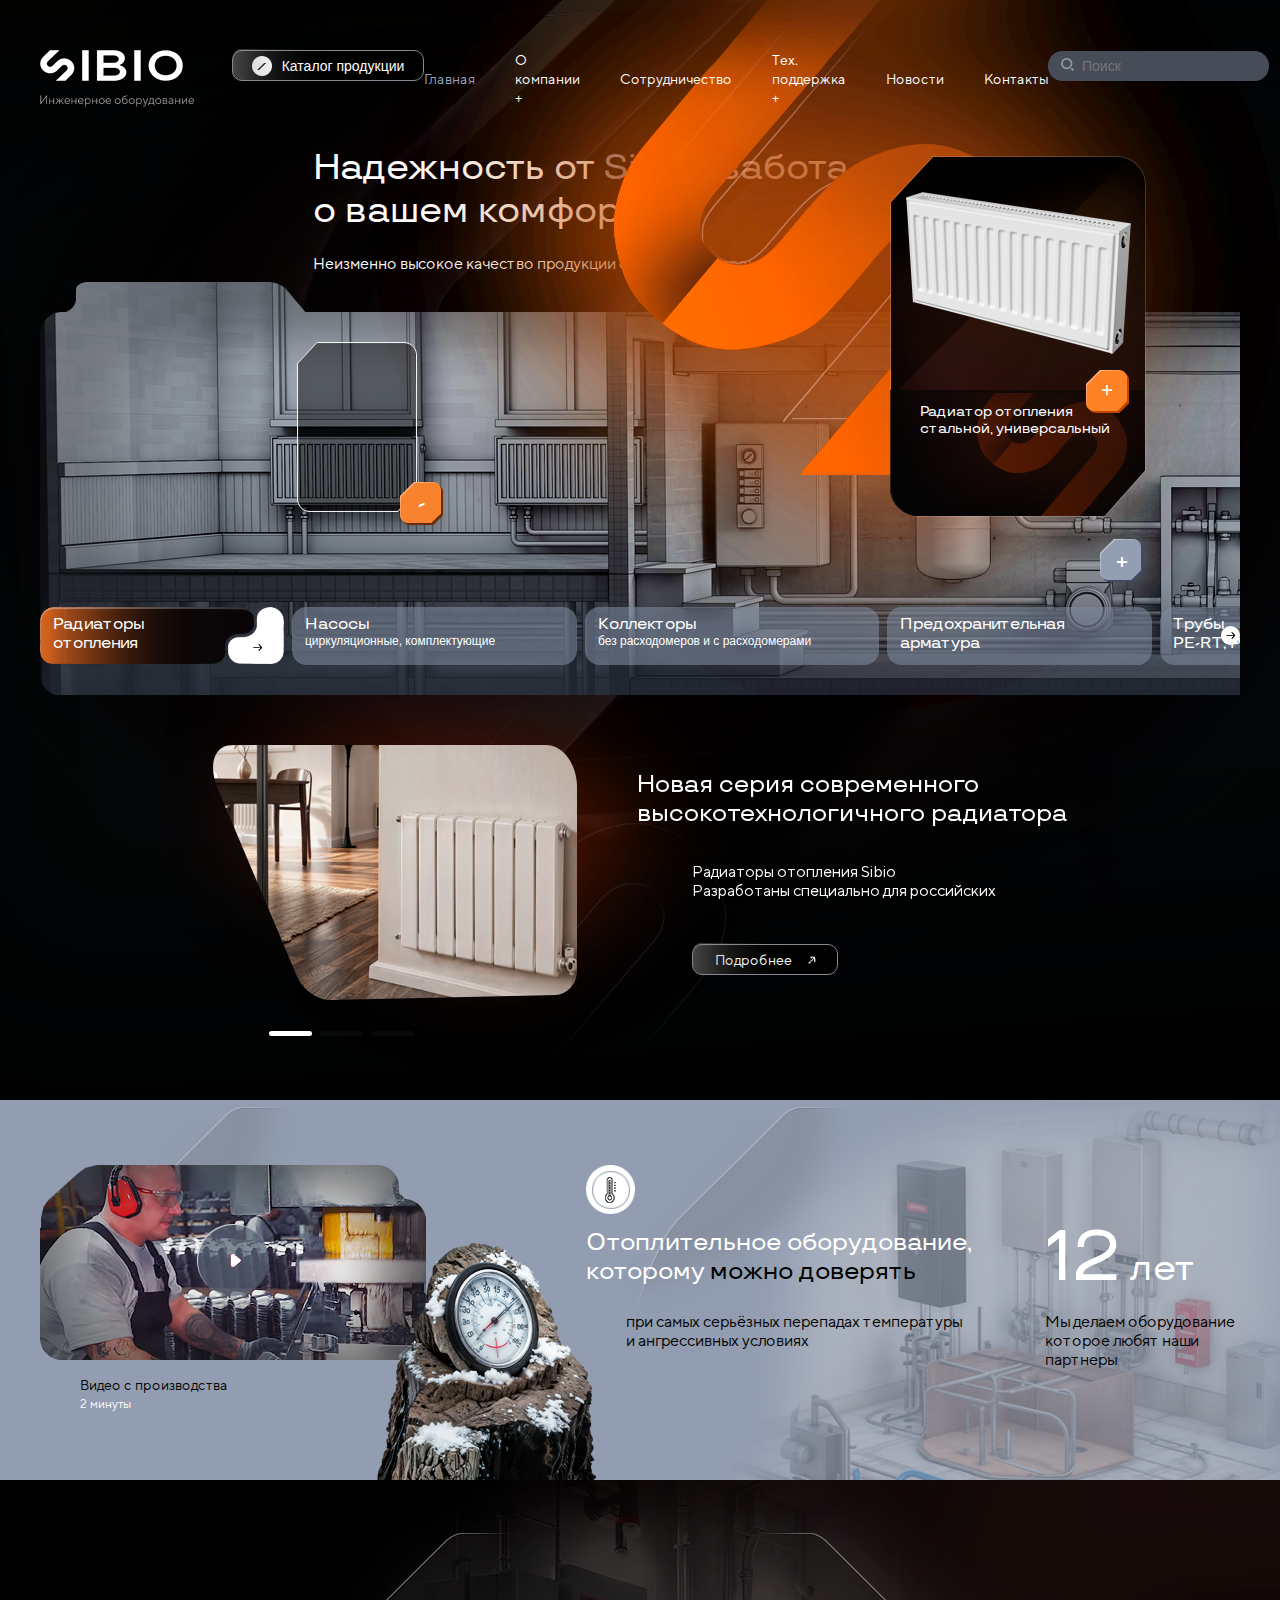
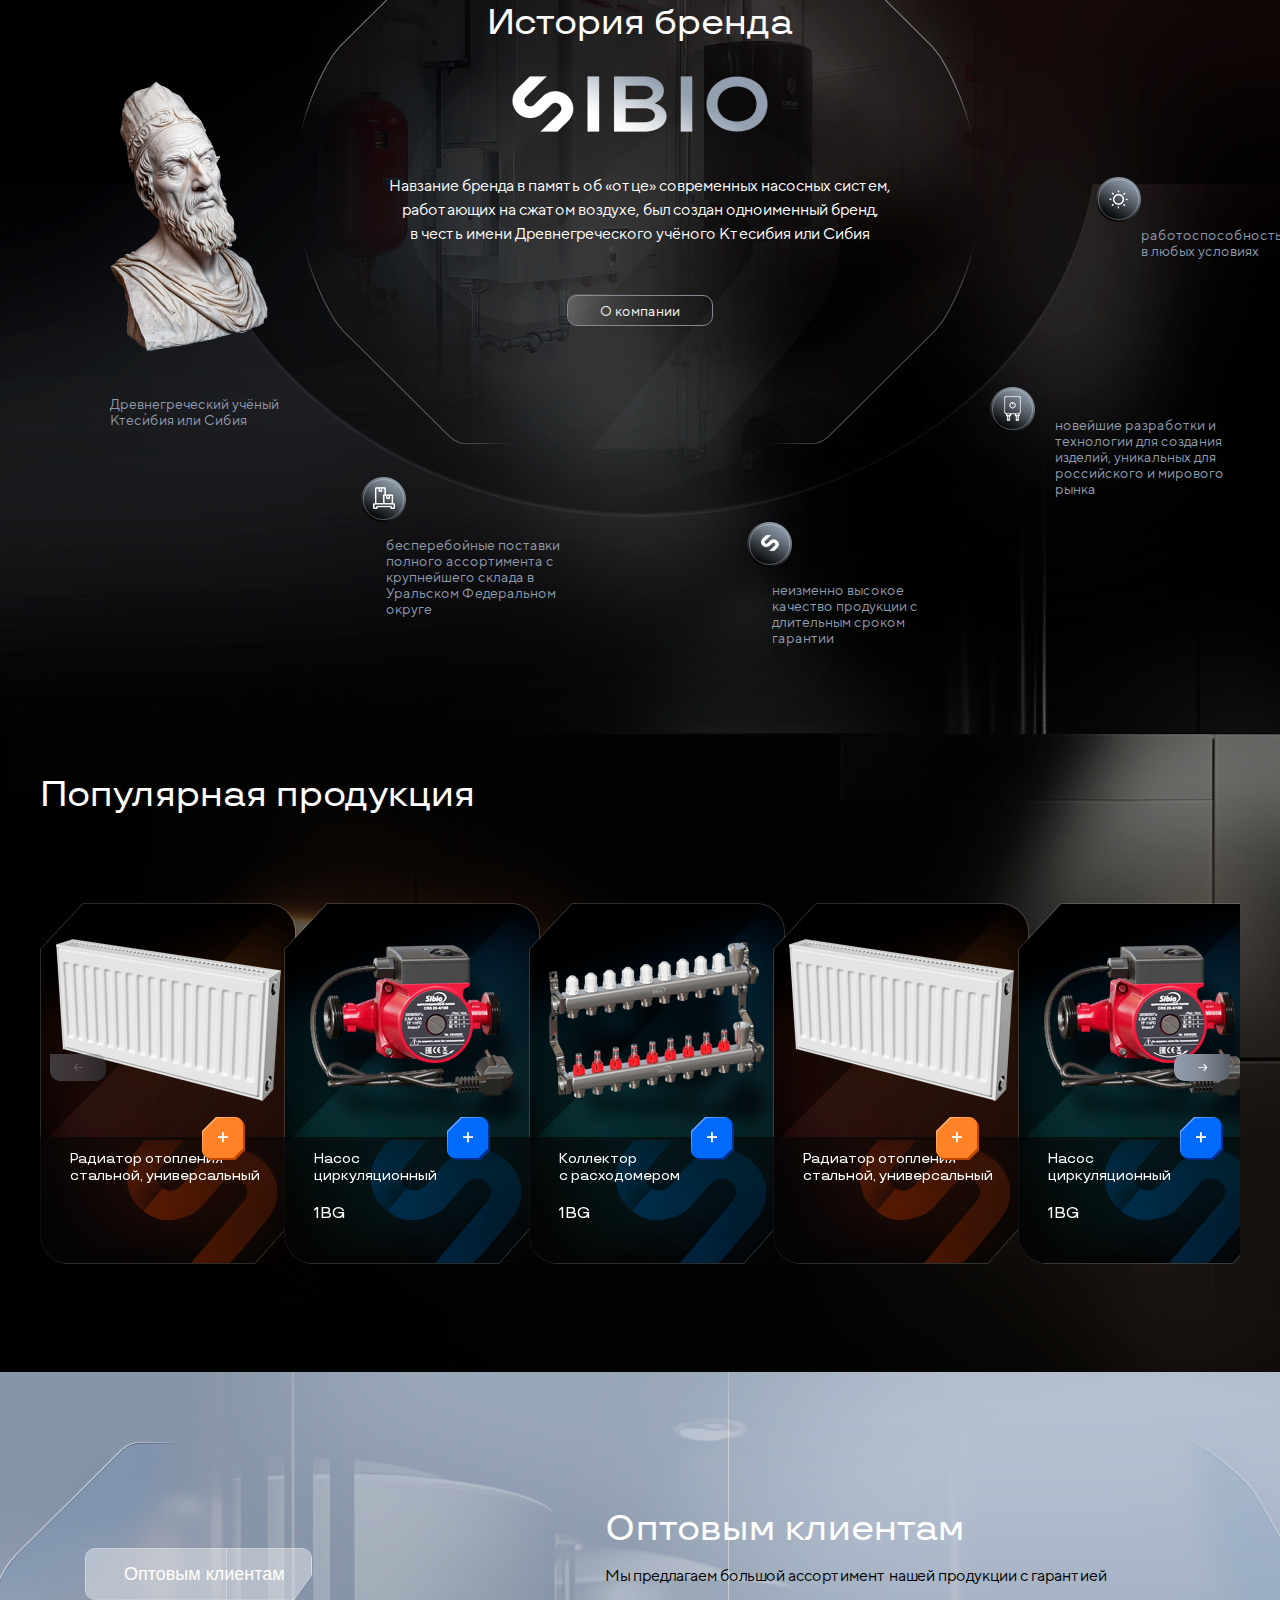
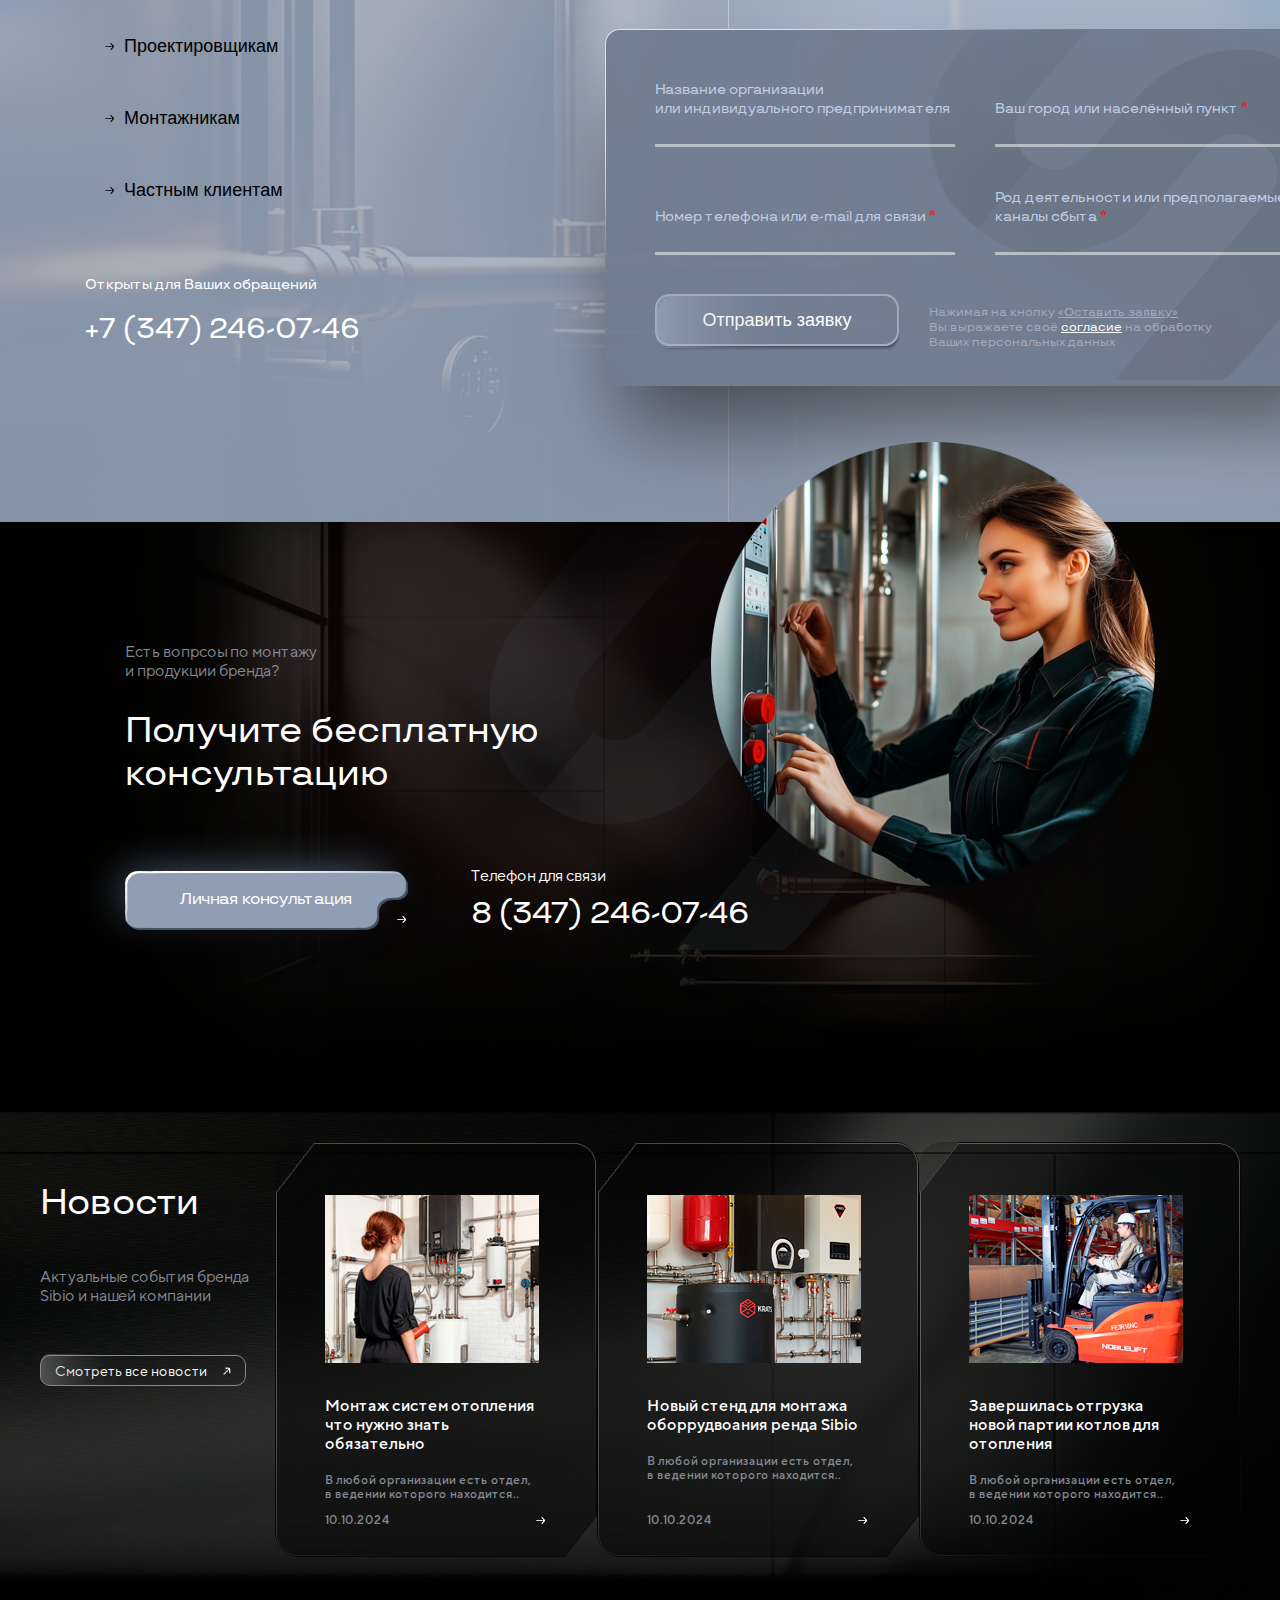
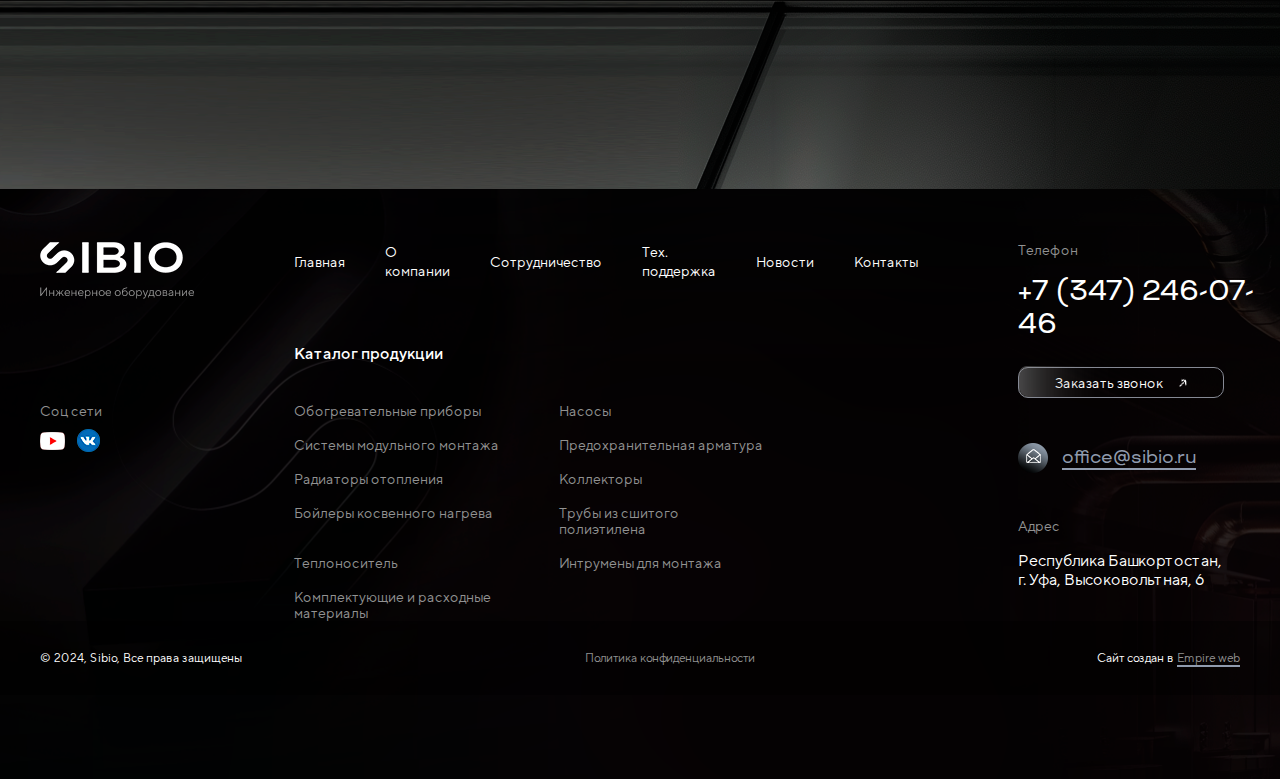
==== commit eb95a651: "swiper_index_fix_bag" ====
--- a/index.html
+++ b/index.html
@@ -180,6 +180,7 @@
 
     <section id="about">
         <div class="s_content">
+            <img class="s_cont" src="./img/effects/red_s.png" alt="">
             <img class="s_cont" src="./img/effects/orange_s.png" alt="">
             <img class="s_cont" src="./img/effects/blue_s.png" alt="">
             <img class="s_cont" src="./img/effects/fiol_s.png" alt="">
@@ -241,6 +242,56 @@
                         </div>
                         <div class="card_slider_info">
                             <h2>Насос<br> циркуляционный </h2>
+                            <h2 style="font-size: 16px;">1BG</h2>
+                        </div>
+                        <a class="card_slider_btn" href="#"><img src="./img/effects/blue_card_btn.png" alt=""></a>
+                    </div>
+                    <div class="card_slider card_slider_blue">
+                        <div class="card_slider_img">
+                            <img src="./img/product/callector.png" alt="">
+                        </div>
+                        <div class="card_slider_info">
+                            <h2>Коллектор<br> с расходомером </h2>
+                            <h2 style="font-size: 16px;">1BG</h2>
+                        </div>
+                        <a class="card_slider_btn" href="#"><img src="./img/effects/blue_card_btn.png" alt=""></a>
+                    </div>
+                    <div class="card_slider card_slider_blue">
+                        <div class="card_slider_img">
+                            <img src="./img/product/callector.png" alt="">
+                        </div>
+                        <div class="card_slider_info">
+                            <h2>Коллектор<br> с расходомером </h2>
+                            <h2 style="font-size: 16px;">1BG</h2>
+                        </div>
+                        <a class="card_slider_btn" href="#"><img src="./img/effects/blue_card_btn.png" alt=""></a>
+                    </div>
+                    <div class="card_slider card_slider_blue">
+                        <div class="card_slider_img">
+                            <img src="./img/product/callector.png" alt="">
+                        </div>
+                        <div class="card_slider_info">
+                            <h2>Коллектор<br> с расходомером </h2>
+                            <h2 style="font-size: 16px;">1BG</h2>
+                        </div>
+                        <a class="card_slider_btn" href="#"><img src="./img/effects/blue_card_btn.png" alt=""></a>
+                    </div>
+                    <div class="card_slider card_slider_blue">
+                        <div class="card_slider_img">
+                            <img src="./img/product/callector.png" alt="">
+                        </div>
+                        <div class="card_slider_info">
+                            <h2>Коллектор<br> с расходомером </h2>
+                            <h2 style="font-size: 16px;">1BG</h2>
+                        </div>
+                        <a class="card_slider_btn" href="#"><img src="./img/effects/blue_card_btn.png" alt=""></a>
+                    </div>
+                    <div class="card_slider card_slider_blue">
+                        <div class="card_slider_img">
+                            <img src="./img/product/callector.png" alt="">
+                        </div>
+                        <div class="card_slider_info">
+                            <h2>Коллектор<br> с расходомером </h2>
                             <h2 style="font-size: 16px;">1BG</h2>
                         </div>
                         <a class="card_slider_btn" href="#"><img src="./img/effects/blue_card_btn.png" alt=""></a>
@@ -867,11 +918,14 @@
 
         </div>
     </footer>
+
     <script src="https://code.jquery.com/jquery-3.6.0.min.js"></script>
     <script src="https://cdn.jsdelivr.net/npm/swiper@11/swiper-bundle.min.js"></script>
+    <script src="js/index.js"></script>
     <script src="js/main.js"></script>
     <script src="js/animation.js"></script>
     <script src="js/swiper.js"></script>
+
 </body>
 
 </html>--- a/css/style.css
+++ b/css/style.css
@@ -73,7 +73,7 @@
     gap: 10px;
     width: 192px;
     height: 31px;
-    background: #000;
+    background: transparent;
     border-radius: 10px;
     border: 1px solid #858994;
 }
@@ -432,7 +432,7 @@
 }
 
 .about_card_btn {
-    background-image: url(../img/effects/plus_btn.svg);
+    /* background-image: url(../img/effects/plus_btn.svg); */
     color: #fff;
     background-size: 100%;
     width: 43px;
@@ -872,6 +872,7 @@
 
 #product {
     padding-bottom: 108px;
+    padding-top: 40px;
     background-image: url(../img/bg/product_bg.png);
     background-size: cover;
     background-repeat: no-repeat;
@@ -1242,7 +1243,8 @@
     z-index: 9;
 }
 
-.video {
+.video,
+.detal_info_video {
     position: relative;
     display: flex;
     align-items: center;
@@ -1250,7 +1252,8 @@
     margin-bottom: 17px;
 }
 
-.video::after {
+.video::after,
+.detal_info_video::after {
     content: url(../img/effects/play_btn.png);
     position: absolute;
 }
@@ -1890,6 +1893,7 @@
 
 .bg_btn_w {
     transition: all .3s ease-in;
+    background: transparent;
 }
 
 .bg_btn_w_none {
@@ -2303,4 +2307,2373 @@
 .news_card_flex img {
     width: 317px;
     height: 304px;
+}
+
+
+/* Каталог */
+
+.top_background {
+    width: 100%;
+    height: 296px;
+    position: absolute;
+    top: 0;
+    display: block;
+}
+
+.top_background img {
+    object-fit: cover;
+    width: 100%;
+    height: 100%;
+}
+
+.head_page_info {
+    padding-top: 50px;
+}
+
+.head_page {
+    display: flex;
+    flex-direction: column;
+    gap: 20px;
+    padding-left: 90px;
+}
+
+.links_info {
+    display: flex;
+    align-items: center;
+    gap: 11px;
+}
+
+.links_info a {
+    border: none;
+    background: none;
+    padding: 0;
+    margin: 0;
+    width: unset;
+    height: unset;
+    font-size: 12px;
+    font-family: 'TT Norms Pro';
+    color: #fff;
+    display: flex;
+}
+
+.links_info a:last-child {
+    color: #6f6a6c !important;
+    position: relative;
+    padding-right: 11px;
+}
+
+.links_info a:last-child::after {
+    display: none !important;
+}
+
+.links_info a::after {
+    position: relative;
+    display: block !important;
+    content: '/' !important;
+    color: #6f6a6c !important;
+    font-family: 'TT Travels';
+    font-weight: 600;
+    margin-left: 11px;
+}
+
+.info_page {
+    width: 100%;
+    padding-right: 215px;
+    display: flex;
+    align-items: end;
+    justify-content: start;
+    text-align: start;
+    flex-direction: column;
+}
+
+.info_page p {
+    max-width: 700px;
+    line-height: 24px;
+    font-size: 16px;
+}
+
+.info_page p span {
+    color: #9c9fb2;
+}
+
+.catalog_page {
+    padding: 63px 80px 115px 80px;
+    display: flex;
+    flex-wrap: wrap;
+    gap: 42px 18px;
+}
+
+.catalog_card {
+    position: relative;
+    width: 686px;
+    height: 359px;
+    display: flex;
+    justify-content: space-between;
+    background-image: url(../img/catalog/catalog_card.png);
+    background-repeat: no-repeat;
+    background-size: 100%;
+    transition: opacity 0.3s ease-in-out, transform 0.3s ease-in-out;
+}
+
+.catalog_card:hover {
+    transition: opacity 0.3s ease-in-out, transform 0.3s ease-in-out;
+}
+
+.catalog_card::after,
+.catalog_card::before {
+    position: absolute;
+    z-index: -0;
+    display: block;
+    opacity: 0;
+    /* Изначально скрыто */
+    transition: opacity 0.3s ease-in-out, transform 0.3s ease-in-out;
+    transform: scale(0.95);
+    /* Добавляем легкое уменьшение */
+}
+
+.catalog_card::after {
+    top: -101px;
+    left: -103px;
+    content: '';
+    /* Оставляем пустым контент */
+}
+
+.catalog_card::before {
+    bottom: -155px;
+    right: -130px;
+    content: '';
+    /* Оставляем пустым контент */
+}
+
+
+/* Hover effects with transitions */
+
+.red_hover:hover::after {
+    content: url(../img/catalog/red.png);
+    /* Задаем картинку */
+    opacity: 1;
+    /* Плавное появление */
+    transform: scale(1);
+    /* Возвращаемся к нормальному размеру */
+}
+
+.orange_hover:hover::after {
+    content: url(../img/catalog/orange.png);
+    opacity: 1;
+    transform: scale(1);
+}
+
+.blue_hover:hover::after {
+    content: url(../img/catalog/blue.png);
+    opacity: 1;
+    transform: scale(1);
+}
+
+.blue_two_hover:hover::after {
+    content: url(../img/catalog/blue_two.png);
+    opacity: 1;
+    transform: scale(1);
+}
+
+.violet_hover:hover::after {
+    content: url(../img/catalog/violet.png);
+    opacity: 1;
+    transform: scale(1);
+}
+
+.green_hover:hover::after {
+    content: url(../img/catalog/green.png);
+    opacity: 1;
+    transform: scale(1);
+}
+
+
+/* Hover before effects with transitions */
+
+.red_hover:hover::before {
+    content: url(../img/catalog/red_two.png);
+    opacity: 1;
+    transform: scale(1);
+}
+
+.orange_hover:hover::before {
+    content: url(../img/catalog/orange_two.png);
+    opacity: 1;
+    transform: scale(1);
+}
+
+.blue_hover:hover::before {
+    content: url(../img/catalog/blue_three.png);
+    opacity: 1;
+    transform: scale(1);
+}
+
+.blue_two_hover:hover::before {
+    content: url(../img/catalog/blue_four.png);
+    opacity: 1;
+    transform: scale(1);
+}
+
+.violet_hover:hover::before {
+    content: url(../img/catalog/violet_two.png);
+    opacity: 1;
+    transform: scale(1);
+}
+
+.green_hover:hover::before {
+    content: url(../img/catalog/green_two.png);
+    opacity: 1;
+    transform: scale(1);
+}
+
+.catalog_info {
+    padding: 67px 0 37px 83px;
+    z-index: 3;
+}
+
+.catalog_info h2 {
+    font-size: 24px;
+    line-height: 24px;
+    height: 74px;
+    margin-bottom: 25px;
+    font-family: 'TT Norms Pro';
+    font-weight: 400;
+}
+
+.catalog_info ol {
+    display: flex;
+    flex-direction: column;
+    gap: 20px;
+}
+
+.catalog_info a {
+    font-size: 16px;
+    font-weight: 400;
+    line-height: 14px;
+    color: #bdbfc5;
+    font-family: 'TT Norms Pro';
+    transition: color .3s ease;
+}
+
+.catalog_info a:hover {
+    color: #fff;
+    transition: color .3s ease;
+}
+
+.catalog_img {
+    width: 100%;
+    max-width: 315px;
+    height: 100%;
+    display: flex;
+    align-items: center;
+    justify-content: center;
+    z-index: 3;
+}
+
+.catalog_img img {
+    object-fit: none;
+    width: 100%;
+    height: 100%;
+}
+
+.more_link {
+    display: flex;
+    align-items: center;
+    gap: 10px;
+    margin-top: 20px;
+}
+
+
+/* ПОИСК */
+
+#search_page {
+    background-image: url(../img/search/bg.png);
+    background-repeat: no-repeat;
+    background-size: cover;
+    background-position: top;
+    width: 100%;
+}
+
+#search_page .top_background {
+    height: 487px;
+}
+
+#search_page .head_page_info {
+    margin-bottom: 60px;
+}
+
+.search_form {
+    display: flex;
+    align-items: center;
+    gap: 20px;
+    width: 100%;
+    max-width: 1053px;
+    margin-top: 25px;
+}
+
+.search_form input {
+    width: 100%;
+    height: 47px;
+    display: flex;
+    align-items: center;
+    padding: 0 32px;
+    border-radius: 14.5px;
+    max-width: 918px;
+    background: #464c58be;
+    font-size: 16px;
+    font-weight: 400;
+    color: #fff;
+    font-family: 'TT Norms Pro';
+}
+
+.search_form input::placeholder {
+    color: #c9c9c9;
+}
+
+.search_form button {
+    width: 114px;
+    height: 45px;
+    background: #ffffff11;
+    border-radius: 10px;
+    border: 1px solid #ffffff8f;
+    font-size: 16px;
+    font-weight: 500;
+    color: #fff;
+    font-family: 'TT Travels';
+    color: #fff;
+}
+
+.result_search {
+    display: flex;
+    flex-direction: column;
+    gap: 10px;
+    margin-top: 20px;
+}
+
+.result_search h2 {
+    font-size: 24px;
+}
+
+.result_search p {
+    font-weight: 400;
+    font-size: 16px;
+}
+
+.search_arrows,
+.search_word {
+    color: #909bae;
+}
+
+.search_sum {
+    font-size: 24px;
+}
+
+.search_page_content {
+    width: 100%;
+    max-width: 1053px;
+    margin-left: 90px;
+    padding-bottom: 130px;
+}
+
+.search_page_content {
+    display: flex;
+    flex-direction: column;
+    padding-top: 60px;
+}
+
+.search_product {
+    display: flex;
+    align-items: center;
+    justify-content: space-between;
+    width: 100%;
+    border-bottom: 1px solid rgba(255, 255, 255, 0.3);
+    padding-bottom: 40px;
+    margin-bottom: 40px;
+}
+
+.search_product_parametrs,
+.search_product_info,
+.redact_sum,
+.quantity,
+.search_button {
+    display: flex;
+    align-items: center;
+}
+
+.search_product_info {
+    gap: 38px;
+}
+
+.search_product_info_img {
+    min-width: 176px;
+    min-height: 122px;
+    max-width: 176px;
+    max-height: 122px;
+    background-size: cover;
+    background-repeat: no-repeat;
+    display: flex;
+    align-items: center;
+    justify-content: center;
+}
+
+.orange_product {
+    background-image: url(../img/search/orange_product.png);
+}
+
+.blue_product {
+    background-image: url(../img/search/blue_product.png);
+}
+
+.search_product_info_title {
+    display: flex;
+    flex-direction: column;
+    gap: 15px;
+    width: 100%;
+    max-width: 185px;
+}
+
+.search_product_info_title h3,
+.search_product_info_title a {
+    font-size: 14px;
+    font-weight: 500;
+    line-height: auto;
+    color: #fff;
+    font-family: 'TT Travels';
+}
+
+.search_product_info_title p {
+    font-size: 13px;
+    font-weight: 500;
+    font-family: 'TT Travels';
+    color: #909bae;
+}
+
+.price {
+    display: flex;
+    flex-direction: column;
+    align-items: end;
+}
+
+.price span {
+    font-weight: 400;
+    font-size: 20px;
+    line-height: auto;
+    color: #fff;
+    font-family: 'TT Norms Pro';
+}
+
+.price span.action {
+    font-size: 14px;
+    color: #909bae;
+    text-decoration: line-through;
+}
+
+.redact_sum {
+    gap: 13px;
+}
+
+.redact_sum p {
+    font-family: 'TT Norms Pro';
+    font-size: 14px;
+    color: #909bae;
+}
+
+.redact_sum {
+    margin: 0 50px;
+}
+
+.quantity {
+    width: 98px;
+    height: 20px;
+    border-radius: 5px;
+    border: 1px solid #fff;
+    display: flex;
+    align-items: center;
+    justify-content: space-between;
+    overflow: hidden;
+}
+
+.quantity input {
+    width: 57px;
+    height: 100%;
+    display: flex;
+    align-items: center;
+    justify-content: center;
+    text-align: center;
+    outline: none;
+    font-family: 'TT Norms Pro';
+    color: #fff;
+    font-size: 18px;
+    font-weight: 400;
+    background: rgba(255, 255, 255, .32);
+}
+
+.quantity button {
+    width: 100%;
+    height: 100%;
+    display: flex;
+    align-items: center;
+    justify-content: center;
+    text-align: center;
+    font-size: 18px;
+    font-weight: 400;
+    color: #fff;
+    background: none;
+    outline: none;
+    font-family: 'TT Norms Pro';
+}
+
+.minus-btn {
+    padding-bottom: 18px;
+}
+
+.plus-btn {
+    padding-bottom: 3px;
+}
+
+.btn_basket {
+    width: 91px;
+    height: 37px;
+    display: flex;
+    align-items: center;
+    justify-content: center;
+    background: none;
+    color: #fff;
+    font-size: 13px;
+    font-weight: 500;
+    font-family: 'TT Travels';
+    margin-right: 13px;
+}
+
+.orange_btn {
+    background-image: url(../img/search/orange_btn.png);
+}
+
+.blue_btn {
+    background-image: url(../img/search/blue_btn.png);
+}
+
+.btn_one_click {
+    width: 125px;
+    height: 33px;
+    display: flex;
+    align-items: center;
+    justify-content: center;
+    background: none;
+    border-radius: 5px;
+    overflow: hidden;
+    position: relative;
+    color: #fff;
+    border: 1px solid rgba(255, 255, 255, 0.5);
+    font-size: 12px;
+    font-weight: 500;
+    font-family: 'TT Travels';
+}
+
+.btn_one_click::before {
+    content: url(../img/search/btn_bg.png);
+    position: absolute;
+    z-index: 0;
+    left: 0;
+}
+
+.search_news {
+    display: flex;
+    justify-content: space-between;
+    align-items: center;
+    width: 100%;
+    border-bottom: 1px solid rgba(255, 255, 255, 0.3);
+    padding-bottom: 40px;
+    margin-bottom: 40px;
+}
+
+.search_news_info {
+    display: flex;
+    flex-direction: column;
+    gap: 28px;
+    max-width: 831px;
+}
+
+.search_news_info .title_link {
+    font-size: 20px;
+    font-weight: 500;
+    color: #fff;
+    line-height: auto;
+    text-decoration: underline;
+}
+
+.search_news_info .title_link:hover {
+    color: #909bae;
+    text-decoration: none;
+}
+
+.search_news_info p {
+    font-size: 15px;
+    font-weight: 400;
+    color: #fff;
+    font-family: 'TT Norms Pro';
+    margin-bottom: 10px;
+    line-height: 24px;
+}
+
+.search_news_btn button {
+    font-size: 14px;
+    font-weight: 400;
+    color: #fff;
+    font-family: 'TT Norms Pro';
+    display: flex;
+    align-items: center;
+    justify-content: center;
+    gap: 13px;
+    border-radius: 8px;
+    background: none;
+    width: 146px;
+    height: 31px;
+    border: 1px solid rgba(255, 255, 255, .32);
+}
+
+.more_news {
+    position: relative;
+    font-size: 16px;
+    font-weight: 400;
+    color: rgba(255, 255, 255, 0.5);
+    font-family: 'TT Norms Pro';
+    display: flex;
+    align-items: center;
+    justify-content: center;
+    gap: 13px;
+    border-radius: 8px;
+    background: none;
+    width: 100%;
+    overflow: hidden;
+    height: 31px;
+    transition: all .3s ease-in-out;
+    border: 1px solid rgba(255, 255, 255, .32);
+}
+
+.more_news:hover {
+    transition: all .3s ease-in-out;
+    color: #000;
+    background: #fff;
+    font-weight: 500;
+}
+
+.more_news::before {
+    content: url(../img/search/btn_bg2.png);
+    position: absolute;
+    z-index: 0;
+    left: 0;
+}
+
+
+/* ПРОДУКТ */
+
+#product_page {
+    padding-top: 60px;
+}
+
+#product_page .wrapper {
+    position: relative;
+}
+
+.background_page {
+    display: block;
+    top: 0;
+    left: 0;
+    position: absolute;
+    z-index: 0;
+    width: 100%;
+    height: 100%;
+}
+
+.background_page img {
+    width: 100%;
+    object-fit: cover;
+}
+
+#product_page .wrapper,
+#add_info .wrapper {
+    padding: 0 70px;
+}
+
+.product_header {
+    margin-top: 40px;
+    display: flex;
+    justify-content: space-between;
+}
+
+.product_header h1 {
+    max-width: 520px;
+    font-size: 42px;
+    font-family: 'TT Travels';
+    font-weight: 500;
+}
+
+.product_header_info {
+    display: flex;
+    gap: 45px;
+}
+
+.product_header_info_box {
+    display: flex;
+    flex-direction: column;
+    gap: 10px;
+}
+
+.product_header_info_box p {
+    min-height: 36px;
+    font-size: 16px;
+    font-weight: 400;
+    font-family: 'TT Norms Pro';
+}
+
+.product_header_info_box span {
+    min-height: 36px;
+    font-size: 16px;
+    font-weight: 500;
+    color: #909bae;
+    font-family: 'TT Travels';
+}
+
+.product_info {
+    margin-top: 60px;
+    display: flex;
+    gap: 60px;
+    justify-content: space-between;
+}
+
+.shodow_img {
+    position: absolute;
+    z-index: -0;
+    display: block;
+    width: 1238px;
+    height: 979px;
+    top: -40px;
+    left: -45px;
+}
+
+.shodow_img {
+    width: 100%;
+    height: 100%;
+}
+
+.gallery_flex_img {
+    position: relative;
+    display: flex;
+    gap: 5px;
+    margin: 5px 0 0 10px;
+}
+
+.gallery_flex_img .gallery_flex_img_cont {
+    width: 75px;
+    height: 68px;
+    position: relative;
+    overflow: hidden;
+    cursor: pointer;
+}
+
+.gallery_flex_img img {
+    width: 100%;
+    height: 100%;
+    object-fit: cover;
+    /* Подстраиваем изображение под контейнер */
+    mask-image: url('../img/product/mask_gallery.png');
+    /* Применяем ту же маску */
+    mask-size: contain;
+    mask-repeat: no-repeat;
+    mask-position: center;
+    background-color: #000;
+    background-image: url(../img/product/mask_gallery.png);
+    position: relative;
+    background-size: 100%;
+    z-index: 2;
+    /* Изображение выше псевдоэлемента */
+}
+
+.gallery_content {
+    position: relative;
+    width: 857px;
+    height: 568px;
+    overflow: hidden;
+}
+
+.galleru_img {
+    width: 100%;
+    height: 100%;
+}
+
+.galleru_img img {
+    position: absolute;
+    top: 0;
+    left: 0;
+    width: 100%;
+    height: 100%;
+    object-fit: scale-down;
+    /* Подстраиваем изображение под контейнер */
+    mask-image: url('../img/product/mask_product.png');
+    /* Применяем ту же маску */
+    mask-size: contain;
+    mask-repeat: no-repeat;
+    mask-position: center;
+    /* background-color: #000;
+    background-image: url(../img/product/mask_product.png); */
+}
+
+.advantages {
+    display: flex;
+    align-items: center;
+    gap: 60px;
+    margin-top: 50px;
+}
+
+.advantages_box {
+    display: flex;
+    align-items: center;
+    gap: 20px;
+}
+
+.ad_img {
+    min-width: 45px;
+    min-height: 45px;
+    max-width: 45px;
+    max-height: 45px;
+    border-radius: 50px;
+    padding: 3px;
+    display: flex;
+    align-items: center;
+    justify-content: center;
+    background-image: url(../img/product/ad3.png);
+}
+
+.advantages_box h4 {
+    max-width: 150px;
+    font-size: 14px;
+    font-weight: 400;
+    color: #fff;
+    font-family: 'TT Norms Pro';
+}
+
+.product_page {
+    padding-bottom: 75px;
+}
+
+.product_info_content {
+    display: flex;
+    flex-direction: column;
+    z-index: 9;
+}
+
+.product_price {
+    display: flex;
+    gap: 10px;
+    align-items: end;
+    margin-bottom: 40px;
+}
+
+.product_price h2 {
+    font-size: 36px;
+    font-weight: 400;
+    color: #fff;
+    font-family: 'TT Norms Pro';
+}
+
+.product_price span {
+    font-size: 24px;
+    font-weight: 400;
+    color: #909bae;
+    text-decoration: line-through;
+    font-family: 'TT Norms Pro';
+}
+
+.product_info_content .redact_sum {
+    margin: 0;
+    margin-bottom: 40px;
+}
+
+.product_info_content .redact_sum .quantity {
+    height: 28px;
+    width: 123px;
+}
+
+.product_info_content .redact_sum .quantity input {
+    width: 57px;
+}
+
+.availability {
+    border-radius: 6px;
+    background: rgba(31, 34, 33, 0.8);
+    height: 24px;
+    padding: 0 12px 2px 12px;
+    display: flex;
+    align-items: center;
+    justify-content: center;
+}
+
+.availability p {
+    font-size: 15px;
+    font-weight: 400;
+    font-family: 'TT Norms Pro';
+    color: #909bae;
+}
+
+.availability p .green {
+    color: #42a224;
+}
+
+.product_indo_btn {
+    display: flex;
+    align-items: center;
+    gap: 15px;
+    margin-bottom: 10px;
+}
+
+.product_indo_btn button {
+    width: 255px;
+    display: flex;
+    align-items: center;
+    justify-content: center;
+    height: 62px;
+    color: #fff;
+    font-size: 18px;
+    font-weight: 500;
+    font-family: 'TT Travels';
+}
+
+.pr_inf_btn.blue_btn {
+    background: url(../img/product/basket_mask.png);
+    background-size: 100%;
+    background-repeat: no-repeat;
+}
+
+.product_indo_btn .btn_one_click {
+    border-radius: 8px;
+}
+
+.product_indo_btn .btn_one_click::before {
+    height: 100%;
+    content: url(../img/product/bnt_click.png);
+}
+
+.product_info_description h3 {
+    font-size: 18px;
+    font-weight: 400;
+    font-family: 'TT Norms Pro';
+    color: #fff;
+    margin-bottom: 24px;
+}
+
+.product_info_description {
+    margin-top: 45px;
+}
+
+.pr_in_desc_info {
+    max-height: 90px;
+    overflow: hidden;
+    position: relative;
+    transition: max-height 0.3s ease-in-out;
+    /* Плавное изменение высоты */
+}
+
+.pr_in_desc_info::after {
+    content: "";
+    position: absolute;
+    bottom: 0;
+    left: 0;
+    width: 100%;
+    height: 30px;
+    /* Высота затемнения */
+    background: linear-gradient(to top, rgba(0, 0, 0, 0.9), transparent);
+    /* Градиент от черного к прозрачному */
+    pointer-events: none;
+    /* Чтобы элемент не блокировал клики */
+    transition: opacity 0.3s ease-in-out;
+    /* Плавное исчезновение затемнения */
+    opacity: 1;
+    /* Изначально затемнение видимо */
+}
+
+.pr_in_desc_info.open::after {
+    opacity: 0;
+    /* Затемнение исчезает при раскрытии */
+}
+
+.more_info img {
+    transition: transform 0.3s ease-in-out;
+    /* Плавное вращение изображения */
+}
+
+.product_info_description p span {
+    color: #909bae;
+}
+
+.product_info_description p {
+    font-size: 15px;
+    font-weight: 400;
+    color: #fff;
+    line-height: 20px;
+    font-family: 'TT Norms Pro';
+}
+
+.product_info_description ol {
+    display: flex;
+    flex-direction: column;
+    gap: 8px;
+}
+
+.product_info_description li {
+    position: relative;
+    display: flex;
+    align-items: center;
+    gap: 15px;
+}
+
+.product_info_description li::before {
+    content: ' ';
+    display: block;
+    width: 4px;
+    height: 4px;
+    border-radius: 50px;
+    background: #fff;
+}
+
+.more_info {
+    display: flex;
+    align-items: center;
+    gap: 8px;
+    background: none;
+    font-size: 14px;
+    font-weight: 400;
+    color: #909bae;
+    font-family: 'TT Norms Pro';
+    margin-top: 15px;
+}
+
+.doc_link {
+    width: 152px;
+    height: 31px;
+    display: flex;
+    align-items: center;
+    justify-content: center;
+    background: none;
+    border-radius: 6px;
+    overflow: hidden;
+    position: relative;
+    color: #fff;
+    border: 1px solid rgba(255, 255, 255, 0.5);
+    font-size: 12px;
+    font-weight: 500;
+    font-family: 'TT Travels';
+    margin-top: 52px;
+}
+
+.doc_link::before {
+    content: url(../img/search/btn_bg.png);
+    position: absolute;
+    z-index: 0;
+    left: 0;
+}
+
+.doc_link span {
+    border-bottom: 1px dotted #fff;
+}
+
+.specifications h3 {
+    font-size: 18px;
+    font-weight: 400;
+    font-family: 'TT Norms Pro';
+    color: #fff;
+}
+
+.spec_hr {
+    width: 100%;
+    height: 1px;
+    background: #4b4c4c;
+    margin: 15px 0 30px;
+}
+
+.specifications_info {
+    padding-right: 60px;
+    display: flex;
+    justify-content: space-between;
+    align-items: center;
+    padding-bottom: 70px;
+}
+
+.specifications_content {
+    display: flex;
+    flex-direction: column;
+    gap: 14px;
+    width: 100%;
+    max-width: 410px;
+    position: relative;
+}
+
+.spec_row {
+    display: flex;
+    justify-content: space-between;
+    margin-bottom: 10px;
+    width: 100%;
+    position: relative;
+    /* Добавляем пунктирную линию как вариант оформления */
+}
+
+.spec_row span {
+    color: #909bae;
+    font-family: 'TT Norms Pro';
+}
+
+.spec_param {
+    position: relative;
+    padding-right: 10px;
+    width: 100%;
+    display: flex;
+    font-size: 16px;
+    font-weight: 400;
+    white-space: nowrap;
+}
+
+.spec_param::after {
+    position: relative;
+    width: 100%;
+    content: ' ';
+    margin-left: 5px;
+    display: block;
+    height: 80%;
+    border-bottom: 1px dotted rgba(255, 255, 255, 0.3);
+}
+
+.spec_value {
+    white-space: nowrap;
+    display: flex;
+    max-width: 115px;
+    text-align: start;
+    justify-content: start;
+    font-size: 18px;
+    font-weight: 400;
+    color: #fff !important;
+}
+
+.spec_cont_hr {
+    width: 1px;
+    display: block;
+    height: 170px;
+    background: #4b4c4c;
+}
+
+#add_info {
+    padding: 40px 0 100px;
+    background-image: url(../img/product/bg2.png);
+    background-repeat: no-repeat;
+    background-position: top center;
+    background-size: cover;
+}
+
+.add_info {
+    display: flex;
+    align-items: self-start;
+    gap: 100px;
+}
+
+.accordion_section {
+    width: 100%;
+    max-width: 865px;
+    border-top: 1px solid #333;
+}
+
+.accordion_item {
+    border-bottom: 1px solid #333;
+    padding: 30px 0 40px;
+}
+
+.accordion_header {
+    display: flex;
+    justify-content: space-between;
+    align-items: center;
+    cursor: pointer;
+    transition: transform 0.3s ease;
+}
+
+.accordion_toggle {
+    display: flex;
+    align-items: center;
+    justify-content: center;
+    background: none;
+    border: none;
+    font-size: 20px;
+    color: #000;
+    cursor: pointer;
+    width: 20px;
+    height: 20px;
+    border-radius: 50px;
+    background: #fff;
+    transition: transform 0.3s ease;
+}
+
+.accordion_header span {
+    font-size: 18px;
+    font-weight: 400;
+    font-family: 'TT Norms Pro';
+    color: #fff;
+}
+
+.accordion_content {
+    max-height: 0;
+    overflow: hidden;
+    transition: all 0.3s ease-out;
+    display: flex;
+    flex-wrap: wrap;
+    gap: 26px;
+}
+
+.accordion_item.active .accordion_content {
+    max-height: auto;
+    margin-top: 40px;
+    /* Максимальная высота, которая достаточно велика для контента */
+}
+
+.file_item {
+    position: relative;
+    display: flex;
+    align-items: center;
+    padding: 10px;
+    border-radius: 8px;
+    text-align: center;
+    width: 271px;
+    height: 88px;
+    display: flex;
+    align-items: center;
+    justify-content: start;
+    padding-left: 20px;
+    gap: 10px;
+    z-index: 1;
+    transition: opacity .3s ease;
+}
+
+.file_item:hover::before {
+    opacity: .3;
+    transition: opacity .3s ease;
+}
+
+.file_item::before {
+    transition: opacity .3s ease;
+    position: absolute;
+    z-index: -1;
+    left: 0;
+    top: 0;
+    content: url(../img/product/file_bg.png);
+}
+
+.file_info {
+    display: flex;
+    flex-direction: column;
+    align-items: start;
+}
+
+.file_format {
+    background-color: #cacddb;
+    padding: 5px 10px;
+    border-radius: 6px;
+    display: flex;
+    align-items: center;
+    justify-content: center;
+    min-width: 44px;
+    height: 26px;
+    font-size: 12px;
+    font-weight: 500;
+    font-family: 'TT Travels';
+    color: #000;
+    box-shadow: 2px 2px 9px 2px #cacddb51;
+}
+
+.file_name {
+    font-size: 14px;
+    color: #fff;
+}
+
+.file_size {
+    font-size: 12px;
+    color: #aaa;
+    margin-top: 5px;
+}
+
+.file_preview_section {
+    width: 271px;
+    display: flex;
+    flex-direction: column;
+    gap: 30px;
+}
+
+.file_preview {
+    position: relative;
+    width: 100%;
+    height: 276px;
+    display: flex;
+    flex-direction: column;
+    gap: 35px;
+    padding: 21px 0 0 28px;
+    z-index: 1;
+    transition: opacity .3s ease;
+}
+
+.file_preview:hover::before {
+    opacity: .3;
+    transition: opacity .3s ease;
+}
+
+.file_preview::before {
+    transition: opacity .3s ease;
+    position: absolute;
+    width: 100%;
+    height: 100%;
+    z-index: -1;
+    left: 0;
+    top: 0;
+    display: block;
+    content: url(../img/product/file_bg_2.png);
+}
+
+.file_preview_title {
+    display: flex;
+    align-items: start;
+    gap: 15px;
+}
+
+.file_image {
+    width: 100px;
+    height: auto;
+    margin-top: 10px;
+    margin-bottom: 10px;
+}
+
+.file_preview .file_format {
+    background-color: #bbb;
+    padding: 5px;
+    border-radius: 4px;
+}
+
+.file_preview .file_name {
+    font-size: 14px;
+    color: #fff;
+    font-family: 'TT Norms Pro';
+    max-width: 140px;
+}
+
+.file_preview .file_size {
+    font-size: 12px;
+    font-family: 'TT Norms Pro';
+    color: #909bae;
+    margin-top: 10px;
+}
+
+.file_preview_img {
+    width: 223px;
+    height: 132px;
+    display: flex;
+    flex-direction: column;
+    align-items: center;
+    justify-content: end;
+    padding-bottom: 15px;
+    position: relative;
+}
+
+.file_preview_bg_img {
+    position: absolute;
+    width: 100%;
+    height: 100%;
+    z-index: -1;
+    top: 0;
+    left: 0;
+}
+
+.file_preview_bg_img img {
+    width: 100%;
+    height: 100%;
+}
+
+
+/* БЛОК С ИНФОРМАЦИЕЙ */
+
+#detal_info {
+    background: url(../img/product/detal_info_bg.png);
+    background-size: cover;
+}
+
+#detal_info .wrapper {
+    padding: 100px 0 100px 130px;
+    position: relative;
+}
+
+#detal_info .wrapper::after {
+    position: absolute;
+    content: url(../img/product/wrapper_after.png);
+    left: -20px;
+    top: 0;
+    z-index: 0;
+}
+
+#detal_info .wrapper::before {
+    position: absolute;
+    content: url(../img/product/wrapper_before.png);
+    left: 118px;
+    top: 182px;
+    z-index: 0;
+}
+
+#detal_info h2 {
+    font-size: 24px;
+    font-weight: 500;
+    color: #fff;
+    font-family: 'TT Travels';
+    max-width: 726px;
+}
+
+.detal_info {
+    z-index: 2;
+    position: relative;
+    margin-top: 50px;
+    display: flex;
+    align-items: self-start;
+    width: 100%;
+    justify-content: space-between;
+    gap: 20px;
+}
+
+.detal_info p {
+    font-family: 'TT Norms Pro';
+    color: #101314;
+    font-size: 16px;
+    font-weight: 400;
+    line-height: 24px;
+}
+
+.detal_info_content {
+    display: flex;
+    flex-direction: column;
+    position: relative;
+}
+
+.d_i_flex {
+    display: flex;
+    align-items: start;
+    gap: 68px;
+    padding-left: 170px;
+    margin-bottom: 63px;
+}
+
+.d_i_flex_box {
+    max-width: 318px;
+    display: flex;
+    flex-direction: column;
+    gap: 20px;
+}
+
+.d_i_text_cont {
+    margin-left: 70px;
+    max-width: 844px;
+    display: flex;
+    flex-direction: column;
+    gap: 30px;
+}
+
+.detal_info_video {
+    width: 805px;
+    height: 347px;
+    position: relative;
+    overflow: hidden;
+    margin-top: 60px;
+}
+
+.detal_info_video img {
+    width: 100%;
+    height: 100%;
+    object-fit: cover;
+    mask-image: url('../img/product/video_img.png');
+    mask-size: contain;
+    mask-repeat: no-repeat;
+    mask-position: center;
+    z-index: 0;
+}
+
+.detalInfoSwiper {
+    max-width: 410px;
+}
+
+.detal_info_content_swiper {
+    position: relative;
+}
+
+.detalInfoSwiper .detal_swiper_img {
+    margin-bottom: 66px;
+    width: 100%;
+    height: 256px;
+    overflow: hidden;
+    position: relative;
+}
+
+.detal_swiper_img img {
+    width: 100%;
+    height: 100%;
+    object-fit: cover;
+    mask-image: url('../img/product/swiper_mask.png');
+    mask-size: contain;
+    mask-repeat: no-repeat;
+    mask-position: center;
+    z-index: 0;
+}
+
+.detal_info_content_swiper .swiper-pagination {
+    bottom: unset;
+    left: 30px;
+    top: 280px;
+    text-align: start;
+}
+
+.detal_info_content_swiper p {
+    margin-left: 30px;
+    max-width: 100%;
+    font-size: 12px;
+    line-height: normal;
+}
+
+
+/* КОРЗИНА */
+
+#basket_page,
+#order_page {
+    padding-top: 60px;
+}
+
+#order_page {
+    padding-bottom: 60px;
+}
+
+.basket_title {
+    display: flex;
+    align-items: center;
+    justify-content: space-between;
+    max-width: 886px;
+    margin: 20px 0 40px;
+}
+
+.basket_title h1 {
+    font-size: 42px;
+    font-family: 'TT Travels';
+}
+
+.basket_title button {
+    display: flex;
+    align-items: center;
+    justify-content: center;
+    gap: 25px;
+    width: 207px;
+    height: 40px;
+    background: #464c58;
+    font-size: 14px;
+    font-weight: 500;
+    color: #fff;
+    border: none;
+    border-radius: 14px;
+    font-family: 'TT Travels';
+}
+
+.backet_content {
+    display: flex;
+    align-items: self-start;
+    gap: 30px;
+    padding-bottom: 60px;
+}
+
+.backet_info {
+    display: flex;
+    flex-direction: column;
+    padding: 14px;
+    width: 886px;
+    background-color: #0e0f11;
+    background-image: url(../img/basket/basket_info_bg.png);
+    background-size: 100%;
+    background-position: left top;
+    border-radius: 16px;
+    background-repeat: no-repeat;
+}
+
+.basket_product {
+    padding: 20px 15px 31px 19px;
+    border-bottom: none;
+    position: relative;
+    cursor: pointer;
+    margin: 0;
+}
+
+.basket_product:hover {
+    background-image: url(../img/basket/basket_product.png);
+    background-repeat: no-repeat;
+    background-size: cover;
+}
+
+.delete_product {
+    display: flex;
+    width: 46px;
+    height: 46px;
+    background: none;
+    position: relative;
+    transition: opacity .3s ease;
+}
+
+.delete_product img {
+    z-index: 2;
+    width: 100%;
+    height: 100%;
+    transition: opacity .3s ease;
+}
+
+.delete_red {
+    opacity: 0;
+    position: absolute;
+    left: 0;
+    top: 0;
+    z-index: 1;
+}
+
+.delete_product:hover .delete_red {
+    opacity: 1;
+    transition: opacity .3s ease;
+}
+
+.delete_product:hover .delete_one {
+    opacity: 0;
+    transition: opacity .3s ease;
+}
+
+.search_product_info_title a:hover {
+    text-decoration: underline;
+}
+
+.search_product_info_title .availability {
+    width: 125px;
+    height: 24px;
+    font-size: 12px;
+    display: flex;
+    align-items: center;
+    justify-content: center;
+    padding: 0;
+    font-family: 'TT Norms Pro';
+}
+
+.back_to_basket {
+    position: relative;
+    z-index: 3;
+    font-size: 14px;
+    font-weight: 400;
+    color: #fff;
+    display: flex;
+    align-items: center;
+    justify-content: center;
+    gap: 10px;
+    width: 196px;
+    height: 31px;
+    background: transparent;
+    border-radius: 10px;
+    border: 1px solid #858994;
+    margin-top: 30px;
+}
+
+.back_to_basket::before {
+    content: url(../img/effects/catalog.png);
+    display: block;
+    position: absolute;
+    left: 0;
+}
+
+.hr_basket {
+    width: 100%;
+    height: 1px;
+    border: none;
+    background: rgba(255, 255, 255, .32);
+    margin-top: 30px;
+}
+
+.basket_sidebar {
+    display: flex;
+    flex-direction: column;
+    gap: 20px;
+}
+
+.result_box {
+    width: 585px;
+    height: 299px;
+    background: url(../img/basket/result.png);
+    background-size: 100%;
+    padding: 50px 10px 30px 65px;
+    overflow: hidden;
+    position: relative;
+}
+
+.result_box::before {
+    position: absolute;
+    content: url(../img/basket/s.png);
+    height: 100%;
+    right: 40px;
+    bottom: 0;
+    z-index: -0;
+}
+
+.result_box h3 {
+    font-size: 24px;
+    font-weight: 400;
+    color: #fff;
+    font-family: 'TT Norms Pro';
+}
+
+.result_box p {
+    font-size: 16px;
+    font-weight: 400;
+    color: #909bae;
+    margin: 22px 0 34px;
+}
+
+.result_box p span {
+    font-size: 36px;
+    color: #fff;
+    margin-right: 5px;
+}
+
+.result_box .result_flex {
+    display: flex;
+    align-items: center;
+    gap: 15px;
+    position: relative;
+    z-index: 3;
+}
+
+.result_box .result_flex button {
+    height: 68px;
+    display: flex;
+    align-items: center;
+    justify-content: center;
+    gap: 15px;
+    background: transparent;
+}
+
+.arrange_btn {
+    width: 259px;
+    position: relative;
+    z-index: 1;
+    color: #0e090c;
+    font-size: 18px;
+    font-weight: 500;
+    font-family: 'TT Travels';
+    transition: all .3s ease-in;
+}
+
+.arrange_btn::before {
+    content: url(../img/basket/arrange.png);
+    width: 100%;
+    height: 100%;
+    position: absolute;
+    z-index: -1;
+    transition: opacity .3s ease-in;
+}
+
+.arrange_btn:hover {
+    color: #fff;
+    transition: color .3s ease-in;
+}
+
+.arrange_btn:hover::before {
+    transition: opacity .3s ease-in;
+    opacity: .6;
+}
+
+.fast_btn {
+    font-family: 'TT Travels';
+    font-size: 18px;
+    font-weight: 500;
+    position: relative;
+    height: 65px;
+    width: 213px;
+    display: flex;
+    align-items: center;
+    justify-content: center;
+    color: #fff;
+    background-color: transparent;
+    border: 2px solid #a0aac1;
+    border-radius: 14.5px;
+    box-shadow: 2px 5px 3px -3px rgba(0, 0, 0, 0.4);
+    transition: background .3s ease-in-out;
+}
+
+.fast_btn:hover {
+    transition: background .3s ease-in-out;
+    background: rgba(255, 255, 255, 0.5) !important;
+}
+
+.fast_btn::before {
+    content: ' ';
+    background: url(../img/effects/form_btn_two.png);
+    position: absolute;
+    background-repeat: no-repeat;
+    background-size: cover;
+    width: 166px;
+    z-index: -0;
+    top: 0;
+    left: 0;
+    height: 100%;
+}
+
+
+/* КАТАЛОГ ПОДКАТЕГОРИЯ */
+
+.d_i_text_cont_to_img {
+    display: flex;
+    align-items: center;
+}
+
+.d_i_text_cont_to_img p {
+    max-width: 555px;
+}
+
+.cat_page_cont_header {
+    display: flex;
+    justify-content: space-between;
+    margin-bottom: 50px;
+}
+
+.cat_page_flex {
+    display: flex;
+    gap: 15px;
+}
+
+.cat_page_flex a {
+    display: flex;
+    align-items: center;
+    justify-content: center;
+    gap: 25px;
+    width: auto;
+    padding: 0 20px;
+    height: 40px;
+    background: #464c58;
+    font-size: 14px;
+    font-weight: 500;
+    color: #fff;
+    border: none;
+    border-radius: 14px;
+    font-family: 'TT Travels';
+}
+
+.catalog_page_content {
+    width: 100%;
+    display: flex;
+    justify-content: space-between;
+    padding-bottom: 50px;
+}
+
+.catalog_page_wrapper {
+    padding: 0px 70px;
+}
+
+#catalog_pages .background_page {
+    top: 296px;
+}
+
+#catalog_pages .head_page_info {
+    padding: 60px 70px 50px 70px;
+}
+
+.catalog_page_product {
+    display: flex;
+    flex-wrap: wrap;
+    gap: 30px;
+}
+
+.catalog_page_product .card_slider {
+    display: flex;
+}
+
+.catalog_wrappers {
+    position: relative;
+}
+
+
+/* ОФОРМЛЕНИЕ ЗАКАЗА */
+
+#order_page .wrapper {
+    padding-left: 80px;
+}
+
+.order_content {
+    display: flex;
+    justify-content: space-between;
+    width: 100%;
+}
+
+.order_form {
+    width: 100%;
+    max-width: 860px;
+}
+
+.order_header {
+    display: flex;
+    flex-direction: column;
+    gap: 20px;
+    margin-bottom: 20px;
+}
+
+.order_header h4 {
+    color: #fff;
+    font-size: 15px;
+    font-weight: 400;
+    font-family: 'TT Norms Pro';
+}
+
+.order_header h4 span {
+    color: #ca2727;
+}
+
+.order_header p {
+    font-size: 13px;
+    font-weight: 400;
+    font-family: 'TT Norms Pro';
+    color: #909bae;
+}
+
+.form-group {
+    position: relative;
+    margin-bottom: 20px;
+}
+
+.radio-option {
+    display: flex;
+    align-items: center;
+    margin-bottom: 10px;
+    cursor: pointer;
+}
+
+.radio_group {
+    display: flex;
+    gap: 33px;
+    margin-bottom: 35px;
+}
+
+.radio_group {
+    display: flex;
+    gap: 30px;
+    /* Пространство между кнопками */
+}
+
+.radio-option {
+    display: inline-block;
+    position: relative;
+    font-family: 'TT Travels';
+}
+
+.radio-option input[type="radio"] {
+    position: absolute;
+    opacity: 0;
+    cursor: pointer;
+    height: 19px;
+    width: 19px;
+    display: flex;
+    align-items: center;
+    justify-content: center;
+}
+
+.radio-option label {
+    padding-left: 30px;
+    font-size: 13px;
+    color: #fff;
+    cursor: pointer;
+    font-weight: 500;
+    transition: color .3s ease-in;
+}
+
+.radio-option:hover label {
+    color: #909bae;
+    transition: color .3s ease-in;
+}
+
+.radio-option label::before {
+    content: "";
+    position: absolute;
+    left: 0;
+    top: 50%;
+    transform: translateY(-50%);
+    width: 19px;
+    height: 19px;
+    border: 2px solid #fff;
+    border-radius: 50%;
+    background-color: #fff;
+    transition: all 0.3s ease;
+}
+
+.radio-option label::after {
+    content: "";
+    position: absolute;
+    left: 7px;
+    top: 50%;
+    transform: translateY(-50%);
+    min-width: 8px;
+    min-height: 8px;
+    max-width: 8px;
+    max-height: 8px;
+    background-color: transparent;
+    border-radius: 50%;
+    transition: background-color 0.3s ease;
+}
+
+.radio-option input[type="radio"]:checked+label::after {
+    background-color: red;
+    /* Красный цвет кружочка при активном выборе */
+}
+
+.radio-option input[type="radio"]:hover+label::after {
+    background-color: #888;
+    /* Серый кружочек при наведении */
+}
+
+.order_form_flex {
+    display: flex;
+    flex-wrap: wrap;
+    width: 100%;
+    gap: 60px;
+}
+
+.order_form_flex .form-group {
+    width: calc(50% - 30px);
+    position: relative;
+}
+
+.order_form_flex .form-group label {
+    font-size: 13px;
+    font-weight: 500;
+    font-family: 'TT Travels';
+    color: #909bae;
+    position: absolute;
+    transition: all 0.3s ease;
+    left: 0;
+    top: 20px;
+    z-index: 1;
+}
+
+.error_input {
+    position: absolute;
+    font-size: 13px;
+    font-weight: 500;
+    font-family: 'TT Travels';
+    color: #ca2727;
+    margin: 10px 0 0 0;
+}
+
+.order_form_flex .form-group label span {
+    color: #ca2727;
+}
+
+.order_form_flex .form-group input {
+    width: 100%;
+    height: 52px;
+    border-bottom: 1px solid rgba(255, 255, 255, 0.5);
+    background: transparent;
+    position: relative;
+    z-index: 2;
+    color: #fff;
+    font-size: 16px;
+    font-weight: 500;
+    font-family: 'TT Travels';
+}
+
+textarea {
+    width: 100%;
+    height: 40px;
+    border: 1px solid rgba(255, 255, 255, 0.5);
+    background: transparent;
+    position: relative;
+    z-index: 2;
+    color: #fff;
+    font-size: 16px;
+    font-weight: 500;
+    font-family: 'TT Travels';
+    min-height: 135px;
+    padding: 20px;
+    border-radius: 14.5px;
+    resize: none;
+    margin: 60px 0 60px;
+}
+
+textarea::placeholder {
+    font-size: 13px;
+    font-weight: 500;
+    font-family: 'TT Travels';
+    color: #909bae;
+}
+
+.file-upload {
+    border-bottom: 1px solid rgba(255, 255, 255, 0.5);
+    position: relative;
+    width: 100%;
+    display: flex;
+    align-items: center;
+    gap: 12px;
+    cursor: pointer;
+    padding: 3px;
+}
+
+.file-upload input {
+    opacity: 0;
+    width: 100%;
+    z-index: 11;
+    position: absolute !important;
+    left: 0;
+    height: 100%;
+    cursor: pointer !important;
+}
+
+.file-upload img {
+    position: relative;
+    z-index: 1;
+    cursor: pointer !important;
+}
+
+.file-upload label {
+    position: relative !important;
+    width: 100%;
+    cursor: pointer !important;
+    position: relative;
+    z-index: 1;
+    top: 0 !important;
+}
+
+.form-group label.active {
+    top: -12px;
+    /* Позиция метки при активации */
+}
+
+.submit_btns {
+    display: flex;
+    align-items: center;
+    gap: 30px;
+}
+
+.submit_btns button {
+    height: 68px;
+    display: flex;
+    align-items: center;
+    justify-content: center;
+    gap: 15px;
+    background: transparent;
+}
+
+.submit_btns button::before {
+    content: url(../img/effects/order_btn.png);
+}
+
+.privacy {
+    font-size: 13px;
+    font-weight: 500;
+    font-family: 'TT Travels';
+    color: #6f798a;
+    line-height: 22px;
+}
+
+.privacy a {
+    text-decoration: underline;
+    font-size: 13px;
+    font-weight: 500;
+    font-family: 'TT Travels';
+    color: #848484;
+}
+
+.file-list {
+    display: flex;
+    flex-direction: column;
+    gap: 12px;
+    padding: 20px 0 0 10px;
+}
+
+.file-item {
+    color: #fff;
+    display: flex;
+    align-items: center;
+    gap: 8px;
+    font-weight: 500;
+    font-size: 14px;
+    font-family: 'TT Travels';
+}
+
+.file-item span {
+    color: #909bae;
+}
+
+.file-item button {
+    background: none;
+}
+
+.order_sidebar .result_content {
+    height: 505px;
+    background: #0e0f11;
+    border-radius: 16px;
+    margin-bottom: 37px;
+    padding: 34px 28px 36px 17px;
+    position: relative;
+    overflow: hidden;
+    /* Добавлено, чтобы скроллбар не вылезал за пределы блока */
+}
+
+.result_cont_overflow {
+    display: flex;
+    flex-direction: column;
+    gap: 20px;
+    overflow-y: auto;
+    overflow-x: hidden;
+    position: relative;
+    padding-left: 16px;
+    height: 100%;
+    direction: rtl;
+    /* Скроллбар слева */
+}
+
+.result_cont_overflow>* {
+    direction: ltr;
+    /* Возвращаем нормальное направление содержимого */
+}
+
+
+/* Для WebKit браузеров (Chrome, Safari, Edge) */
+
+.order_sidebar .result_cont_overflow::-webkit-scrollbar {
+    width: 5px;
+    /* Ширина скроллбара */
+}
+
+.order_sidebar .result_cont_overflow::-webkit-scrollbar-track {
+    background: #1b1c1f;
+    /* Цвет фона полосы прокрутки */
+    border-radius: 2.5px;
+    /* Скругление */
+}
+
+.order_sidebar .result_cont_overflow::-webkit-scrollbar-thumb {
+    background-color: #3a3b3f;
+    /* Цвет "ползунка" */
+    border-radius: 2.5px;
+    /* Скругление */
+    border: 2px solid #1b1c1f;
+    /* Отступ от края */
+}
+
+.order_sidebar .result_cont_overflow::-webkit-scrollbar-thumb:hover {
+    background-color: #555;
+    /* Цвет при наведении */
+}
+
+
+/* Убираем кнопки скроллбара */
+
+.order_sidebar .result_cont_overflow::-webkit-scrollbar-button {
+    display: none;
+}
+
+
+/* Для Firefox */
+
+.order_sidebar .result_cont_overflow {
+    scrollbar-width: thin;
+    /* Уменьшение ширины скроллбара */
+    scrollbar-color: #3a3b3f #1b1c1f;
+    /* Цвет ползунка и фона */
+    direction: rtl;
+    /* Скроллбар слева */
+}
+
+.order_sidebar .result_cont_overflow>* {
+    direction: ltr;
+    /* Возвращаем нормальное направление содержимого */
+}
+
+
+/* Для устройства touch */
+
+@media (hover: none) {
+    .order_sidebar .result_cont_overflow {
+        overflow-y: auto;
+        scrollbar-width: none;
+        /* Отключить скроллбар */
+    }
+}
+
+.order_sidebar .result_box {
+    padding: 39px 26px 60px 60px;
+    height: 835px;
+    background: url(../img/effects/order_sidebar.png);
+}
+
+.order_sidebar .result_box h4 {
+    color: #fff;
+    font-size: 18px;
+    font-weight: 500;
+    font-family: 'TT Travels';
+    margin-bottom: 23px;
+}
+
+.result_cont_flex {
+    display: flex;
+    align-items: center;
+    justify-content: space-between;
+    gap: 15px;
+}
+
+.result_cont_flex .search_product_info {
+    gap: 19px;
+}
+
+.result_cont_flex .search_product_info_img {
+    min-width: 112px;
+    min-height: 76px;
+    max-width: 112px;
+    max-height: 76px;
+}
+
+.result_cont_flex .search_product_info_img img {
+    width: 65%;
+}
+
+.result_cont_flex .redact_sum {
+    display: flex;
+    flex-direction: column;
+    align-items: end;
+    margin: 0;
+}
+
+.result_cont_flex .search_product_info_title p {
+    margin: 0 !important;
+    margin-top: 16px;
+    font-size: 13px;
+}
+
+.result_cont_flex .search_product_info_title a {
+    font-size: 13px;
+}
+
+.itog_order {
+    display: flex;
+    justify-content: space-between;
+    align-items: end;
+    margin-bottom: 22px;
+}
+
+.itog_order div {
+    display: flex;
+    flex-direction: column;
+    gap: 5px;
+}
+
+.itog_order div:nth-child(2) {
+    align-items: end;
+}
+
+.itog_order div * {
+    margin: 0;
+    padding: 0;
+}
+
+.order_sidebar .back_to_basket {
+    margin-top: 0;
 }